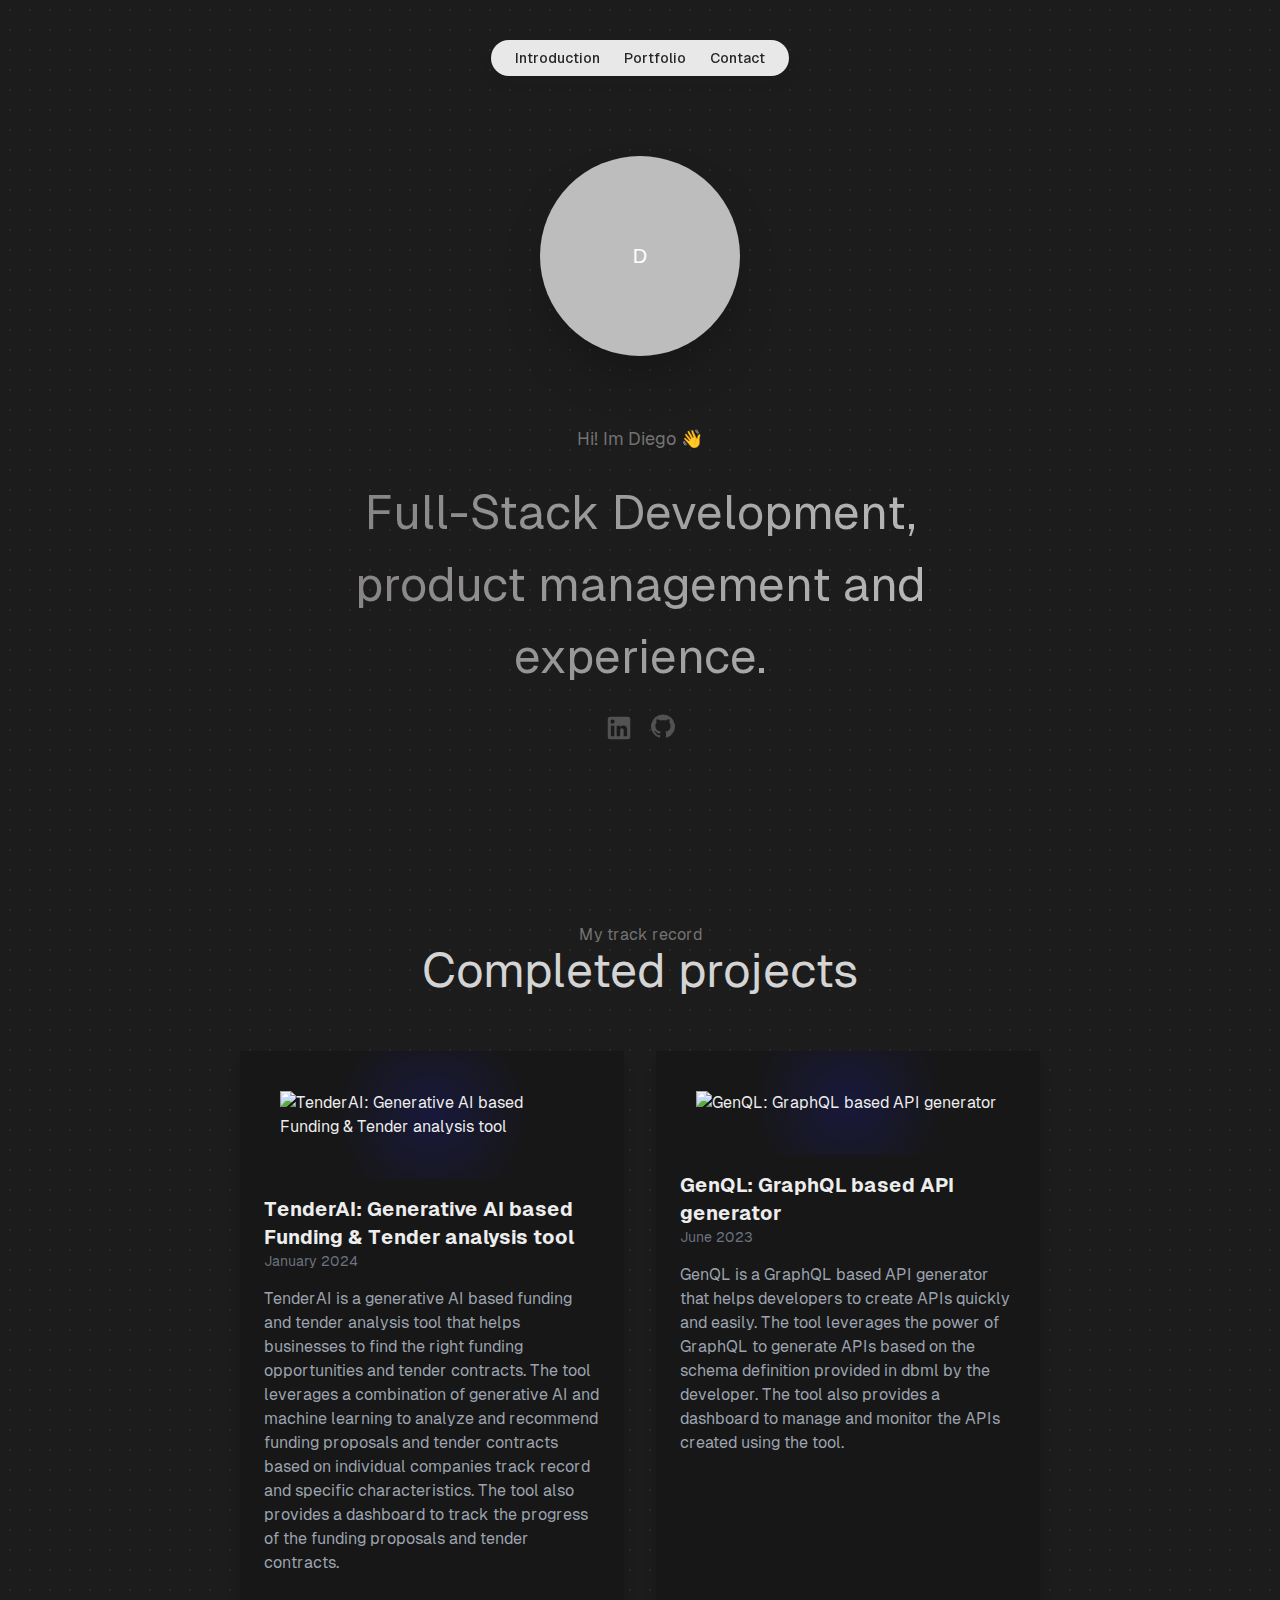
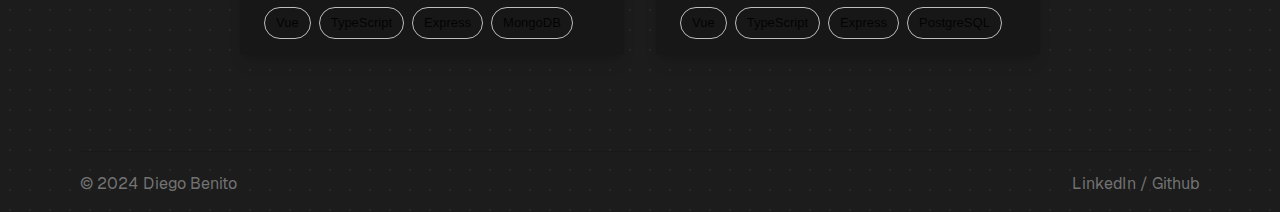
==== index.html @ 3f5ebc76 "Website" ====
<!DOCTYPE html><html lang="en"><head><meta charSet="utf-8"/><meta name="viewport" content="width=device-width, initial-scale=1"/><link rel="preload" as="image" href="https://i.imgur.com/czkihZK.png"/><link rel="preload" as="image" href="https://i.imgur.com/9JoxXZg.png"/><link rel="preload" as="image" href="https://i.imgur.com/4Eh70NQ.png"/><link rel="stylesheet" href="/_next/static/css/27b4d6b789fddb24.css" data-precedence="next"/><link rel="stylesheet" href="/_next/static/css/0d9b1a09e9e127c3.css" data-precedence="next"/><link rel="stylesheet" href="/_next/static/css/2aa6158341585c54.css" data-precedence="next"/><link rel="preload" as="script" fetchPriority="low" href="/_next/static/chunks/webpack-0a9d4eef76d05fe1.js"/><script src="/_next/static/chunks/fd9d1056-7fbf5fc2b4cd2d64.js" async=""></script><script src="/_next/static/chunks/117-fc9425dbb6e12b2c.js" async=""></script><script src="/_next/static/chunks/main-app-7dd2f1f308ddb795.js" async=""></script><script src="/_next/static/chunks/694-41e9dd533850a70a.js" async=""></script><script src="/_next/static/chunks/app/page-ea9e98094f05bdff.js" async=""></script><title>Diego Benito - Full-Stack Developer</title><meta name="description" content="Diego Benito&#x27;s portfolio"/><link rel="icon" href="/favicon.ico" type="image/x-icon" sizes="16x16"/><script src="/_next/static/chunks/polyfills-42372ed130431b0a.js" noModule=""></script></head><body class="__variable_1e4310 __variable_c3aa02 antialiased"><div class="min-h-screen font-[family-name:var(--font-geist-sans)]"><div class="mx-10 mt-10"><div class="flex justify-center"><nav class="pointer-events-auto md:block"><ul class="flex rounded-full bg-white/90 px-3 text-sm font-medium text-zinc-800 shadow-lg shadow-zinc-800/5 ring-1 ring-zinc-900/5 backdrop-blur dark:bg-zinc-800/90 dark:text-zinc-200 dark:ring-white/10"><li><a class="relative block px-3 py-2 transition hover:text-teal-500 dark:hover:text-teal-400" href="#">Introduction</a></li><li><a class="relative block px-3 py-2 transition hover:text-teal-500 dark:hover:text-teal-400" href="#trackRecord">Portfolio</a></li><li><a class="relative block px-3 py-2 transition hover:text-teal-500 dark:hover:text-teal-400" href="#">Contact</a></li></ul></nav></div></div><div class="flex justify-center mt-20 " style="height:125px"><style data-emotion="css 86vbul">.css-86vbul{position:relative;display:-webkit-box;display:-webkit-flex;display:-ms-flexbox;display:flex;-webkit-align-items:center;-webkit-box-align:center;-ms-flex-align:center;align-items:center;-webkit-box-pack:center;-ms-flex-pack:center;-webkit-justify-content:center;justify-content:center;-webkit-flex-shrink:0;-ms-flex-negative:0;flex-shrink:0;width:40px;height:40px;font-family:"Roboto","Helvetica","Arial",sans-serif;font-size:1.25rem;line-height:1;border-radius:50%;overflow:hidden;-webkit-user-select:none;-moz-user-select:none;-ms-user-select:none;user-select:none;width:200px;height:200px;}</style><div class="MuiAvatar-root MuiAvatar-circular shadow-2xl css-86vbul"><style data-emotion="css 45do71">.css-45do71{width:100%;height:100%;text-align:center;object-fit:cover;color:transparent;text-indent:10000px;}</style><img alt="Diego Benito" src="https://i.imgur.com/czkihZK.png" class="MuiAvatar-img css-45do71"/></div></div><div class="flex justify-center mt-36 text-lg"><p class="text-neutral-500">Hi! Im Diego 👋</p></div><div><p class="shiny-text mt-6">Full-Stack Development,<br/>product management and<br/>experience.</p></div><div class="flex justify-center text-neutral-600 mt-5 duration-300"><a href="https://www.linkedin.com/in/diego-b-m/" target="_blank"><style data-emotion="css 2g5xa9">.css-2g5xa9{-webkit-user-select:none;-moz-user-select:none;-ms-user-select:none;user-select:none;width:1em;height:1em;display:inline-block;-webkit-flex-shrink:0;-ms-flex-negative:0;flex-shrink:0;-webkit-transition:fill 200ms cubic-bezier(0.4, 0, 0.2, 1) 0ms;transition:fill 200ms cubic-bezier(0.4, 0, 0.2, 1) 0ms;fill:currentColor;font-size:1.5rem;font-size:30px;}</style><svg class="MuiSvgIcon-root MuiSvgIcon-fontSizeMedium mr-4 hover:text-neutral-400 transition duration-300 css-2g5xa9" focusable="false" aria-hidden="true" viewBox="0 0 24 24" data-testid="LinkedInIcon"><path d="M19 3a2 2 0 0 1 2 2v14a2 2 0 0 1-2 2H5a2 2 0 0 1-2-2V5a2 2 0 0 1 2-2h14m-.5 15.5v-5.3a3.26 3.26 0 0 0-3.26-3.26c-.85 0-1.84.52-2.32 1.3v-1.11h-2.79v8.37h2.79v-4.93c0-.77.62-1.4 1.39-1.4a1.4 1.4 0 0 1 1.4 1.4v4.93h2.79M6.88 8.56a1.68 1.68 0 0 0 1.68-1.68c0-.93-.75-1.69-1.68-1.69a1.69 1.69 0 0 0-1.69 1.69c0 .93.76 1.68 1.69 1.68m1.39 9.94v-8.37H5.5v8.37h2.77z"></path></svg></a><a href="https://github.com/dbenito2000" target="_blank"><style data-emotion="css w1uon3">.css-w1uon3{-webkit-user-select:none;-moz-user-select:none;-ms-user-select:none;user-select:none;width:1em;height:1em;display:inline-block;-webkit-flex-shrink:0;-ms-flex-negative:0;flex-shrink:0;-webkit-transition:fill 200ms cubic-bezier(0.4, 0, 0.2, 1) 0ms;transition:fill 200ms cubic-bezier(0.4, 0, 0.2, 1) 0ms;fill:currentColor;font-size:1.5rem;font-size:26px;}</style><svg class="MuiSvgIcon-root MuiSvgIcon-fontSizeMedium hover:text-neutral-400 transition duration-300 css-w1uon3" focusable="false" aria-hidden="true" viewBox="0 0 24 24" data-testid="GitHubIcon"><path d="M12 1.27a11 11 0 00-3.48 21.46c.55.09.73-.28.73-.55v-1.84c-3.03.64-3.67-1.46-3.67-1.46-.55-1.29-1.28-1.65-1.28-1.65-.92-.65.1-.65.1-.65 1.1 0 1.73 1.1 1.73 1.1.92 1.65 2.57 1.2 3.21.92a2 2 0 01.64-1.47c-2.47-.27-5.04-1.19-5.04-5.5 0-1.1.46-2.1 1.2-2.84a3.76 3.76 0 010-2.93s.91-.28 3.11 1.1c1.8-.49 3.7-.49 5.5 0 2.1-1.38 3.02-1.1 3.02-1.1a3.76 3.76 0 010 2.93c.83.74 1.2 1.74 1.2 2.94 0 4.21-2.57 5.13-5.04 5.4.45.37.82.92.82 2.02v3.03c0 .27.1.64.73.55A11 11 0 0012 1.27"></path></svg></a></div><p class="flex justify-center text-neutral-500 mt-40 pt-5" id="trackRecord">My track record</p><div class="flex justify-center text-neutral-300 sm:text-5xl text-3xl">Completed projects</div><div class="flex flex-wrap justify-center mt-10 mb-20 clickable"><div class="max-w-sm rounded overflow-hidden shadow-lg m-4 bg-neutral-900 flex flex-col justify-between"><img class="w-full px-10 py-10 purple-bg" src="https://i.imgur.com/9JoxXZg.png" alt="TenderAI: Generative AI based Funding &amp; Tender analysis tool"/><div class="px-6 py-4 flex-grow"><div class="font-bold text-xl">TenderAI: Generative AI based Funding &amp; Tender analysis tool</div><p class="text-gray-500 text-sm mb-4">January 2024</p><p class="text-gray-400 text-base">TenderAI is a generative AI based funding and tender analysis tool that helps businesses to find the right funding opportunities and tender contracts. The tool leverages a combination of generative AI and machine learning to analyze and recommend funding proposals and tender contracts based on individual companies track record and specific characteristics. The tool also provides a dashboard to track the progress of the funding proposals and tender contracts.</p></div><div class="px-6 pt-4 pb-2"><style data-emotion="css wsge5k">.css-wsge5k{max-width:100%;font-family:"Roboto","Helvetica","Arial",sans-serif;font-size:0.8125rem;display:-webkit-inline-box;display:-webkit-inline-flex;display:-ms-inline-flexbox;display:inline-flex;-webkit-align-items:center;-webkit-box-align:center;-ms-flex-align:center;align-items:center;-webkit-box-pack:center;-ms-flex-pack:center;-webkit-justify-content:center;justify-content:center;height:32px;color:rgba(0, 0, 0, 0.87);background-color:rgba(0, 0, 0, 0.08);border-radius:16px;white-space:nowrap;-webkit-transition:background-color 300ms cubic-bezier(0.4, 0, 0.2, 1) 0ms,box-shadow 300ms cubic-bezier(0.4, 0, 0.2, 1) 0ms;transition:background-color 300ms cubic-bezier(0.4, 0, 0.2, 1) 0ms,box-shadow 300ms cubic-bezier(0.4, 0, 0.2, 1) 0ms;cursor:unset;outline:0;-webkit-text-decoration:none;text-decoration:none;border:0;padding:0;vertical-align:middle;box-sizing:border-box;background-color:transparent;border:1px solid #bdbdbd;}.css-wsge5k.Mui-disabled{opacity:0.38;pointer-events:none;}.css-wsge5k .MuiChip-avatar{margin-left:5px;margin-right:-6px;width:24px;height:24px;color:#616161;font-size:0.75rem;}.css-wsge5k .MuiChip-avatarColorPrimary{color:#fff;background-color:#1565c0;}.css-wsge5k .MuiChip-avatarColorSecondary{color:#fff;background-color:#7b1fa2;}.css-wsge5k .MuiChip-avatarSmall{margin-left:4px;margin-right:-4px;width:18px;height:18px;font-size:0.625rem;}.css-wsge5k .MuiChip-icon{margin-left:5px;margin-right:-6px;}.css-wsge5k .MuiChip-deleteIcon{-webkit-tap-highlight-color:transparent;color:rgba(0, 0, 0, 0.26);font-size:22px;cursor:pointer;margin:0 5px 0 -6px;}.css-wsge5k .MuiChip-deleteIcon:hover{color:rgba(0, 0, 0, 0.4);}.css-wsge5k .MuiChip-icon{color:#616161;}.css-wsge5k.MuiChip-clickable:hover{background-color:rgba(0, 0, 0, 0.04);}.css-wsge5k.Mui-focusVisible{background-color:rgba(0, 0, 0, 0.12);}.css-wsge5k .MuiChip-avatar{margin-left:4px;}.css-wsge5k .MuiChip-avatarSmall{margin-left:2px;}.css-wsge5k .MuiChip-icon{margin-left:4px;}.css-wsge5k .MuiChip-iconSmall{margin-left:2px;}.css-wsge5k .MuiChip-deleteIcon{margin-right:5px;}.css-wsge5k .MuiChip-deleteIconSmall{margin-right:3px;}</style><div class="MuiChip-root MuiChip-outlined MuiChip-sizeMedium MuiChip-colorDefault MuiChip-outlinedDefault text-neutral-300 mr-2 mb-2 css-wsge5k"><style data-emotion="css qbwvub">.css-qbwvub{overflow:hidden;text-overflow:ellipsis;padding-left:12px;padding-right:12px;white-space:nowrap;padding-left:11px;padding-right:11px;}</style><span class="MuiChip-label MuiChip-labelMedium css-qbwvub">Vue</span></div><style data-emotion="css wsge5k">.css-wsge5k{max-width:100%;font-family:"Roboto","Helvetica","Arial",sans-serif;font-size:0.8125rem;display:-webkit-inline-box;display:-webkit-inline-flex;display:-ms-inline-flexbox;display:inline-flex;-webkit-align-items:center;-webkit-box-align:center;-ms-flex-align:center;align-items:center;-webkit-box-pack:center;-ms-flex-pack:center;-webkit-justify-content:center;justify-content:center;height:32px;color:rgba(0, 0, 0, 0.87);background-color:rgba(0, 0, 0, 0.08);border-radius:16px;white-space:nowrap;-webkit-transition:background-color 300ms cubic-bezier(0.4, 0, 0.2, 1) 0ms,box-shadow 300ms cubic-bezier(0.4, 0, 0.2, 1) 0ms;transition:background-color 300ms cubic-bezier(0.4, 0, 0.2, 1) 0ms,box-shadow 300ms cubic-bezier(0.4, 0, 0.2, 1) 0ms;cursor:unset;outline:0;-webkit-text-decoration:none;text-decoration:none;border:0;padding:0;vertical-align:middle;box-sizing:border-box;background-color:transparent;border:1px solid #bdbdbd;}.css-wsge5k.Mui-disabled{opacity:0.38;pointer-events:none;}.css-wsge5k .MuiChip-avatar{margin-left:5px;margin-right:-6px;width:24px;height:24px;color:#616161;font-size:0.75rem;}.css-wsge5k .MuiChip-avatarColorPrimary{color:#fff;background-color:#1565c0;}.css-wsge5k .MuiChip-avatarColorSecondary{color:#fff;background-color:#7b1fa2;}.css-wsge5k .MuiChip-avatarSmall{margin-left:4px;margin-right:-4px;width:18px;height:18px;font-size:0.625rem;}.css-wsge5k .MuiChip-icon{margin-left:5px;margin-right:-6px;}.css-wsge5k .MuiChip-deleteIcon{-webkit-tap-highlight-color:transparent;color:rgba(0, 0, 0, 0.26);font-size:22px;cursor:pointer;margin:0 5px 0 -6px;}.css-wsge5k .MuiChip-deleteIcon:hover{color:rgba(0, 0, 0, 0.4);}.css-wsge5k .MuiChip-icon{color:#616161;}.css-wsge5k.MuiChip-clickable:hover{background-color:rgba(0, 0, 0, 0.04);}.css-wsge5k.Mui-focusVisible{background-color:rgba(0, 0, 0, 0.12);}.css-wsge5k .MuiChip-avatar{margin-left:4px;}.css-wsge5k .MuiChip-avatarSmall{margin-left:2px;}.css-wsge5k .MuiChip-icon{margin-left:4px;}.css-wsge5k .MuiChip-iconSmall{margin-left:2px;}.css-wsge5k .MuiChip-deleteIcon{margin-right:5px;}.css-wsge5k .MuiChip-deleteIconSmall{margin-right:3px;}</style><div class="MuiChip-root MuiChip-outlined MuiChip-sizeMedium MuiChip-colorDefault MuiChip-outlinedDefault text-neutral-300 mr-2 mb-2 css-wsge5k"><style data-emotion="css qbwvub">.css-qbwvub{overflow:hidden;text-overflow:ellipsis;padding-left:12px;padding-right:12px;white-space:nowrap;padding-left:11px;padding-right:11px;}</style><span class="MuiChip-label MuiChip-labelMedium css-qbwvub">TypeScript</span></div><style data-emotion="css wsge5k">.css-wsge5k{max-width:100%;font-family:"Roboto","Helvetica","Arial",sans-serif;font-size:0.8125rem;display:-webkit-inline-box;display:-webkit-inline-flex;display:-ms-inline-flexbox;display:inline-flex;-webkit-align-items:center;-webkit-box-align:center;-ms-flex-align:center;align-items:center;-webkit-box-pack:center;-ms-flex-pack:center;-webkit-justify-content:center;justify-content:center;height:32px;color:rgba(0, 0, 0, 0.87);background-color:rgba(0, 0, 0, 0.08);border-radius:16px;white-space:nowrap;-webkit-transition:background-color 300ms cubic-bezier(0.4, 0, 0.2, 1) 0ms,box-shadow 300ms cubic-bezier(0.4, 0, 0.2, 1) 0ms;transition:background-color 300ms cubic-bezier(0.4, 0, 0.2, 1) 0ms,box-shadow 300ms cubic-bezier(0.4, 0, 0.2, 1) 0ms;cursor:unset;outline:0;-webkit-text-decoration:none;text-decoration:none;border:0;padding:0;vertical-align:middle;box-sizing:border-box;background-color:transparent;border:1px solid #bdbdbd;}.css-wsge5k.Mui-disabled{opacity:0.38;pointer-events:none;}.css-wsge5k .MuiChip-avatar{margin-left:5px;margin-right:-6px;width:24px;height:24px;color:#616161;font-size:0.75rem;}.css-wsge5k .MuiChip-avatarColorPrimary{color:#fff;background-color:#1565c0;}.css-wsge5k .MuiChip-avatarColorSecondary{color:#fff;background-color:#7b1fa2;}.css-wsge5k .MuiChip-avatarSmall{margin-left:4px;margin-right:-4px;width:18px;height:18px;font-size:0.625rem;}.css-wsge5k .MuiChip-icon{margin-left:5px;margin-right:-6px;}.css-wsge5k .MuiChip-deleteIcon{-webkit-tap-highlight-color:transparent;color:rgba(0, 0, 0, 0.26);font-size:22px;cursor:pointer;margin:0 5px 0 -6px;}.css-wsge5k .MuiChip-deleteIcon:hover{color:rgba(0, 0, 0, 0.4);}.css-wsge5k .MuiChip-icon{color:#616161;}.css-wsge5k.MuiChip-clickable:hover{background-color:rgba(0, 0, 0, 0.04);}.css-wsge5k.Mui-focusVisible{background-color:rgba(0, 0, 0, 0.12);}.css-wsge5k .MuiChip-avatar{margin-left:4px;}.css-wsge5k .MuiChip-avatarSmall{margin-left:2px;}.css-wsge5k .MuiChip-icon{margin-left:4px;}.css-wsge5k .MuiChip-iconSmall{margin-left:2px;}.css-wsge5k .MuiChip-deleteIcon{margin-right:5px;}.css-wsge5k .MuiChip-deleteIconSmall{margin-right:3px;}</style><div class="MuiChip-root MuiChip-outlined MuiChip-sizeMedium MuiChip-colorDefault MuiChip-outlinedDefault text-neutral-300 mr-2 mb-2 css-wsge5k"><style data-emotion="css qbwvub">.css-qbwvub{overflow:hidden;text-overflow:ellipsis;padding-left:12px;padding-right:12px;white-space:nowrap;padding-left:11px;padding-right:11px;}</style><span class="MuiChip-label MuiChip-labelMedium css-qbwvub">Express</span></div><style data-emotion="css wsge5k">.css-wsge5k{max-width:100%;font-family:"Roboto","Helvetica","Arial",sans-serif;font-size:0.8125rem;display:-webkit-inline-box;display:-webkit-inline-flex;display:-ms-inline-flexbox;display:inline-flex;-webkit-align-items:center;-webkit-box-align:center;-ms-flex-align:center;align-items:center;-webkit-box-pack:center;-ms-flex-pack:center;-webkit-justify-content:center;justify-content:center;height:32px;color:rgba(0, 0, 0, 0.87);background-color:rgba(0, 0, 0, 0.08);border-radius:16px;white-space:nowrap;-webkit-transition:background-color 300ms cubic-bezier(0.4, 0, 0.2, 1) 0ms,box-shadow 300ms cubic-bezier(0.4, 0, 0.2, 1) 0ms;transition:background-color 300ms cubic-bezier(0.4, 0, 0.2, 1) 0ms,box-shadow 300ms cubic-bezier(0.4, 0, 0.2, 1) 0ms;cursor:unset;outline:0;-webkit-text-decoration:none;text-decoration:none;border:0;padding:0;vertical-align:middle;box-sizing:border-box;background-color:transparent;border:1px solid #bdbdbd;}.css-wsge5k.Mui-disabled{opacity:0.38;pointer-events:none;}.css-wsge5k .MuiChip-avatar{margin-left:5px;margin-right:-6px;width:24px;height:24px;color:#616161;font-size:0.75rem;}.css-wsge5k .MuiChip-avatarColorPrimary{color:#fff;background-color:#1565c0;}.css-wsge5k .MuiChip-avatarColorSecondary{color:#fff;background-color:#7b1fa2;}.css-wsge5k .MuiChip-avatarSmall{margin-left:4px;margin-right:-4px;width:18px;height:18px;font-size:0.625rem;}.css-wsge5k .MuiChip-icon{margin-left:5px;margin-right:-6px;}.css-wsge5k .MuiChip-deleteIcon{-webkit-tap-highlight-color:transparent;color:rgba(0, 0, 0, 0.26);font-size:22px;cursor:pointer;margin:0 5px 0 -6px;}.css-wsge5k .MuiChip-deleteIcon:hover{color:rgba(0, 0, 0, 0.4);}.css-wsge5k .MuiChip-icon{color:#616161;}.css-wsge5k.MuiChip-clickable:hover{background-color:rgba(0, 0, 0, 0.04);}.css-wsge5k.Mui-focusVisible{background-color:rgba(0, 0, 0, 0.12);}.css-wsge5k .MuiChip-avatar{margin-left:4px;}.css-wsge5k .MuiChip-avatarSmall{margin-left:2px;}.css-wsge5k .MuiChip-icon{margin-left:4px;}.css-wsge5k .MuiChip-iconSmall{margin-left:2px;}.css-wsge5k .MuiChip-deleteIcon{margin-right:5px;}.css-wsge5k .MuiChip-deleteIconSmall{margin-right:3px;}</style><div class="MuiChip-root MuiChip-outlined MuiChip-sizeMedium MuiChip-colorDefault MuiChip-outlinedDefault text-neutral-300 mr-2 mb-2 css-wsge5k"><style data-emotion="css qbwvub">.css-qbwvub{overflow:hidden;text-overflow:ellipsis;padding-left:12px;padding-right:12px;white-space:nowrap;padding-left:11px;padding-right:11px;}</style><span class="MuiChip-label MuiChip-labelMedium css-qbwvub">MongoDB</span></div></div></div><div class="max-w-sm rounded overflow-hidden shadow-lg m-4 bg-neutral-900 flex flex-col justify-between"><img class="w-full px-10 py-10 purple-bg" src="https://i.imgur.com/4Eh70NQ.png" alt="GenQL: GraphQL based API generator"/><div class="px-6 py-4 flex-grow"><div class="font-bold text-xl">GenQL: GraphQL based API generator</div><p class="text-gray-500 text-sm mb-4">June 2023</p><p class="text-gray-400 text-base">GenQL is a GraphQL based API generator that helps developers to create APIs quickly and easily. The tool leverages the power of GraphQL to generate APIs based on the schema definition provided in dbml by the developer. The tool also provides a dashboard to manage and monitor the APIs created using the tool.</p></div><div class="px-6 pt-4 pb-2"><style data-emotion="css wsge5k">.css-wsge5k{max-width:100%;font-family:"Roboto","Helvetica","Arial",sans-serif;font-size:0.8125rem;display:-webkit-inline-box;display:-webkit-inline-flex;display:-ms-inline-flexbox;display:inline-flex;-webkit-align-items:center;-webkit-box-align:center;-ms-flex-align:center;align-items:center;-webkit-box-pack:center;-ms-flex-pack:center;-webkit-justify-content:center;justify-content:center;height:32px;color:rgba(0, 0, 0, 0.87);background-color:rgba(0, 0, 0, 0.08);border-radius:16px;white-space:nowrap;-webkit-transition:background-color 300ms cubic-bezier(0.4, 0, 0.2, 1) 0ms,box-shadow 300ms cubic-bezier(0.4, 0, 0.2, 1) 0ms;transition:background-color 300ms cubic-bezier(0.4, 0, 0.2, 1) 0ms,box-shadow 300ms cubic-bezier(0.4, 0, 0.2, 1) 0ms;cursor:unset;outline:0;-webkit-text-decoration:none;text-decoration:none;border:0;padding:0;vertical-align:middle;box-sizing:border-box;background-color:transparent;border:1px solid #bdbdbd;}.css-wsge5k.Mui-disabled{opacity:0.38;pointer-events:none;}.css-wsge5k .MuiChip-avatar{margin-left:5px;margin-right:-6px;width:24px;height:24px;color:#616161;font-size:0.75rem;}.css-wsge5k .MuiChip-avatarColorPrimary{color:#fff;background-color:#1565c0;}.css-wsge5k .MuiChip-avatarColorSecondary{color:#fff;background-color:#7b1fa2;}.css-wsge5k .MuiChip-avatarSmall{margin-left:4px;margin-right:-4px;width:18px;height:18px;font-size:0.625rem;}.css-wsge5k .MuiChip-icon{margin-left:5px;margin-right:-6px;}.css-wsge5k .MuiChip-deleteIcon{-webkit-tap-highlight-color:transparent;color:rgba(0, 0, 0, 0.26);font-size:22px;cursor:pointer;margin:0 5px 0 -6px;}.css-wsge5k .MuiChip-deleteIcon:hover{color:rgba(0, 0, 0, 0.4);}.css-wsge5k .MuiChip-icon{color:#616161;}.css-wsge5k.MuiChip-clickable:hover{background-color:rgba(0, 0, 0, 0.04);}.css-wsge5k.Mui-focusVisible{background-color:rgba(0, 0, 0, 0.12);}.css-wsge5k .MuiChip-avatar{margin-left:4px;}.css-wsge5k .MuiChip-avatarSmall{margin-left:2px;}.css-wsge5k .MuiChip-icon{margin-left:4px;}.css-wsge5k .MuiChip-iconSmall{margin-left:2px;}.css-wsge5k .MuiChip-deleteIcon{margin-right:5px;}.css-wsge5k .MuiChip-deleteIconSmall{margin-right:3px;}</style><div class="MuiChip-root MuiChip-outlined MuiChip-sizeMedium MuiChip-colorDefault MuiChip-outlinedDefault text-neutral-300 mr-2 mb-2 css-wsge5k"><style data-emotion="css qbwvub">.css-qbwvub{overflow:hidden;text-overflow:ellipsis;padding-left:12px;padding-right:12px;white-space:nowrap;padding-left:11px;padding-right:11px;}</style><span class="MuiChip-label MuiChip-labelMedium css-qbwvub">Vue</span></div><style data-emotion="css wsge5k">.css-wsge5k{max-width:100%;font-family:"Roboto","Helvetica","Arial",sans-serif;font-size:0.8125rem;display:-webkit-inline-box;display:-webkit-inline-flex;display:-ms-inline-flexbox;display:inline-flex;-webkit-align-items:center;-webkit-box-align:center;-ms-flex-align:center;align-items:center;-webkit-box-pack:center;-ms-flex-pack:center;-webkit-justify-content:center;justify-content:center;height:32px;color:rgba(0, 0, 0, 0.87);background-color:rgba(0, 0, 0, 0.08);border-radius:16px;white-space:nowrap;-webkit-transition:background-color 300ms cubic-bezier(0.4, 0, 0.2, 1) 0ms,box-shadow 300ms cubic-bezier(0.4, 0, 0.2, 1) 0ms;transition:background-color 300ms cubic-bezier(0.4, 0, 0.2, 1) 0ms,box-shadow 300ms cubic-bezier(0.4, 0, 0.2, 1) 0ms;cursor:unset;outline:0;-webkit-text-decoration:none;text-decoration:none;border:0;padding:0;vertical-align:middle;box-sizing:border-box;background-color:transparent;border:1px solid #bdbdbd;}.css-wsge5k.Mui-disabled{opacity:0.38;pointer-events:none;}.css-wsge5k .MuiChip-avatar{margin-left:5px;margin-right:-6px;width:24px;height:24px;color:#616161;font-size:0.75rem;}.css-wsge5k .MuiChip-avatarColorPrimary{color:#fff;background-color:#1565c0;}.css-wsge5k .MuiChip-avatarColorSecondary{color:#fff;background-color:#7b1fa2;}.css-wsge5k .MuiChip-avatarSmall{margin-left:4px;margin-right:-4px;width:18px;height:18px;font-size:0.625rem;}.css-wsge5k .MuiChip-icon{margin-left:5px;margin-right:-6px;}.css-wsge5k .MuiChip-deleteIcon{-webkit-tap-highlight-color:transparent;color:rgba(0, 0, 0, 0.26);font-size:22px;cursor:pointer;margin:0 5px 0 -6px;}.css-wsge5k .MuiChip-deleteIcon:hover{color:rgba(0, 0, 0, 0.4);}.css-wsge5k .MuiChip-icon{color:#616161;}.css-wsge5k.MuiChip-clickable:hover{background-color:rgba(0, 0, 0, 0.04);}.css-wsge5k.Mui-focusVisible{background-color:rgba(0, 0, 0, 0.12);}.css-wsge5k .MuiChip-avatar{margin-left:4px;}.css-wsge5k .MuiChip-avatarSmall{margin-left:2px;}.css-wsge5k .MuiChip-icon{margin-left:4px;}.css-wsge5k .MuiChip-iconSmall{margin-left:2px;}.css-wsge5k .MuiChip-deleteIcon{margin-right:5px;}.css-wsge5k .MuiChip-deleteIconSmall{margin-right:3px;}</style><div class="MuiChip-root MuiChip-outlined MuiChip-sizeMedium MuiChip-colorDefault MuiChip-outlinedDefault text-neutral-300 mr-2 mb-2 css-wsge5k"><style data-emotion="css qbwvub">.css-qbwvub{overflow:hidden;text-overflow:ellipsis;padding-left:12px;padding-right:12px;white-space:nowrap;padding-left:11px;padding-right:11px;}</style><span class="MuiChip-label MuiChip-labelMedium css-qbwvub">TypeScript</span></div><style data-emotion="css wsge5k">.css-wsge5k{max-width:100%;font-family:"Roboto","Helvetica","Arial",sans-serif;font-size:0.8125rem;display:-webkit-inline-box;display:-webkit-inline-flex;display:-ms-inline-flexbox;display:inline-flex;-webkit-align-items:center;-webkit-box-align:center;-ms-flex-align:center;align-items:center;-webkit-box-pack:center;-ms-flex-pack:center;-webkit-justify-content:center;justify-content:center;height:32px;color:rgba(0, 0, 0, 0.87);background-color:rgba(0, 0, 0, 0.08);border-radius:16px;white-space:nowrap;-webkit-transition:background-color 300ms cubic-bezier(0.4, 0, 0.2, 1) 0ms,box-shadow 300ms cubic-bezier(0.4, 0, 0.2, 1) 0ms;transition:background-color 300ms cubic-bezier(0.4, 0, 0.2, 1) 0ms,box-shadow 300ms cubic-bezier(0.4, 0, 0.2, 1) 0ms;cursor:unset;outline:0;-webkit-text-decoration:none;text-decoration:none;border:0;padding:0;vertical-align:middle;box-sizing:border-box;background-color:transparent;border:1px solid #bdbdbd;}.css-wsge5k.Mui-disabled{opacity:0.38;pointer-events:none;}.css-wsge5k .MuiChip-avatar{margin-left:5px;margin-right:-6px;width:24px;height:24px;color:#616161;font-size:0.75rem;}.css-wsge5k .MuiChip-avatarColorPrimary{color:#fff;background-color:#1565c0;}.css-wsge5k .MuiChip-avatarColorSecondary{color:#fff;background-color:#7b1fa2;}.css-wsge5k .MuiChip-avatarSmall{margin-left:4px;margin-right:-4px;width:18px;height:18px;font-size:0.625rem;}.css-wsge5k .MuiChip-icon{margin-left:5px;margin-right:-6px;}.css-wsge5k .MuiChip-deleteIcon{-webkit-tap-highlight-color:transparent;color:rgba(0, 0, 0, 0.26);font-size:22px;cursor:pointer;margin:0 5px 0 -6px;}.css-wsge5k .MuiChip-deleteIcon:hover{color:rgba(0, 0, 0, 0.4);}.css-wsge5k .MuiChip-icon{color:#616161;}.css-wsge5k.MuiChip-clickable:hover{background-color:rgba(0, 0, 0, 0.04);}.css-wsge5k.Mui-focusVisible{background-color:rgba(0, 0, 0, 0.12);}.css-wsge5k .MuiChip-avatar{margin-left:4px;}.css-wsge5k .MuiChip-avatarSmall{margin-left:2px;}.css-wsge5k .MuiChip-icon{margin-left:4px;}.css-wsge5k .MuiChip-iconSmall{margin-left:2px;}.css-wsge5k .MuiChip-deleteIcon{margin-right:5px;}.css-wsge5k .MuiChip-deleteIconSmall{margin-right:3px;}</style><div class="MuiChip-root MuiChip-outlined MuiChip-sizeMedium MuiChip-colorDefault MuiChip-outlinedDefault text-neutral-300 mr-2 mb-2 css-wsge5k"><style data-emotion="css qbwvub">.css-qbwvub{overflow:hidden;text-overflow:ellipsis;padding-left:12px;padding-right:12px;white-space:nowrap;padding-left:11px;padding-right:11px;}</style><span class="MuiChip-label MuiChip-labelMedium css-qbwvub">Express</span></div><style data-emotion="css wsge5k">.css-wsge5k{max-width:100%;font-family:"Roboto","Helvetica","Arial",sans-serif;font-size:0.8125rem;display:-webkit-inline-box;display:-webkit-inline-flex;display:-ms-inline-flexbox;display:inline-flex;-webkit-align-items:center;-webkit-box-align:center;-ms-flex-align:center;align-items:center;-webkit-box-pack:center;-ms-flex-pack:center;-webkit-justify-content:center;justify-content:center;height:32px;color:rgba(0, 0, 0, 0.87);background-color:rgba(0, 0, 0, 0.08);border-radius:16px;white-space:nowrap;-webkit-transition:background-color 300ms cubic-bezier(0.4, 0, 0.2, 1) 0ms,box-shadow 300ms cubic-bezier(0.4, 0, 0.2, 1) 0ms;transition:background-color 300ms cubic-bezier(0.4, 0, 0.2, 1) 0ms,box-shadow 300ms cubic-bezier(0.4, 0, 0.2, 1) 0ms;cursor:unset;outline:0;-webkit-text-decoration:none;text-decoration:none;border:0;padding:0;vertical-align:middle;box-sizing:border-box;background-color:transparent;border:1px solid #bdbdbd;}.css-wsge5k.Mui-disabled{opacity:0.38;pointer-events:none;}.css-wsge5k .MuiChip-avatar{margin-left:5px;margin-right:-6px;width:24px;height:24px;color:#616161;font-size:0.75rem;}.css-wsge5k .MuiChip-avatarColorPrimary{color:#fff;background-color:#1565c0;}.css-wsge5k .MuiChip-avatarColorSecondary{color:#fff;background-color:#7b1fa2;}.css-wsge5k .MuiChip-avatarSmall{margin-left:4px;margin-right:-4px;width:18px;height:18px;font-size:0.625rem;}.css-wsge5k .MuiChip-icon{margin-left:5px;margin-right:-6px;}.css-wsge5k .MuiChip-deleteIcon{-webkit-tap-highlight-color:transparent;color:rgba(0, 0, 0, 0.26);font-size:22px;cursor:pointer;margin:0 5px 0 -6px;}.css-wsge5k .MuiChip-deleteIcon:hover{color:rgba(0, 0, 0, 0.4);}.css-wsge5k .MuiChip-icon{color:#616161;}.css-wsge5k.MuiChip-clickable:hover{background-color:rgba(0, 0, 0, 0.04);}.css-wsge5k.Mui-focusVisible{background-color:rgba(0, 0, 0, 0.12);}.css-wsge5k .MuiChip-avatar{margin-left:4px;}.css-wsge5k .MuiChip-avatarSmall{margin-left:2px;}.css-wsge5k .MuiChip-icon{margin-left:4px;}.css-wsge5k .MuiChip-iconSmall{margin-left:2px;}.css-wsge5k .MuiChip-deleteIcon{margin-right:5px;}.css-wsge5k .MuiChip-deleteIconSmall{margin-right:3px;}</style><div class="MuiChip-root MuiChip-outlined MuiChip-sizeMedium MuiChip-colorDefault MuiChip-outlinedDefault text-neutral-300 mr-2 mb-2 css-wsge5k"><style data-emotion="css qbwvub">.css-qbwvub{overflow:hidden;text-overflow:ellipsis;padding-left:12px;padding-right:12px;white-space:nowrap;padding-left:11px;padding-right:11px;}</style><span class="MuiChip-label MuiChip-labelMedium css-qbwvub">PostgreSQL</span></div></div></div></div><div style="margin-right:80px;margin-left:80px" class="mb-4"><style data-emotion="css 9k49o2">.css-9k49o2{margin:0;-webkit-flex-shrink:0;-ms-flex-negative:0;flex-shrink:0;border-width:0;border-style:solid;border-color:rgba(0, 0, 0, 0.12);border-bottom-width:thin;}</style><hr class="MuiDivider-root MuiDivider-fullWidth border-neutral-600 css-9k49o2"/><div class="flex justify-between"><p class="text-neutral-500 mt-5">© <!-- -->2024<!-- --> Diego Benito</p><p class="text-neutral-500 mt-5"><a href="https://www.linkedin.com/in/diego-b-m/" target="_blank">LinkedIn</a> / <a href="https://github.com/dbenito2000" target="_blank">Github</a></p></div></div></div><script src="/_next/static/chunks/webpack-0a9d4eef76d05fe1.js" async=""></script><script>(self.__next_f=self.__next_f||[]).push([0]);self.__next_f.push([2,null])</script><script>self.__next_f.push([1,"1:HL[\"/_next/static/css/27b4d6b789fddb24.css\",\"style\"]\n2:HL[\"/_next/static/css/0d9b1a09e9e127c3.css\",\"style\"]\n3:HL[\"/_next/static/css/2aa6158341585c54.css\",\"style\"]\n"])</script><script>self.__next_f.push([1,"4:I[2846,[],\"\"]\n6:I[7116,[\"694\",\"static/chunks/694-41e9dd533850a70a.js\",\"931\",\"static/chunks/app/page-ea9e98094f05bdff.js\"],\"default\"]\n7:I[3706,[\"694\",\"static/chunks/694-41e9dd533850a70a.js\",\"931\",\"static/chunks/app/page-ea9e98094f05bdff.js\"],\"default\"]\n8:I[7601,[\"694\",\"static/chunks/694-41e9dd533850a70a.js\",\"931\",\"static/chunks/app/page-ea9e98094f05bdff.js\"],\"default\"]\n9:I[7146,[\"694\",\"static/chunks/694-41e9dd533850a70a.js\",\"931\",\"static/chunks/app/page-ea9e98094f05bdff.js\"],\"default\"]\na:I[7494,[\"694\",\"static/chunks/694-41e9dd533850a70a.js\",\"931\",\"static/chunks/app/page-ea9e98094f05bdff.js\"],\"default\"]\nb:I[4707,[],\"\"]\nc:I[6423,[],\"\"]\ne:I[1060,[],\"\"]\nf:[]\n"])</script><script>self.__next_f.push([1,"0:[\"$\",\"$L4\",null,{\"buildId\":\"-OOKsgQeNg3NIynFN8jul\",\"assetPrefix\":\"\",\"urlParts\":[\"\",\"\"],\"initialTree\":[\"\",{\"children\":[\"__PAGE__\",{}]},\"$undefined\",\"$undefined\",true],\"initialSeedData\":[\"\",{\"children\":[\"__PAGE__\",{},[[\"$L5\",[\"$\",\"div\",null,{\"className\":\"min-h-screen font-[family-name:var(--font-geist-sans)]\",\"children\":[[\"$\",\"div\",null,{\"className\":\"mx-10 mt-10\",\"children\":[\"$\",\"div\",null,{\"className\":\"flex justify-center\",\"children\":[\"$\",\"nav\",null,{\"className\":\"pointer-events-auto md:block\",\"children\":[\"$\",\"ul\",null,{\"className\":\"flex rounded-full bg-white/90 px-3 text-sm font-medium text-zinc-800 shadow-lg shadow-zinc-800/5 ring-1 ring-zinc-900/5 backdrop-blur dark:bg-zinc-800/90 dark:text-zinc-200 dark:ring-white/10\",\"children\":[[\"$\",\"li\",null,{\"children\":[\"$\",\"a\",null,{\"className\":\"relative block px-3 py-2 transition hover:text-teal-500 dark:hover:text-teal-400\",\"href\":\"#\",\"children\":\"Introduction\"}]}],[\"$\",\"li\",null,{\"children\":[\"$\",\"a\",null,{\"className\":\"relative block px-3 py-2 transition hover:text-teal-500 dark:hover:text-teal-400\",\"href\":\"#trackRecord\",\"children\":\"Portfolio\"}]}],[\"$\",\"li\",null,{\"children\":[\"$\",\"a\",null,{\"className\":\"relative block px-3 py-2 transition hover:text-teal-500 dark:hover:text-teal-400\",\"href\":\"#\",\"children\":\"Contact\"}]}]]}]}]}]}],[[\"$\",\"div\",null,{\"className\":\"flex justify-center mt-20 \",\"style\":{\"height\":125},\"children\":[\"$\",\"$L6\",null,{\"alt\":\"Diego Benito\",\"src\":\"https://i.imgur.com/czkihZK.png\",\"sx\":{\"width\":200,\"height\":200},\"className\":\"shadow-2xl\"}]}],[\"$\",\"div\",null,{\"className\":\"flex justify-center mt-36 text-lg\",\"children\":[\"$\",\"p\",null,{\"className\":\"text-neutral-500\",\"children\":\"Hi! Im Diego 👋\"}]}],[\"$\",\"div\",null,{\"children\":[\"$\",\"p\",null,{\"className\":\"shiny-text mt-6\",\"children\":[\"Full-Stack Development,\",[\"$\",\"br\",null,{}],\"product management and\",[\"$\",\"br\",null,{}],\"experience.\"]}]}],[\"$\",\"div\",null,{\"className\":\"flex justify-center text-neutral-600 mt-5 duration-300\",\"children\":[[\"$\",\"a\",null,{\"href\":\"https://www.linkedin.com/in/diego-b-m/\",\"target\":\"_blank\",\"children\":[\"$\",\"$L7\",null,{\"sx\":{\"fontSize\":30},\"className\":\"mr-4 hover:text-neutral-400 transition duration-300\"}]}],[\"$\",\"a\",null,{\"href\":\"https://github.com/dbenito2000\",\"target\":\"_blank\",\"children\":[\"$\",\"$L8\",null,{\"className\":\"hover:text-neutral-400 transition duration-300\",\"sx\":{\"fontSize\":26}}]}]]}]],[\"$\",\"$L9\",null,{}],[\"$\",\"div\",null,{\"style\":{\"marginRight\":\"80px\",\"marginLeft\":\"80px\"},\"className\":\"mb-4\",\"children\":[[\"$\",\"$La\",null,{\"className\":\"border-neutral-600\"}],[\"$\",\"div\",null,{\"className\":\"flex justify-between\",\"children\":[[\"$\",\"p\",null,{\"className\":\"text-neutral-500 mt-5\",\"children\":[\"© \",2024,\" Diego Benito\"]}],[\"$\",\"p\",null,{\"className\":\"text-neutral-500 mt-5\",\"children\":[[\"$\",\"a\",null,{\"href\":\"https://www.linkedin.com/in/diego-b-m/\",\"target\":\"_blank\",\"children\":\"LinkedIn\"}],\" / \",[\"$\",\"a\",null,{\"href\":\"https://github.com/dbenito2000\",\"target\":\"_blank\",\"children\":\"Github\"}]]}]]}]]}]]}],null],null],null]},[[[[\"$\",\"link\",\"0\",{\"rel\":\"stylesheet\",\"href\":\"/_next/static/css/27b4d6b789fddb24.css\",\"precedence\":\"next\",\"crossOrigin\":\"$undefined\"}],[\"$\",\"link\",\"1\",{\"rel\":\"stylesheet\",\"href\":\"/_next/static/css/0d9b1a09e9e127c3.css\",\"precedence\":\"next\",\"crossOrigin\":\"$undefined\"}],[\"$\",\"link\",\"2\",{\"rel\":\"stylesheet\",\"href\":\"/_next/static/css/2aa6158341585c54.css\",\"precedence\":\"next\",\"crossOrigin\":\"$undefined\"}]],[\"$\",\"html\",null,{\"lang\":\"en\",\"children\":[\"$\",\"body\",null,{\"className\":\"__variable_1e4310 __variable_c3aa02 antialiased\",\"children\":[\"$\",\"$Lb\",null,{\"parallelRouterKey\":\"children\",\"segmentPath\":[\"children\"],\"error\":\"$undefined\",\"errorStyles\":\"$undefined\",\"errorScripts\":\"$undefined\",\"template\":[\"$\",\"$Lc\",null,{}],\"templateStyles\":\"$undefined\",\"templateScripts\":\"$undefined\",\"notFound\":[[\"$\",\"title\",null,{\"children\":\"404: This page could not be found.\"}],[\"$\",\"div\",null,{\"style\":{\"fontFamily\":\"system-ui,\\\"Segoe UI\\\",Roboto,Helvetica,Arial,sans-serif,\\\"Apple Color Emoji\\\",\\\"Segoe UI Emoji\\\"\",\"height\":\"100vh\",\"textAlign\":\"center\",\"display\":\"flex\",\"flexDirection\":\"column\",\"alignItems\":\"center\",\"justifyContent\":\"center\"},\"children\":[\"$\",\"div\",null,{\"children\":[[\"$\",\"style\",null,{\"dangerouslySetInnerHTML\":{\"__html\":\"body{color:#000;background:#fff;margin:0}.next-error-h1{border-right:1px solid rgba(0,0,0,.3)}@media (prefers-color-scheme:dark){body{color:#fff;background:#000}.next-error-h1{border-right:1px solid rgba(255,255,255,.3)}}\"}}],[\"$\",\"h1\",null,{\"className\":\"next-error-h1\",\"style\":{\"display\":\"inline-block\",\"margin\":\"0 20px 0 0\",\"padding\":\"0 23px 0 0\",\"fontSize\":24,\"fontWeight\":500,\"verticalAlign\":\"top\",\"lineHeight\":\"49px\"},\"children\":\"404\"}],[\"$\",\"div\",null,{\"style\":{\"display\":\"inline-block\"},\"children\":[\"$\",\"h2\",null,{\"style\":{\"fontSize\":14,\"fontWeight\":400,\"lineHeight\":\"49px\",\"margin\":0},\"children\":\"This page could not be found.\"}]}]]}]}]],\"notFoundStyles\":[]}]}]}]],null],null],\"couldBeIntercepted\":false,\"initialHead\":[null,\"$Ld\"],\"globalErrorComponent\":\"$e\",\"missingSlots\":\"$Wf\"}]\n"])</script><script>self.__next_f.push([1,"d:[[\"$\",\"meta\",\"0\",{\"name\":\"viewport\",\"content\":\"width=device-width, initial-scale=1\"}],[\"$\",\"meta\",\"1\",{\"charSet\":\"utf-8\"}],[\"$\",\"title\",\"2\",{\"children\":\"Diego Benito - Full-Stack Developer\"}],[\"$\",\"meta\",\"3\",{\"name\":\"description\",\"content\":\"Diego Benito's portfolio\"}],[\"$\",\"link\",\"4\",{\"rel\":\"icon\",\"href\":\"/favicon.ico\",\"type\":\"image/x-icon\",\"sizes\":\"16x16\"}]]\n5:null\n"])</script></body></html>
---- _next/static/css/27b4d6b789fddb24.css ----
@font-face{font-family:__geistSans_1e4310;src:url(/_next/static/media/4473ecc91f70f139-s.p.woff) format("woff");font-display:swap;font-weight:100 900}@font-face{font-family:__geistSans_Fallback_1e4310;src:local("Arial");ascent-override:85.83%;descent-override:20.52%;line-gap-override:9.33%;size-adjust:107.19%}.__className_1e4310{font-family:__geistSans_1e4310,__geistSans_Fallback_1e4310}.__variable_1e4310{--font-geist-sans:"__geistSans_1e4310","__geistSans_Fallback_1e4310"}@font-face{font-family:__geistMono_c3aa02;src:url(/_next/static/media/463dafcda517f24f-s.p.woff) format("woff");font-display:swap;font-weight:100 900}@font-face{font-family:__geistMono_Fallback_c3aa02;src:local("Arial");ascent-override:69.97%;descent-override:16.73%;line-gap-override:7.61%;size-adjust:131.49%}.__className_c3aa02{font-family:__geistMono_c3aa02,__geistMono_Fallback_c3aa02}.__variable_c3aa02{--font-geist-mono:"__geistMono_c3aa02","__geistMono_Fallback_c3aa02"}
---- _next/static/css/0d9b1a09e9e127c3.css ----
.image-gallery-icon{color:#fff;transition:all .3s ease-out;appearance:none;background-color:transparent;border:0;cursor:pointer;outline:none;position:absolute;z-index:4;filter:drop-shadow(0 2px 2px #1a1a1a)}@media(hover:hover)and (pointer:fine){.image-gallery-icon:hover{color:#337ab7}.image-gallery-icon:hover .image-gallery-svg{transform:scale(1.1)}}.image-gallery-icon:focus{outline:2px solid #337ab7}.image-gallery-using-mouse .image-gallery-icon:focus{outline:none}.image-gallery-fullscreen-button,.image-gallery-play-button{bottom:0;padding:20px}.image-gallery-fullscreen-button .image-gallery-svg,.image-gallery-play-button .image-gallery-svg{height:28px;width:28px}@media(max-width:768px){.image-gallery-fullscreen-button,.image-gallery-play-button{padding:15px}.image-gallery-fullscreen-button .image-gallery-svg,.image-gallery-play-button .image-gallery-svg{height:24px;width:24px}}@media(max-width:480px){.image-gallery-fullscreen-button,.image-gallery-play-button{padding:10px}.image-gallery-fullscreen-button .image-gallery-svg,.image-gallery-play-button .image-gallery-svg{height:16px;width:16px}}.image-gallery-fullscreen-button{right:0}.image-gallery-play-button{left:0}.image-gallery-left-nav,.image-gallery-right-nav{padding:50px 10px;top:50%;transform:translateY(-50%)}.image-gallery-left-nav .image-gallery-svg,.image-gallery-right-nav .image-gallery-svg{height:120px;width:60px}@media(max-width:768px){.image-gallery-left-nav .image-gallery-svg,.image-gallery-right-nav .image-gallery-svg{height:72px;width:36px}}@media(max-width:480px){.image-gallery-left-nav .image-gallery-svg,.image-gallery-right-nav .image-gallery-svg{height:48px;width:24px}}.image-gallery-left-nav[disabled],.image-gallery-right-nav[disabled]{cursor:disabled;opacity:.6;pointer-events:none}.image-gallery-left-nav{left:0}.image-gallery-right-nav{right:0}.image-gallery{-webkit-user-select:none;-moz-user-select:none;-ms-user-select:none;-o-user-select:none;user-select:none;-webkit-tap-highlight-color:rgba(0,0,0,0);position:relative}.image-gallery.fullscreen-modal{background:#000;bottom:0;height:100%;left:0;position:fixed;right:0;top:0;width:100%;z-index:5}.image-gallery.fullscreen-modal .image-gallery-content{top:50%;transform:translateY(-50%)}.image-gallery-content{position:relative;line-height:0;top:0}.image-gallery-content.fullscreen{background:#000}.image-gallery-content .image-gallery-slide .image-gallery-image{max-height:calc(100vh - 80px)}.image-gallery-content.image-gallery-thumbnails-left .image-gallery-slide .image-gallery-image,.image-gallery-content.image-gallery-thumbnails-right .image-gallery-slide .image-gallery-image{max-height:100vh}.image-gallery-slide-wrapper{position:relative}.image-gallery-slide-wrapper.image-gallery-thumbnails-left,.image-gallery-slide-wrapper.image-gallery-thumbnails-right{display:inline-block;width:calc(100% - 110px)}@media(max-width:768px){.image-gallery-slide-wrapper.image-gallery-thumbnails-left,.image-gallery-slide-wrapper.image-gallery-thumbnails-right{width:calc(100% - 87px)}}.image-gallery-slide-wrapper.image-gallery-rtl{direction:rtl}.image-gallery-slides{line-height:0;overflow:hidden;position:relative;white-space:nowrap;text-align:center}.image-gallery-slide{left:0;position:absolute;top:0;width:100%}.image-gallery-slide.image-gallery-center{position:relative}.image-gallery-slide .image-gallery-image{width:100%;object-fit:contain}.image-gallery-slide .image-gallery-description{background:rgba(0,0,0,.4);bottom:70px;color:#fff;left:0;line-height:1;padding:10px 20px;position:absolute;white-space:normal}@media(max-width:768px){.image-gallery-slide .image-gallery-description{bottom:45px;font-size:.8em;padding:8px 15px}}.image-gallery-bullets{bottom:20px;left:0;margin:0 auto;position:absolute;right:0;width:80%;z-index:4}.image-gallery-bullets .image-gallery-bullets-container{margin:0;padding:0;text-align:center}.image-gallery-bullets .image-gallery-bullet{appearance:none;background-color:transparent;border:1px solid #fff;border-radius:50%;box-shadow:0 2px 2px #1a1a1a;cursor:pointer;display:inline-block;margin:0 5px;outline:none;padding:5px;transition:all .2s ease-out}@media(max-width:768px){.image-gallery-bullets .image-gallery-bullet{margin:0 3px;padding:3px}}@media(max-width:480px){.image-gallery-bullets .image-gallery-bullet{padding:2.7px}}.image-gallery-bullets .image-gallery-bullet:focus{transform:scale(1.2);background:#337ab7;border:1px solid #337ab7}.image-gallery-bullets .image-gallery-bullet.active{transform:scale(1.2);border:1px solid #fff;background:#fff}@media(hover:hover)and (pointer:fine){.image-gallery-bullets .image-gallery-bullet:hover{background:#337ab7;border:1px solid #337ab7}.image-gallery-bullets .image-gallery-bullet.active:hover{background:#337ab7}}.image-gallery-thumbnails-wrapper{position:relative}.image-gallery-thumbnails-wrapper.thumbnails-swipe-horizontal{touch-action:pan-y}.image-gallery-thumbnails-wrapper.thumbnails-swipe-vertical{touch-action:pan-x}.image-gallery-thumbnails-wrapper.thumbnails-wrapper-rtl{direction:rtl}.image-gallery-thumbnails-wrapper.image-gallery-thumbnails-left,.image-gallery-thumbnails-wrapper.image-gallery-thumbnails-right{display:inline-block;vertical-align:top;width:100px}@media(max-width:768px){.image-gallery-thumbnails-wrapper.image-gallery-thumbnails-left,.image-gallery-thumbnails-wrapper.image-gallery-thumbnails-right{width:81px}}.image-gallery-thumbnails-wrapper.image-gallery-thumbnails-left .image-gallery-thumbnails,.image-gallery-thumbnails-wrapper.image-gallery-thumbnails-right .image-gallery-thumbnails{height:100%;width:100%;left:0;padding:0;position:absolute;top:0}.image-gallery-thumbnails-wrapper.image-gallery-thumbnails-left .image-gallery-thumbnails .image-gallery-thumbnail,.image-gallery-thumbnails-wrapper.image-gallery-thumbnails-right .image-gallery-thumbnails .image-gallery-thumbnail{display:block;margin-right:0;padding:0}.image-gallery-thumbnails-wrapper.image-gallery-thumbnails-left .image-gallery-thumbnails .image-gallery-thumbnail+.image-gallery-thumbnail,.image-gallery-thumbnails-wrapper.image-gallery-thumbnails-right .image-gallery-thumbnails .image-gallery-thumbnail+.image-gallery-thumbnail{margin-left:0;margin-top:2px}.image-gallery-thumbnails-wrapper.image-gallery-thumbnails-left,.image-gallery-thumbnails-wrapper.image-gallery-thumbnails-right{margin:0 5px}@media(max-width:768px){.image-gallery-thumbnails-wrapper.image-gallery-thumbnails-left,.image-gallery-thumbnails-wrapper.image-gallery-thumbnails-right{margin:0 3px}}.image-gallery-thumbnails{overflow:hidden;padding:5px 0}@media(max-width:768px){.image-gallery-thumbnails{padding:3px 0}}.image-gallery-thumbnails .image-gallery-thumbnails-container{cursor:pointer;text-align:center;white-space:nowrap}.image-gallery-thumbnail{display:inline-block;border:4px solid transparent;transition:border .3s ease-out;width:100px;background:transparent;padding:0}@media(max-width:768px){.image-gallery-thumbnail{border:3px solid transparent;width:81px}}.image-gallery-thumbnail+.image-gallery-thumbnail{margin-left:2px}.image-gallery-thumbnail .image-gallery-thumbnail-inner{display:block;position:relative}.image-gallery-thumbnail .image-gallery-thumbnail-image{vertical-align:middle;width:100%;line-height:0}.image-gallery-thumbnail.active,.image-gallery-thumbnail:focus{outline:none;border:4px solid #337ab7}@media(max-width:768px){.image-gallery-thumbnail.active,.image-gallery-thumbnail:focus{border:3px solid #337ab7}}@media(hover:hover)and (pointer:fine){.image-gallery-thumbnail:hover{outline:none;border:4px solid #337ab7}}@media(hover:hover)and (pointer:fine)and (max-width:768px){.image-gallery-thumbnail:hover{border:3px solid #337ab7}}.image-gallery-thumbnail-label{box-sizing:border-box;color:#fff;font-size:1em;left:0;line-height:1em;padding:5%;position:absolute;top:50%;text-shadow:0 2px 2px #1a1a1a;transform:translateY(-50%);white-space:normal;width:100%}@media(max-width:768px){.image-gallery-thumbnail-label{font-size:.8em;line-height:.8em}}.image-gallery-index{background:rgba(0,0,0,.4);color:#fff;line-height:1;padding:10px 20px;position:absolute;right:0;top:0;z-index:4}@media(max-width:768px){.image-gallery-index{font-size:.8em;padding:5px 10px}}
---- _next/static/css/2aa6158341585c54.css ----
*,:after,:before{--tw-border-spacing-x:0;--tw-border-spacing-y:0;--tw-translate-x:0;--tw-translate-y:0;--tw-rotate:0;--tw-skew-x:0;--tw-skew-y:0;--tw-scale-x:1;--tw-scale-y:1;--tw-pan-x: ;--tw-pan-y: ;--tw-pinch-zoom: ;--tw-scroll-snap-strictness:proximity;--tw-gradient-from-position: ;--tw-gradient-via-position: ;--tw-gradient-to-position: ;--tw-ordinal: ;--tw-slashed-zero: ;--tw-numeric-figure: ;--tw-numeric-spacing: ;--tw-numeric-fraction: ;--tw-ring-inset: ;--tw-ring-offset-width:0px;--tw-ring-offset-color:#fff;--tw-ring-color:rgba(59,130,246,.5);--tw-ring-offset-shadow:0 0 #0000;--tw-ring-shadow:0 0 #0000;--tw-shadow:0 0 #0000;--tw-shadow-colored:0 0 #0000;--tw-blur: ;--tw-brightness: ;--tw-contrast: ;--tw-grayscale: ;--tw-hue-rotate: ;--tw-invert: ;--tw-saturate: ;--tw-sepia: ;--tw-drop-shadow: ;--tw-backdrop-blur: ;--tw-backdrop-brightness: ;--tw-backdrop-contrast: ;--tw-backdrop-grayscale: ;--tw-backdrop-hue-rotate: ;--tw-backdrop-invert: ;--tw-backdrop-opacity: ;--tw-backdrop-saturate: ;--tw-backdrop-sepia: ;--tw-contain-size: ;--tw-contain-layout: ;--tw-contain-paint: ;--tw-contain-style: }::backdrop{--tw-border-spacing-x:0;--tw-border-spacing-y:0;--tw-translate-x:0;--tw-translate-y:0;--tw-rotate:0;--tw-skew-x:0;--tw-skew-y:0;--tw-scale-x:1;--tw-scale-y:1;--tw-pan-x: ;--tw-pan-y: ;--tw-pinch-zoom: ;--tw-scroll-snap-strictness:proximity;--tw-gradient-from-position: ;--tw-gradient-via-position: ;--tw-gradient-to-position: ;--tw-ordinal: ;--tw-slashed-zero: ;--tw-numeric-figure: ;--tw-numeric-spacing: ;--tw-numeric-fraction: ;--tw-ring-inset: ;--tw-ring-offset-width:0px;--tw-ring-offset-color:#fff;--tw-ring-color:rgba(59,130,246,.5);--tw-ring-offset-shadow:0 0 #0000;--tw-ring-shadow:0 0 #0000;--tw-shadow:0 0 #0000;--tw-shadow-colored:0 0 #0000;--tw-blur: ;--tw-brightness: ;--tw-contrast: ;--tw-grayscale: ;--tw-hue-rotate: ;--tw-invert: ;--tw-saturate: ;--tw-sepia: ;--tw-drop-shadow: ;--tw-backdrop-blur: ;--tw-backdrop-brightness: ;--tw-backdrop-contrast: ;--tw-backdrop-grayscale: ;--tw-backdrop-hue-rotate: ;--tw-backdrop-invert: ;--tw-backdrop-opacity: ;--tw-backdrop-saturate: ;--tw-backdrop-sepia: ;--tw-contain-size: ;--tw-contain-layout: ;--tw-contain-paint: ;--tw-contain-style: }/*
! tailwindcss v3.4.14 | MIT License | https://tailwindcss.com
*/*,:after,:before{box-sizing:border-box;border:0 solid #e5e7eb}:after,:before{--tw-content:""}:host,html{line-height:1.5;-webkit-text-size-adjust:100%;-moz-tab-size:4;tab-size:4;font-family:ui-sans-serif,system-ui,sans-serif,Apple Color Emoji,Segoe UI Emoji,Segoe UI Symbol,Noto Color Emoji;font-feature-settings:normal;font-variation-settings:normal;-webkit-tap-highlight-color:transparent}body{margin:0;line-height:inherit}hr{height:0;color:inherit;border-top-width:1px}abbr:where([title]){text-decoration:underline dotted}h1,h2,h3,h4,h5,h6{font-size:inherit;font-weight:inherit}a{color:inherit;text-decoration:inherit}b,strong{font-weight:bolder}code,kbd,pre,samp{font-family:ui-monospace,SFMono-Regular,Menlo,Monaco,Consolas,Liberation Mono,Courier New,monospace;font-feature-settings:normal;font-variation-settings:normal;font-size:1em}small{font-size:80%}sub,sup{font-size:75%;line-height:0;position:relative;vertical-align:baseline}sub{bottom:-.25em}sup{top:-.5em}table{text-indent:0;border-color:inherit;border-collapse:collapse}button,input,optgroup,select,textarea{font-family:inherit;font-feature-settings:inherit;font-variation-settings:inherit;font-size:100%;font-weight:inherit;line-height:inherit;letter-spacing:inherit;color:inherit;margin:0;padding:0}button,select{text-transform:none}button,input:where([type=button]),input:where([type=reset]),input:where([type=submit]){-webkit-appearance:button;background-color:transparent;background-image:none}:-moz-focusring{outline:auto}:-moz-ui-invalid{box-shadow:none}progress{vertical-align:baseline}::-webkit-inner-spin-button,::-webkit-outer-spin-button{height:auto}[type=search]{-webkit-appearance:textfield;outline-offset:-2px}::-webkit-search-decoration{-webkit-appearance:none}::-webkit-file-upload-button{-webkit-appearance:button;font:inherit}summary{display:list-item}blockquote,dd,dl,figure,h1,h2,h3,h4,h5,h6,hr,p,pre{margin:0}fieldset{margin:0}fieldset,legend{padding:0}menu,ol,ul{list-style:none;margin:0;padding:0}dialog{padding:0}textarea{resize:vertical}input::placeholder,textarea::placeholder{opacity:1;color:#9ca3af}[role=button],button{cursor:pointer}:disabled{cursor:default}audio,canvas,embed,iframe,img,object,svg,video{display:block;vertical-align:middle}img,video{max-width:100%;height:auto}[hidden]:where(:not([hidden=until-found])){display:none}.pointer-events-auto{pointer-events:auto}.relative{position:relative}.m-4{margin:1rem}.mx-10{margin-left:2.5rem;margin-right:2.5rem}.mx-40{margin-left:10rem;margin-right:10rem}.mb-2{margin-bottom:.5rem}.mb-20{margin-bottom:5rem}.mb-4{margin-bottom:1rem}.ml-4{margin-left:1rem}.mr-2{margin-right:.5rem}.mr-4{margin-right:1rem}.mt-10{margin-top:2.5rem}.mt-20{margin-top:5rem}.mt-36{margin-top:9rem}.mt-40{margin-top:10rem}.mt-5{margin-top:1.25rem}.mt-6{margin-top:1.5rem}.block{display:block}.flex{display:flex}.min-h-screen{min-height:100vh}.w-full{width:100%}.max-w-sm{max-width:24rem}.flex-grow{flex-grow:1}.flex-col{flex-direction:column}.flex-wrap{flex-wrap:wrap}.justify-center{justify-content:center}.justify-between{justify-content:space-between}.overflow-hidden{overflow:hidden}.rounded{border-radius:.25rem}.rounded-full{border-radius:9999px}.border-2{border-width:2px}.border-b-2{border-bottom-width:2px}.border-solid{border-style:solid}.border-neutral-600{--tw-border-opacity:1;border-color:rgb(82 82 82/var(--tw-border-opacity))}.bg-neutral-900{--tw-bg-opacity:1;background-color:rgb(23 23 23/var(--tw-bg-opacity))}.bg-white\/90{background-color:hsla(0,0%,100%,.9)}.p-5{padding:1.25rem}.px-10{padding-left:2.5rem;padding-right:2.5rem}.px-3{padding-left:.75rem;padding-right:.75rem}.px-6{padding-left:1.5rem;padding-right:1.5rem}.py-10{padding-top:2.5rem;padding-bottom:2.5rem}.py-2{padding-top:.5rem;padding-bottom:.5rem}.py-4{padding-top:1rem;padding-bottom:1rem}.pb-10{padding-bottom:2.5rem}.pb-2{padding-bottom:.5rem}.pt-4{padding-top:1rem}.pt-5{padding-top:1.25rem}.font-\[family-name\:var\(--font-geist-sans\)\]{font-family:var(--font-geist-sans)}.text-3xl{font-size:1.875rem;line-height:2.25rem}.text-base{font-size:1rem;line-height:1.5rem}.text-lg{font-size:1.125rem;line-height:1.75rem}.text-sm{font-size:.875rem;line-height:1.25rem}.text-xl{font-size:1.25rem;line-height:1.75rem}.font-bold{font-weight:700}.font-medium{font-weight:500}.text-gray-400{--tw-text-opacity:1;color:rgb(156 163 175/var(--tw-text-opacity))}.text-gray-500{--tw-text-opacity:1;color:rgb(107 114 128/var(--tw-text-opacity))}.text-neutral-300{--tw-text-opacity:1;color:rgb(212 212 212/var(--tw-text-opacity))}.text-neutral-500{--tw-text-opacity:1;color:rgb(115 115 115/var(--tw-text-opacity))}.text-neutral-600{--tw-text-opacity:1;color:rgb(82 82 82/var(--tw-text-opacity))}.text-zinc-800{--tw-text-opacity:1;color:rgb(39 39 42/var(--tw-text-opacity))}.antialiased{-webkit-font-smoothing:antialiased;-moz-osx-font-smoothing:grayscale}.shadow-2xl{--tw-shadow:0 25px 50px -12px rgba(0,0,0,.25);--tw-shadow-colored:0 25px 50px -12px var(--tw-shadow-color)}.shadow-2xl,.shadow-lg{box-shadow:var(--tw-ring-offset-shadow,0 0 #0000),var(--tw-ring-shadow,0 0 #0000),var(--tw-shadow)}.shadow-lg{--tw-shadow:0 10px 15px -3px rgba(0,0,0,.1),0 4px 6px -4px rgba(0,0,0,.1);--tw-shadow-colored:0 10px 15px -3px var(--tw-shadow-color),0 4px 6px -4px var(--tw-shadow-color)}.shadow-zinc-800\/5{--tw-shadow-color:rgba(39,39,42,.05);--tw-shadow:var(--tw-shadow-colored)}.ring-1{--tw-ring-offset-shadow:var(--tw-ring-inset) 0 0 0 var(--tw-ring-offset-width) var(--tw-ring-offset-color);--tw-ring-shadow:var(--tw-ring-inset) 0 0 0 calc(1px + var(--tw-ring-offset-width)) var(--tw-ring-color);box-shadow:var(--tw-ring-offset-shadow),var(--tw-ring-shadow),var(--tw-shadow,0 0 #0000)}.ring-zinc-900\/5{--tw-ring-color:rgba(24,24,27,.05)}.backdrop-blur{--tw-backdrop-blur:blur(8px);-webkit-backdrop-filter:var(--tw-backdrop-blur) var(--tw-backdrop-brightness) var(--tw-backdrop-contrast) var(--tw-backdrop-grayscale) var(--tw-backdrop-hue-rotate) var(--tw-backdrop-invert) var(--tw-backdrop-opacity) var(--tw-backdrop-saturate) var(--tw-backdrop-sepia);backdrop-filter:var(--tw-backdrop-blur) var(--tw-backdrop-brightness) var(--tw-backdrop-contrast) var(--tw-backdrop-grayscale) var(--tw-backdrop-hue-rotate) var(--tw-backdrop-invert) var(--tw-backdrop-opacity) var(--tw-backdrop-saturate) var(--tw-backdrop-sepia)}.transition{transition-property:color,background-color,border-color,text-decoration-color,fill,stroke,opacity,box-shadow,transform,filter,backdrop-filter;transition-timing-function:cubic-bezier(.4,0,.2,1);transition-duration:.15s}.duration-300{transition-duration:.3s}:root{--background:#1c1c1c;--foreground:#ededed}html{scroll-behavior:smooth}body{color:var(--foreground);background:var(--background);font-family:Arial,Helvetica,sans-serif;background-image:radial-gradient(circle,#292929 1px,transparent 0);background-size:20px 20px}.shiny-text{font-size:3em;font-weight:400;text-align:center;background:linear-gradient(90deg,#666363 0,#d8d8d8 50%,#666363);background-size:200% 100%;background-clip:text;-webkit-background-clip:text;-webkit-text-fill-color:transparent;color:transparent;animation:shine 3s linear infinite}@keyframes shine{0%{background-position:0 0}to{background-position:200% 0}}.purple-bg{background:#18183b;background:radial-gradient(circle,#18183b 0,#171717 50%,#171717 100%)}.MuiPaper-root{background-color:#242424;max-width:60%}.clickable{cursor:pointer}.hover\:text-neutral-400:hover{--tw-text-opacity:1;color:rgb(163 163 163/var(--tw-text-opacity))}.hover\:text-teal-500:hover{--tw-text-opacity:1;color:rgb(20 184 166/var(--tw-text-opacity))}@media (min-width:640px){.sm\:text-5xl{font-size:3rem;line-height:1}}@media (min-width:768px){.md\:block{display:block}}@media (prefers-color-scheme:dark){.dark\:bg-zinc-800\/90{background-color:rgba(39,39,42,.9)}.dark\:text-zinc-200{--tw-text-opacity:1;color:rgb(228 228 231/var(--tw-text-opacity))}.dark\:ring-white\/10{--tw-ring-color:hsla(0,0%,100%,.1)}.dark\:hover\:text-teal-400:hover{--tw-text-opacity:1;color:rgb(45 212 191/var(--tw-text-opacity))}}
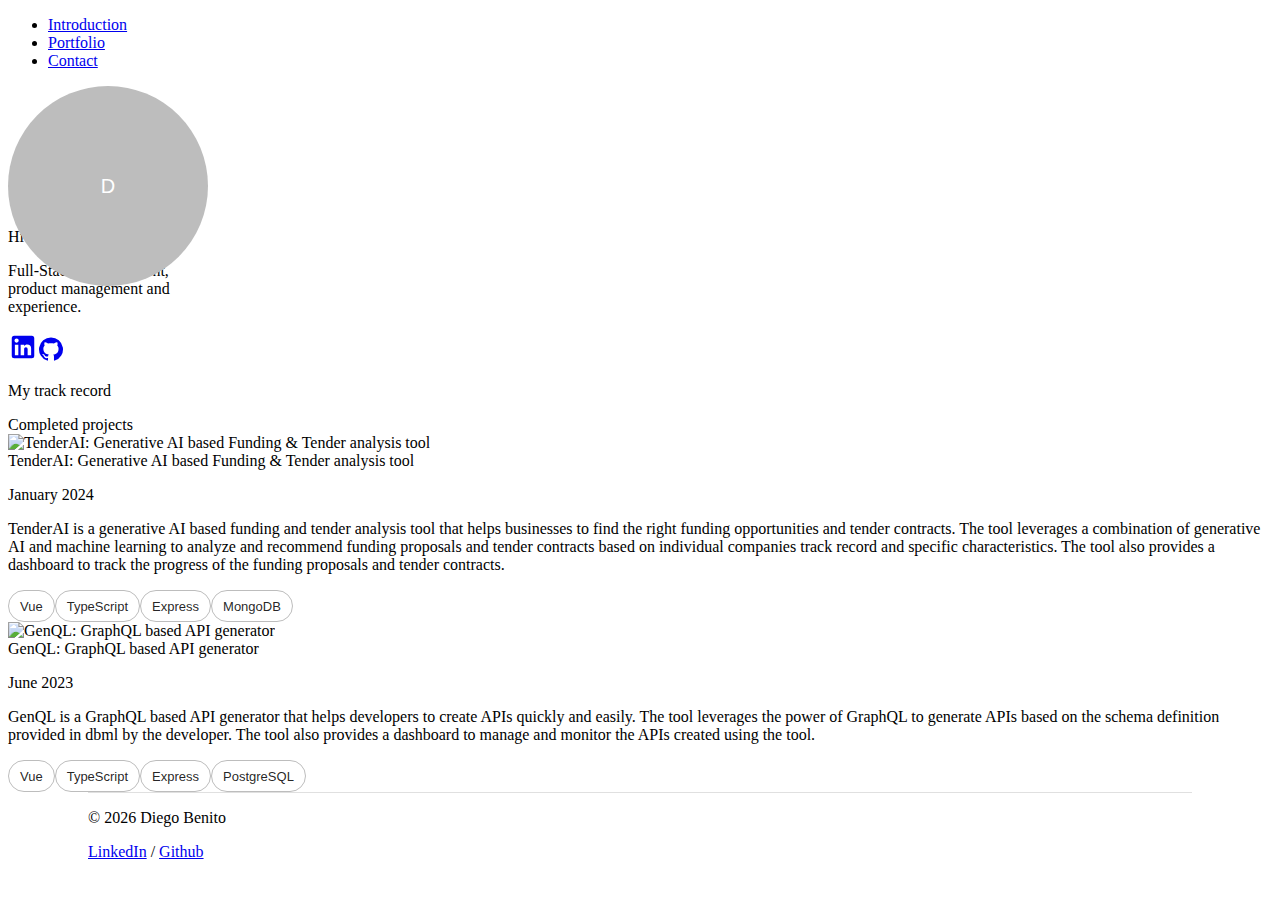
==== commit ede779ce: "a" ====
--- a/index.html
+++ b/index.html
@@ -1 +1 @@
-<!DOCTYPE html><html lang="en"><head><meta charSet="utf-8"/><meta name="viewport" content="width=device-width, initial-scale=1"/><link rel="preload" as="image" href="https://i.imgur.com/czkihZK.png"/><link rel="preload" as="image" href="https://i.imgur.com/9JoxXZg.png"/><link rel="preload" as="image" href="https://i.imgur.com/4Eh70NQ.png"/><link rel="stylesheet" href="/_next/static/css/27b4d6b789fddb24.css" data-precedence="next"/><link rel="stylesheet" href="/_next/static/css/0d9b1a09e9e127c3.css" data-precedence="next"/><link rel="stylesheet" href="/_next/static/css/2aa6158341585c54.css" data-precedence="next"/><link rel="preload" as="script" fetchPriority="low" href="/_next/static/chunks/webpack-0a9d4eef76d05fe1.js"/><script src="/_next/static/chunks/fd9d1056-7fbf5fc2b4cd2d64.js" async=""></script><script src="/_next/static/chunks/117-fc9425dbb6e12b2c.js" async=""></script><script src="/_next/static/chunks/main-app-7dd2f1f308ddb795.js" async=""></script><script src="/_next/static/chunks/694-41e9dd533850a70a.js" async=""></script><script src="/_next/static/chunks/app/page-ea9e98094f05bdff.js" async=""></script><title>Diego Benito - Full-Stack Developer</title><meta name="description" content="Diego Benito&#x27;s portfolio"/><link rel="icon" href="/favicon.ico" type="image/x-icon" sizes="16x16"/><script src="/_next/static/chunks/polyfills-42372ed130431b0a.js" noModule=""></script></head><body class="__variable_1e4310 __variable_c3aa02 antialiased"><div class="min-h-screen font-[family-name:var(--font-geist-sans)]"><div class="mx-10 mt-10"><div class="flex justify-center"><nav class="pointer-events-auto md:block"><ul class="flex rounded-full bg-white/90 px-3 text-sm font-medium text-zinc-800 shadow-lg shadow-zinc-800/5 ring-1 ring-zinc-900/5 backdrop-blur dark:bg-zinc-800/90 dark:text-zinc-200 dark:ring-white/10"><li><a class="relative block px-3 py-2 transition hover:text-teal-500 dark:hover:text-teal-400" href="#">Introduction</a></li><li><a class="relative block px-3 py-2 transition hover:text-teal-500 dark:hover:text-teal-400" href="#trackRecord">Portfolio</a></li><li><a class="relative block px-3 py-2 transition hover:text-teal-500 dark:hover:text-teal-400" href="#">Contact</a></li></ul></nav></div></div><div class="flex justify-center mt-20 " style="height:125px"><style data-emotion="css 86vbul">.css-86vbul{position:relative;display:-webkit-box;display:-webkit-flex;display:-ms-flexbox;display:flex;-webkit-align-items:center;-webkit-box-align:center;-ms-flex-align:center;align-items:center;-webkit-box-pack:center;-ms-flex-pack:center;-webkit-justify-content:center;justify-content:center;-webkit-flex-shrink:0;-ms-flex-negative:0;flex-shrink:0;width:40px;height:40px;font-family:"Roboto","Helvetica","Arial",sans-serif;font-size:1.25rem;line-height:1;border-radius:50%;overflow:hidden;-webkit-user-select:none;-moz-user-select:none;-ms-user-select:none;user-select:none;width:200px;height:200px;}</style><div class="MuiAvatar-root MuiAvatar-circular shadow-2xl css-86vbul"><style data-emotion="css 45do71">.css-45do71{width:100%;height:100%;text-align:center;object-fit:cover;color:transparent;text-indent:10000px;}</style><img alt="Diego Benito" src="https://i.imgur.com/czkihZK.png" class="MuiAvatar-img css-45do71"/></div></div><div class="flex justify-center mt-36 text-lg"><p class="text-neutral-500">Hi! Im Diego 👋</p></div><div><p class="shiny-text mt-6">Full-Stack Development,<br/>product management and<br/>experience.</p></div><div class="flex justify-center text-neutral-600 mt-5 duration-300"><a href="https://www.linkedin.com/in/diego-b-m/" target="_blank"><style data-emotion="css 2g5xa9">.css-2g5xa9{-webkit-user-select:none;-moz-user-select:none;-ms-user-select:none;user-select:none;width:1em;height:1em;display:inline-block;-webkit-flex-shrink:0;-ms-flex-negative:0;flex-shrink:0;-webkit-transition:fill 200ms cubic-bezier(0.4, 0, 0.2, 1) 0ms;transition:fill 200ms cubic-bezier(0.4, 0, 0.2, 1) 0ms;fill:currentColor;font-size:1.5rem;font-size:30px;}</style><svg class="MuiSvgIcon-root MuiSvgIcon-fontSizeMedium mr-4 hover:text-neutral-400 transition duration-300 css-2g5xa9" focusable="false" aria-hidden="true" viewBox="0 0 24 24" data-testid="LinkedInIcon"><path d="M19 3a2 2 0 0 1 2 2v14a2 2 0 0 1-2 2H5a2 2 0 0 1-2-2V5a2 2 0 0 1 2-2h14m-.5 15.5v-5.3a3.26 3.26 0 0 0-3.26-3.26c-.85 0-1.84.52-2.32 1.3v-1.11h-2.79v8.37h2.79v-4.93c0-.77.62-1.4 1.39-1.4a1.4 1.4 0 0 1 1.4 1.4v4.93h2.79M6.88 8.56a1.68 1.68 0 0 0 1.68-1.68c0-.93-.75-1.69-1.68-1.69a1.69 1.69 0 0 0-1.69 1.69c0 .93.76 1.68 1.69 1.68m1.39 9.94v-8.37H5.5v8.37h2.77z"></path></svg></a><a href="https://github.com/dbenito2000" target="_blank"><style data-emotion="css w1uon3">.css-w1uon3{-webkit-user-select:none;-moz-user-select:none;-ms-user-select:none;user-select:none;width:1em;height:1em;display:inline-block;-webkit-flex-shrink:0;-ms-flex-negative:0;flex-shrink:0;-webkit-transition:fill 200ms cubic-bezier(0.4, 0, 0.2, 1) 0ms;transition:fill 200ms cubic-bezier(0.4, 0, 0.2, 1) 0ms;fill:currentColor;font-size:1.5rem;font-size:26px;}</style><svg class="MuiSvgIcon-root MuiSvgIcon-fontSizeMedium hover:text-neutral-400 transition duration-300 css-w1uon3" focusable="false" aria-hidden="true" viewBox="0 0 24 24" data-testid="GitHubIcon"><path d="M12 1.27a11 11 0 00-3.48 21.46c.55.09.73-.28.73-.55v-1.84c-3.03.64-3.67-1.46-3.67-1.46-.55-1.29-1.28-1.65-1.28-1.65-.92-.65.1-.65.1-.65 1.1 0 1.73 1.1 1.73 1.1.92 1.65 2.57 1.2 3.21.92a2 2 0 01.64-1.47c-2.47-.27-5.04-1.19-5.04-5.5 0-1.1.46-2.1 1.2-2.84a3.76 3.76 0 010-2.93s.91-.28 3.11 1.1c1.8-.49 3.7-.49 5.5 0 2.1-1.38 3.02-1.1 3.02-1.1a3.76 3.76 0 010 2.93c.83.74 1.2 1.74 1.2 2.94 0 4.21-2.57 5.13-5.04 5.4.45.37.82.92.82 2.02v3.03c0 .27.1.64.73.55A11 11 0 0012 1.27"></path></svg></a></div><p class="flex justify-center text-neutral-500 mt-40 pt-5" id="trackRecord">My track record</p><div class="flex justify-center text-neutral-300 sm:text-5xl text-3xl">Completed projects</div><div class="flex flex-wrap justify-center mt-10 mb-20 clickable"><div class="max-w-sm rounded overflow-hidden shadow-lg m-4 bg-neutral-900 flex flex-col justify-between"><img class="w-full px-10 py-10 purple-bg" src="https://i.imgur.com/9JoxXZg.png" alt="TenderAI: Generative AI based Funding &amp; Tender analysis tool"/><div class="px-6 py-4 flex-grow"><div class="font-bold text-xl">TenderAI: Generative AI based Funding &amp; Tender analysis tool</div><p class="text-gray-500 text-sm mb-4">January 2024</p><p class="text-gray-400 text-base">TenderAI is a generative AI based funding and tender analysis tool that helps businesses to find the right funding opportunities and tender contracts. The tool leverages a combination of generative AI and machine learning to analyze and recommend funding proposals and tender contracts based on individual companies track record and specific characteristics. The tool also provides a dashboard to track the progress of the funding proposals and tender contracts.</p></div><div class="px-6 pt-4 pb-2"><style data-emotion="css wsge5k">.css-wsge5k{max-width:100%;font-family:"Roboto","Helvetica","Arial",sans-serif;font-size:0.8125rem;display:-webkit-inline-box;display:-webkit-inline-flex;display:-ms-inline-flexbox;display:inline-flex;-webkit-align-items:center;-webkit-box-align:center;-ms-flex-align:center;align-items:center;-webkit-box-pack:center;-ms-flex-pack:center;-webkit-justify-content:center;justify-content:center;height:32px;color:rgba(0, 0, 0, 0.87);background-color:rgba(0, 0, 0, 0.08);border-radius:16px;white-space:nowrap;-webkit-transition:background-color 300ms cubic-bezier(0.4, 0, 0.2, 1) 0ms,box-shadow 300ms cubic-bezier(0.4, 0, 0.2, 1) 0ms;transition:background-color 300ms cubic-bezier(0.4, 0, 0.2, 1) 0ms,box-shadow 300ms cubic-bezier(0.4, 0, 0.2, 1) 0ms;cursor:unset;outline:0;-webkit-text-decoration:none;text-decoration:none;border:0;padding:0;vertical-align:middle;box-sizing:border-box;background-color:transparent;border:1px solid #bdbdbd;}.css-wsge5k.Mui-disabled{opacity:0.38;pointer-events:none;}.css-wsge5k .MuiChip-avatar{margin-left:5px;margin-right:-6px;width:24px;height:24px;color:#616161;font-size:0.75rem;}.css-wsge5k .MuiChip-avatarColorPrimary{color:#fff;background-color:#1565c0;}.css-wsge5k .MuiChip-avatarColorSecondary{color:#fff;background-color:#7b1fa2;}.css-wsge5k .MuiChip-avatarSmall{margin-left:4px;margin-right:-4px;width:18px;height:18px;font-size:0.625rem;}.css-wsge5k .MuiChip-icon{margin-left:5px;margin-right:-6px;}.css-wsge5k .MuiChip-deleteIcon{-webkit-tap-highlight-color:transparent;color:rgba(0, 0, 0, 0.26);font-size:22px;cursor:pointer;margin:0 5px 0 -6px;}.css-wsge5k .MuiChip-deleteIcon:hover{color:rgba(0, 0, 0, 0.4);}.css-wsge5k .MuiChip-icon{color:#616161;}.css-wsge5k.MuiChip-clickable:hover{background-color:rgba(0, 0, 0, 0.04);}.css-wsge5k.Mui-focusVisible{background-color:rgba(0, 0, 0, 0.12);}.css-wsge5k .MuiChip-avatar{margin-left:4px;}.css-wsge5k .MuiChip-avatarSmall{margin-left:2px;}.css-wsge5k .MuiChip-icon{margin-left:4px;}.css-wsge5k .MuiChip-iconSmall{margin-left:2px;}.css-wsge5k .MuiChip-deleteIcon{margin-right:5px;}.css-wsge5k .MuiChip-deleteIconSmall{margin-right:3px;}</style><div class="MuiChip-root MuiChip-outlined MuiChip-sizeMedium MuiChip-colorDefault MuiChip-outlinedDefault text-neutral-300 mr-2 mb-2 css-wsge5k"><style data-emotion="css qbwvub">.css-qbwvub{overflow:hidden;text-overflow:ellipsis;padding-left:12px;padding-right:12px;white-space:nowrap;padding-left:11px;padding-right:11px;}</style><span class="MuiChip-label MuiChip-labelMedium css-qbwvub">Vue</span></div><style data-emotion="css wsge5k">.css-wsge5k{max-width:100%;font-family:"Roboto","Helvetica","Arial",sans-serif;font-size:0.8125rem;display:-webkit-inline-box;display:-webkit-inline-flex;display:-ms-inline-flexbox;display:inline-flex;-webkit-align-items:center;-webkit-box-align:center;-ms-flex-align:center;align-items:center;-webkit-box-pack:center;-ms-flex-pack:center;-webkit-justify-content:center;justify-content:center;height:32px;color:rgba(0, 0, 0, 0.87);background-color:rgba(0, 0, 0, 0.08);border-radius:16px;white-space:nowrap;-webkit-transition:background-color 300ms cubic-bezier(0.4, 0, 0.2, 1) 0ms,box-shadow 300ms cubic-bezier(0.4, 0, 0.2, 1) 0ms;transition:background-color 300ms cubic-bezier(0.4, 0, 0.2, 1) 0ms,box-shadow 300ms cubic-bezier(0.4, 0, 0.2, 1) 0ms;cursor:unset;outline:0;-webkit-text-decoration:none;text-decoration:none;border:0;padding:0;vertical-align:middle;box-sizing:border-box;background-color:transparent;border:1px solid #bdbdbd;}.css-wsge5k.Mui-disabled{opacity:0.38;pointer-events:none;}.css-wsge5k .MuiChip-avatar{margin-left:5px;margin-right:-6px;width:24px;height:24px;color:#616161;font-size:0.75rem;}.css-wsge5k .MuiChip-avatarColorPrimary{color:#fff;background-color:#1565c0;}.css-wsge5k .MuiChip-avatarColorSecondary{color:#fff;background-color:#7b1fa2;}.css-wsge5k .MuiChip-avatarSmall{margin-left:4px;margin-right:-4px;width:18px;height:18px;font-size:0.625rem;}.css-wsge5k .MuiChip-icon{margin-left:5px;margin-right:-6px;}.css-wsge5k .MuiChip-deleteIcon{-webkit-tap-highlight-color:transparent;color:rgba(0, 0, 0, 0.26);font-size:22px;cursor:pointer;margin:0 5px 0 -6px;}.css-wsge5k .MuiChip-deleteIcon:hover{color:rgba(0, 0, 0, 0.4);}.css-wsge5k .MuiChip-icon{color:#616161;}.css-wsge5k.MuiChip-clickable:hover{background-color:rgba(0, 0, 0, 0.04);}.css-wsge5k.Mui-focusVisible{background-color:rgba(0, 0, 0, 0.12);}.css-wsge5k .MuiChip-avatar{margin-left:4px;}.css-wsge5k .MuiChip-avatarSmall{margin-left:2px;}.css-wsge5k .MuiChip-icon{margin-left:4px;}.css-wsge5k .MuiChip-iconSmall{margin-left:2px;}.css-wsge5k .MuiChip-deleteIcon{margin-right:5px;}.css-wsge5k .MuiChip-deleteIconSmall{margin-right:3px;}</style><div class="MuiChip-root MuiChip-outlined MuiChip-sizeMedium MuiChip-colorDefault MuiChip-outlinedDefault text-neutral-300 mr-2 mb-2 css-wsge5k"><style data-emotion="css qbwvub">.css-qbwvub{overflow:hidden;text-overflow:ellipsis;padding-left:12px;padding-right:12px;white-space:nowrap;padding-left:11px;padding-right:11px;}</style><span class="MuiChip-label MuiChip-labelMedium css-qbwvub">TypeScript</span></div><style data-emotion="css wsge5k">.css-wsge5k{max-width:100%;font-family:"Roboto","Helvetica","Arial",sans-serif;font-size:0.8125rem;display:-webkit-inline-box;display:-webkit-inline-flex;display:-ms-inline-flexbox;display:inline-flex;-webkit-align-items:center;-webkit-box-align:center;-ms-flex-align:center;align-items:center;-webkit-box-pack:center;-ms-flex-pack:center;-webkit-justify-content:center;justify-content:center;height:32px;color:rgba(0, 0, 0, 0.87);background-color:rgba(0, 0, 0, 0.08);border-radius:16px;white-space:nowrap;-webkit-transition:background-color 300ms cubic-bezier(0.4, 0, 0.2, 1) 0ms,box-shadow 300ms cubic-bezier(0.4, 0, 0.2, 1) 0ms;transition:background-color 300ms cubic-bezier(0.4, 0, 0.2, 1) 0ms,box-shadow 300ms cubic-bezier(0.4, 0, 0.2, 1) 0ms;cursor:unset;outline:0;-webkit-text-decoration:none;text-decoration:none;border:0;padding:0;vertical-align:middle;box-sizing:border-box;background-color:transparent;border:1px solid #bdbdbd;}.css-wsge5k.Mui-disabled{opacity:0.38;pointer-events:none;}.css-wsge5k .MuiChip-avatar{margin-left:5px;margin-right:-6px;width:24px;height:24px;color:#616161;font-size:0.75rem;}.css-wsge5k .MuiChip-avatarColorPrimary{color:#fff;background-color:#1565c0;}.css-wsge5k .MuiChip-avatarColorSecondary{color:#fff;background-color:#7b1fa2;}.css-wsge5k .MuiChip-avatarSmall{margin-left:4px;margin-right:-4px;width:18px;height:18px;font-size:0.625rem;}.css-wsge5k .MuiChip-icon{margin-left:5px;margin-right:-6px;}.css-wsge5k .MuiChip-deleteIcon{-webkit-tap-highlight-color:transparent;color:rgba(0, 0, 0, 0.26);font-size:22px;cursor:pointer;margin:0 5px 0 -6px;}.css-wsge5k .MuiChip-deleteIcon:hover{color:rgba(0, 0, 0, 0.4);}.css-wsge5k .MuiChip-icon{color:#616161;}.css-wsge5k.MuiChip-clickable:hover{background-color:rgba(0, 0, 0, 0.04);}.css-wsge5k.Mui-focusVisible{background-color:rgba(0, 0, 0, 0.12);}.css-wsge5k .MuiChip-avatar{margin-left:4px;}.css-wsge5k .MuiChip-avatarSmall{margin-left:2px;}.css-wsge5k .MuiChip-icon{margin-left:4px;}.css-wsge5k .MuiChip-iconSmall{margin-left:2px;}.css-wsge5k .MuiChip-deleteIcon{margin-right:5px;}.css-wsge5k .MuiChip-deleteIconSmall{margin-right:3px;}</style><div class="MuiChip-root MuiChip-outlined MuiChip-sizeMedium MuiChip-colorDefault MuiChip-outlinedDefault text-neutral-300 mr-2 mb-2 css-wsge5k"><style data-emotion="css qbwvub">.css-qbwvub{overflow:hidden;text-overflow:ellipsis;padding-left:12px;padding-right:12px;white-space:nowrap;padding-left:11px;padding-right:11px;}</style><span class="MuiChip-label MuiChip-labelMedium css-qbwvub">Express</span></div><style data-emotion="css wsge5k">.css-wsge5k{max-width:100%;font-family:"Roboto","Helvetica","Arial",sans-serif;font-size:0.8125rem;display:-webkit-inline-box;display:-webkit-inline-flex;display:-ms-inline-flexbox;display:inline-flex;-webkit-align-items:center;-webkit-box-align:center;-ms-flex-align:center;align-items:center;-webkit-box-pack:center;-ms-flex-pack:center;-webkit-justify-content:center;justify-content:center;height:32px;color:rgba(0, 0, 0, 0.87);background-color:rgba(0, 0, 0, 0.08);border-radius:16px;white-space:nowrap;-webkit-transition:background-color 300ms cubic-bezier(0.4, 0, 0.2, 1) 0ms,box-shadow 300ms cubic-bezier(0.4, 0, 0.2, 1) 0ms;transition:background-color 300ms cubic-bezier(0.4, 0, 0.2, 1) 0ms,box-shadow 300ms cubic-bezier(0.4, 0, 0.2, 1) 0ms;cursor:unset;outline:0;-webkit-text-decoration:none;text-decoration:none;border:0;padding:0;vertical-align:middle;box-sizing:border-box;background-color:transparent;border:1px solid #bdbdbd;}.css-wsge5k.Mui-disabled{opacity:0.38;pointer-events:none;}.css-wsge5k .MuiChip-avatar{margin-left:5px;margin-right:-6px;width:24px;height:24px;color:#616161;font-size:0.75rem;}.css-wsge5k .MuiChip-avatarColorPrimary{color:#fff;background-color:#1565c0;}.css-wsge5k .MuiChip-avatarColorSecondary{color:#fff;background-color:#7b1fa2;}.css-wsge5k .MuiChip-avatarSmall{margin-left:4px;margin-right:-4px;width:18px;height:18px;font-size:0.625rem;}.css-wsge5k .MuiChip-icon{margin-left:5px;margin-right:-6px;}.css-wsge5k .MuiChip-deleteIcon{-webkit-tap-highlight-color:transparent;color:rgba(0, 0, 0, 0.26);font-size:22px;cursor:pointer;margin:0 5px 0 -6px;}.css-wsge5k .MuiChip-deleteIcon:hover{color:rgba(0, 0, 0, 0.4);}.css-wsge5k .MuiChip-icon{color:#616161;}.css-wsge5k.MuiChip-clickable:hover{background-color:rgba(0, 0, 0, 0.04);}.css-wsge5k.Mui-focusVisible{background-color:rgba(0, 0, 0, 0.12);}.css-wsge5k .MuiChip-avatar{margin-left:4px;}.css-wsge5k .MuiChip-avatarSmall{margin-left:2px;}.css-wsge5k .MuiChip-icon{margin-left:4px;}.css-wsge5k .MuiChip-iconSmall{margin-left:2px;}.css-wsge5k .MuiChip-deleteIcon{margin-right:5px;}.css-wsge5k .MuiChip-deleteIconSmall{margin-right:3px;}</style><div class="MuiChip-root MuiChip-outlined MuiChip-sizeMedium MuiChip-colorDefault MuiChip-outlinedDefault text-neutral-300 mr-2 mb-2 css-wsge5k"><style data-emotion="css qbwvub">.css-qbwvub{overflow:hidden;text-overflow:ellipsis;padding-left:12px;padding-right:12px;white-space:nowrap;padding-left:11px;padding-right:11px;}</style><span class="MuiChip-label MuiChip-labelMedium css-qbwvub">MongoDB</span></div></div></div><div class="max-w-sm rounded overflow-hidden shadow-lg m-4 bg-neutral-900 flex flex-col justify-between"><img class="w-full px-10 py-10 purple-bg" src="https://i.imgur.com/4Eh70NQ.png" alt="GenQL: GraphQL based API generator"/><div class="px-6 py-4 flex-grow"><div class="font-bold text-xl">GenQL: GraphQL based API generator</div><p class="text-gray-500 text-sm mb-4">June 2023</p><p class="text-gray-400 text-base">GenQL is a GraphQL based API generator that helps developers to create APIs quickly and easily. The tool leverages the power of GraphQL to generate APIs based on the schema definition provided in dbml by the developer. The tool also provides a dashboard to manage and monitor the APIs created using the tool.</p></div><div class="px-6 pt-4 pb-2"><style data-emotion="css wsge5k">.css-wsge5k{max-width:100%;font-family:"Roboto","Helvetica","Arial",sans-serif;font-size:0.8125rem;display:-webkit-inline-box;display:-webkit-inline-flex;display:-ms-inline-flexbox;display:inline-flex;-webkit-align-items:center;-webkit-box-align:center;-ms-flex-align:center;align-items:center;-webkit-box-pack:center;-ms-flex-pack:center;-webkit-justify-content:center;justify-content:center;height:32px;color:rgba(0, 0, 0, 0.87);background-color:rgba(0, 0, 0, 0.08);border-radius:16px;white-space:nowrap;-webkit-transition:background-color 300ms cubic-bezier(0.4, 0, 0.2, 1) 0ms,box-shadow 300ms cubic-bezier(0.4, 0, 0.2, 1) 0ms;transition:background-color 300ms cubic-bezier(0.4, 0, 0.2, 1) 0ms,box-shadow 300ms cubic-bezier(0.4, 0, 0.2, 1) 0ms;cursor:unset;outline:0;-webkit-text-decoration:none;text-decoration:none;border:0;padding:0;vertical-align:middle;box-sizing:border-box;background-color:transparent;border:1px solid #bdbdbd;}.css-wsge5k.Mui-disabled{opacity:0.38;pointer-events:none;}.css-wsge5k .MuiChip-avatar{margin-left:5px;margin-right:-6px;width:24px;height:24px;color:#616161;font-size:0.75rem;}.css-wsge5k .MuiChip-avatarColorPrimary{color:#fff;background-color:#1565c0;}.css-wsge5k .MuiChip-avatarColorSecondary{color:#fff;background-color:#7b1fa2;}.css-wsge5k .MuiChip-avatarSmall{margin-left:4px;margin-right:-4px;width:18px;height:18px;font-size:0.625rem;}.css-wsge5k .MuiChip-icon{margin-left:5px;margin-right:-6px;}.css-wsge5k .MuiChip-deleteIcon{-webkit-tap-highlight-color:transparent;color:rgba(0, 0, 0, 0.26);font-size:22px;cursor:pointer;margin:0 5px 0 -6px;}.css-wsge5k .MuiChip-deleteIcon:hover{color:rgba(0, 0, 0, 0.4);}.css-wsge5k .MuiChip-icon{color:#616161;}.css-wsge5k.MuiChip-clickable:hover{background-color:rgba(0, 0, 0, 0.04);}.css-wsge5k.Mui-focusVisible{background-color:rgba(0, 0, 0, 0.12);}.css-wsge5k .MuiChip-avatar{margin-left:4px;}.css-wsge5k .MuiChip-avatarSmall{margin-left:2px;}.css-wsge5k .MuiChip-icon{margin-left:4px;}.css-wsge5k .MuiChip-iconSmall{margin-left:2px;}.css-wsge5k .MuiChip-deleteIcon{margin-right:5px;}.css-wsge5k .MuiChip-deleteIconSmall{margin-right:3px;}</style><div class="MuiChip-root MuiChip-outlined MuiChip-sizeMedium MuiChip-colorDefault MuiChip-outlinedDefault text-neutral-300 mr-2 mb-2 css-wsge5k"><style data-emotion="css qbwvub">.css-qbwvub{overflow:hidden;text-overflow:ellipsis;padding-left:12px;padding-right:12px;white-space:nowrap;padding-left:11px;padding-right:11px;}</style><span class="MuiChip-label MuiChip-labelMedium css-qbwvub">Vue</span></div><style data-emotion="css wsge5k">.css-wsge5k{max-width:100%;font-family:"Roboto","Helvetica","Arial",sans-serif;font-size:0.8125rem;display:-webkit-inline-box;display:-webkit-inline-flex;display:-ms-inline-flexbox;display:inline-flex;-webkit-align-items:center;-webkit-box-align:center;-ms-flex-align:center;align-items:center;-webkit-box-pack:center;-ms-flex-pack:center;-webkit-justify-content:center;justify-content:center;height:32px;color:rgba(0, 0, 0, 0.87);background-color:rgba(0, 0, 0, 0.08);border-radius:16px;white-space:nowrap;-webkit-transition:background-color 300ms cubic-bezier(0.4, 0, 0.2, 1) 0ms,box-shadow 300ms cubic-bezier(0.4, 0, 0.2, 1) 0ms;transition:background-color 300ms cubic-bezier(0.4, 0, 0.2, 1) 0ms,box-shadow 300ms cubic-bezier(0.4, 0, 0.2, 1) 0ms;cursor:unset;outline:0;-webkit-text-decoration:none;text-decoration:none;border:0;padding:0;vertical-align:middle;box-sizing:border-box;background-color:transparent;border:1px solid #bdbdbd;}.css-wsge5k.Mui-disabled{opacity:0.38;pointer-events:none;}.css-wsge5k .MuiChip-avatar{margin-left:5px;margin-right:-6px;width:24px;height:24px;color:#616161;font-size:0.75rem;}.css-wsge5k .MuiChip-avatarColorPrimary{color:#fff;background-color:#1565c0;}.css-wsge5k .MuiChip-avatarColorSecondary{color:#fff;background-color:#7b1fa2;}.css-wsge5k .MuiChip-avatarSmall{margin-left:4px;margin-right:-4px;width:18px;height:18px;font-size:0.625rem;}.css-wsge5k .MuiChip-icon{margin-left:5px;margin-right:-6px;}.css-wsge5k .MuiChip-deleteIcon{-webkit-tap-highlight-color:transparent;color:rgba(0, 0, 0, 0.26);font-size:22px;cursor:pointer;margin:0 5px 0 -6px;}.css-wsge5k .MuiChip-deleteIcon:hover{color:rgba(0, 0, 0, 0.4);}.css-wsge5k .MuiChip-icon{color:#616161;}.css-wsge5k.MuiChip-clickable:hover{background-color:rgba(0, 0, 0, 0.04);}.css-wsge5k.Mui-focusVisible{background-color:rgba(0, 0, 0, 0.12);}.css-wsge5k .MuiChip-avatar{margin-left:4px;}.css-wsge5k .MuiChip-avatarSmall{margin-left:2px;}.css-wsge5k .MuiChip-icon{margin-left:4px;}.css-wsge5k .MuiChip-iconSmall{margin-left:2px;}.css-wsge5k .MuiChip-deleteIcon{margin-right:5px;}.css-wsge5k .MuiChip-deleteIconSmall{margin-right:3px;}</style><div class="MuiChip-root MuiChip-outlined MuiChip-sizeMedium MuiChip-colorDefault MuiChip-outlinedDefault text-neutral-300 mr-2 mb-2 css-wsge5k"><style data-emotion="css qbwvub">.css-qbwvub{overflow:hidden;text-overflow:ellipsis;padding-left:12px;padding-right:12px;white-space:nowrap;padding-left:11px;padding-right:11px;}</style><span class="MuiChip-label MuiChip-labelMedium css-qbwvub">TypeScript</span></div><style data-emotion="css wsge5k">.css-wsge5k{max-width:100%;font-family:"Roboto","Helvetica","Arial",sans-serif;font-size:0.8125rem;display:-webkit-inline-box;display:-webkit-inline-flex;display:-ms-inline-flexbox;display:inline-flex;-webkit-align-items:center;-webkit-box-align:center;-ms-flex-align:center;align-items:center;-webkit-box-pack:center;-ms-flex-pack:center;-webkit-justify-content:center;justify-content:center;height:32px;color:rgba(0, 0, 0, 0.87);background-color:rgba(0, 0, 0, 0.08);border-radius:16px;white-space:nowrap;-webkit-transition:background-color 300ms cubic-bezier(0.4, 0, 0.2, 1) 0ms,box-shadow 300ms cubic-bezier(0.4, 0, 0.2, 1) 0ms;transition:background-color 300ms cubic-bezier(0.4, 0, 0.2, 1) 0ms,box-shadow 300ms cubic-bezier(0.4, 0, 0.2, 1) 0ms;cursor:unset;outline:0;-webkit-text-decoration:none;text-decoration:none;border:0;padding:0;vertical-align:middle;box-sizing:border-box;background-color:transparent;border:1px solid #bdbdbd;}.css-wsge5k.Mui-disabled{opacity:0.38;pointer-events:none;}.css-wsge5k .MuiChip-avatar{margin-left:5px;margin-right:-6px;width:24px;height:24px;color:#616161;font-size:0.75rem;}.css-wsge5k .MuiChip-avatarColorPrimary{color:#fff;background-color:#1565c0;}.css-wsge5k .MuiChip-avatarColorSecondary{color:#fff;background-color:#7b1fa2;}.css-wsge5k .MuiChip-avatarSmall{margin-left:4px;margin-right:-4px;width:18px;height:18px;font-size:0.625rem;}.css-wsge5k .MuiChip-icon{margin-left:5px;margin-right:-6px;}.css-wsge5k .MuiChip-deleteIcon{-webkit-tap-highlight-color:transparent;color:rgba(0, 0, 0, 0.26);font-size:22px;cursor:pointer;margin:0 5px 0 -6px;}.css-wsge5k .MuiChip-deleteIcon:hover{color:rgba(0, 0, 0, 0.4);}.css-wsge5k .MuiChip-icon{color:#616161;}.css-wsge5k.MuiChip-clickable:hover{background-color:rgba(0, 0, 0, 0.04);}.css-wsge5k.Mui-focusVisible{background-color:rgba(0, 0, 0, 0.12);}.css-wsge5k .MuiChip-avatar{margin-left:4px;}.css-wsge5k .MuiChip-avatarSmall{margin-left:2px;}.css-wsge5k .MuiChip-icon{margin-left:4px;}.css-wsge5k .MuiChip-iconSmall{margin-left:2px;}.css-wsge5k .MuiChip-deleteIcon{margin-right:5px;}.css-wsge5k .MuiChip-deleteIconSmall{margin-right:3px;}</style><div class="MuiChip-root MuiChip-outlined MuiChip-sizeMedium MuiChip-colorDefault MuiChip-outlinedDefault text-neutral-300 mr-2 mb-2 css-wsge5k"><style data-emotion="css qbwvub">.css-qbwvub{overflow:hidden;text-overflow:ellipsis;padding-left:12px;padding-right:12px;white-space:nowrap;padding-left:11px;padding-right:11px;}</style><span class="MuiChip-label MuiChip-labelMedium css-qbwvub">Express</span></div><style data-emotion="css wsge5k">.css-wsge5k{max-width:100%;font-family:"Roboto","Helvetica","Arial",sans-serif;font-size:0.8125rem;display:-webkit-inline-box;display:-webkit-inline-flex;display:-ms-inline-flexbox;display:inline-flex;-webkit-align-items:center;-webkit-box-align:center;-ms-flex-align:center;align-items:center;-webkit-box-pack:center;-ms-flex-pack:center;-webkit-justify-content:center;justify-content:center;height:32px;color:rgba(0, 0, 0, 0.87);background-color:rgba(0, 0, 0, 0.08);border-radius:16px;white-space:nowrap;-webkit-transition:background-color 300ms cubic-bezier(0.4, 0, 0.2, 1) 0ms,box-shadow 300ms cubic-bezier(0.4, 0, 0.2, 1) 0ms;transition:background-color 300ms cubic-bezier(0.4, 0, 0.2, 1) 0ms,box-shadow 300ms cubic-bezier(0.4, 0, 0.2, 1) 0ms;cursor:unset;outline:0;-webkit-text-decoration:none;text-decoration:none;border:0;padding:0;vertical-align:middle;box-sizing:border-box;background-color:transparent;border:1px solid #bdbdbd;}.css-wsge5k.Mui-disabled{opacity:0.38;pointer-events:none;}.css-wsge5k .MuiChip-avatar{margin-left:5px;margin-right:-6px;width:24px;height:24px;color:#616161;font-size:0.75rem;}.css-wsge5k .MuiChip-avatarColorPrimary{color:#fff;background-color:#1565c0;}.css-wsge5k .MuiChip-avatarColorSecondary{color:#fff;background-color:#7b1fa2;}.css-wsge5k .MuiChip-avatarSmall{margin-left:4px;margin-right:-4px;width:18px;height:18px;font-size:0.625rem;}.css-wsge5k .MuiChip-icon{margin-left:5px;margin-right:-6px;}.css-wsge5k .MuiChip-deleteIcon{-webkit-tap-highlight-color:transparent;color:rgba(0, 0, 0, 0.26);font-size:22px;cursor:pointer;margin:0 5px 0 -6px;}.css-wsge5k .MuiChip-deleteIcon:hover{color:rgba(0, 0, 0, 0.4);}.css-wsge5k .MuiChip-icon{color:#616161;}.css-wsge5k.MuiChip-clickable:hover{background-color:rgba(0, 0, 0, 0.04);}.css-wsge5k.Mui-focusVisible{background-color:rgba(0, 0, 0, 0.12);}.css-wsge5k .MuiChip-avatar{margin-left:4px;}.css-wsge5k .MuiChip-avatarSmall{margin-left:2px;}.css-wsge5k .MuiChip-icon{margin-left:4px;}.css-wsge5k .MuiChip-iconSmall{margin-left:2px;}.css-wsge5k .MuiChip-deleteIcon{margin-right:5px;}.css-wsge5k .MuiChip-deleteIconSmall{margin-right:3px;}</style><div class="MuiChip-root MuiChip-outlined MuiChip-sizeMedium MuiChip-colorDefault MuiChip-outlinedDefault text-neutral-300 mr-2 mb-2 css-wsge5k"><style data-emotion="css qbwvub">.css-qbwvub{overflow:hidden;text-overflow:ellipsis;padding-left:12px;padding-right:12px;white-space:nowrap;padding-left:11px;padding-right:11px;}</style><span class="MuiChip-label MuiChip-labelMedium css-qbwvub">PostgreSQL</span></div></div></div></div><div style="margin-right:80px;margin-left:80px" class="mb-4"><style data-emotion="css 9k49o2">.css-9k49o2{margin:0;-webkit-flex-shrink:0;-ms-flex-negative:0;flex-shrink:0;border-width:0;border-style:solid;border-color:rgba(0, 0, 0, 0.12);border-bottom-width:thin;}</style><hr class="MuiDivider-root MuiDivider-fullWidth border-neutral-600 css-9k49o2"/><div class="flex justify-between"><p class="text-neutral-500 mt-5">© <!-- -->2024<!-- --> Diego Benito</p><p class="text-neutral-500 mt-5"><a href="https://www.linkedin.com/in/diego-b-m/" target="_blank">LinkedIn</a> / <a href="https://github.com/dbenito2000" target="_blank">Github</a></p></div></div></div><script src="/_next/static/chunks/webpack-0a9d4eef76d05fe1.js" async=""></script><script>(self.__next_f=self.__next_f||[]).push([0]);self.__next_f.push([2,null])</script><script>self.__next_f.push([1,"1:HL[\"/_next/static/css/27b4d6b789fddb24.css\",\"style\"]\n2:HL[\"/_next/static/css/0d9b1a09e9e127c3.css\",\"style\"]\n3:HL[\"/_next/static/css/2aa6158341585c54.css\",\"style\"]\n"])</script><script>self.__next_f.push([1,"4:I[2846,[],\"\"]\n6:I[7116,[\"694\",\"static/chunks/694-41e9dd533850a70a.js\",\"931\",\"static/chunks/app/page-ea9e98094f05bdff.js\"],\"default\"]\n7:I[3706,[\"694\",\"static/chunks/694-41e9dd533850a70a.js\",\"931\",\"static/chunks/app/page-ea9e98094f05bdff.js\"],\"default\"]\n8:I[7601,[\"694\",\"static/chunks/694-41e9dd533850a70a.js\",\"931\",\"static/chunks/app/page-ea9e98094f05bdff.js\"],\"default\"]\n9:I[7146,[\"694\",\"static/chunks/694-41e9dd533850a70a.js\",\"931\",\"static/chunks/app/page-ea9e98094f05bdff.js\"],\"default\"]\na:I[7494,[\"694\",\"static/chunks/694-41e9dd533850a70a.js\",\"931\",\"static/chunks/app/page-ea9e98094f05bdff.js\"],\"default\"]\nb:I[4707,[],\"\"]\nc:I[6423,[],\"\"]\ne:I[1060,[],\"\"]\nf:[]\n"])</script><script>self.__next_f.push([1,"0:[\"$\",\"$L4\",null,{\"buildId\":\"-OOKsgQeNg3NIynFN8jul\",\"assetPrefix\":\"\",\"urlParts\":[\"\",\"\"],\"initialTree\":[\"\",{\"children\":[\"__PAGE__\",{}]},\"$undefined\",\"$undefined\",true],\"initialSeedData\":[\"\",{\"children\":[\"__PAGE__\",{},[[\"$L5\",[\"$\",\"div\",null,{\"className\":\"min-h-screen font-[family-name:var(--font-geist-sans)]\",\"children\":[[\"$\",\"div\",null,{\"className\":\"mx-10 mt-10\",\"children\":[\"$\",\"div\",null,{\"className\":\"flex justify-center\",\"children\":[\"$\",\"nav\",null,{\"className\":\"pointer-events-auto md:block\",\"children\":[\"$\",\"ul\",null,{\"className\":\"flex rounded-full bg-white/90 px-3 text-sm font-medium text-zinc-800 shadow-lg shadow-zinc-800/5 ring-1 ring-zinc-900/5 backdrop-blur dark:bg-zinc-800/90 dark:text-zinc-200 dark:ring-white/10\",\"children\":[[\"$\",\"li\",null,{\"children\":[\"$\",\"a\",null,{\"className\":\"relative block px-3 py-2 transition hover:text-teal-500 dark:hover:text-teal-400\",\"href\":\"#\",\"children\":\"Introduction\"}]}],[\"$\",\"li\",null,{\"children\":[\"$\",\"a\",null,{\"className\":\"relative block px-3 py-2 transition hover:text-teal-500 dark:hover:text-teal-400\",\"href\":\"#trackRecord\",\"children\":\"Portfolio\"}]}],[\"$\",\"li\",null,{\"children\":[\"$\",\"a\",null,{\"className\":\"relative block px-3 py-2 transition hover:text-teal-500 dark:hover:text-teal-400\",\"href\":\"#\",\"children\":\"Contact\"}]}]]}]}]}]}],[[\"$\",\"div\",null,{\"className\":\"flex justify-center mt-20 \",\"style\":{\"height\":125},\"children\":[\"$\",\"$L6\",null,{\"alt\":\"Diego Benito\",\"src\":\"https://i.imgur.com/czkihZK.png\",\"sx\":{\"width\":200,\"height\":200},\"className\":\"shadow-2xl\"}]}],[\"$\",\"div\",null,{\"className\":\"flex justify-center mt-36 text-lg\",\"children\":[\"$\",\"p\",null,{\"className\":\"text-neutral-500\",\"children\":\"Hi! Im Diego 👋\"}]}],[\"$\",\"div\",null,{\"children\":[\"$\",\"p\",null,{\"className\":\"shiny-text mt-6\",\"children\":[\"Full-Stack Development,\",[\"$\",\"br\",null,{}],\"product management and\",[\"$\",\"br\",null,{}],\"experience.\"]}]}],[\"$\",\"div\",null,{\"className\":\"flex justify-center text-neutral-600 mt-5 duration-300\",\"children\":[[\"$\",\"a\",null,{\"href\":\"https://www.linkedin.com/in/diego-b-m/\",\"target\":\"_blank\",\"children\":[\"$\",\"$L7\",null,{\"sx\":{\"fontSize\":30},\"className\":\"mr-4 hover:text-neutral-400 transition duration-300\"}]}],[\"$\",\"a\",null,{\"href\":\"https://github.com/dbenito2000\",\"target\":\"_blank\",\"children\":[\"$\",\"$L8\",null,{\"className\":\"hover:text-neutral-400 transition duration-300\",\"sx\":{\"fontSize\":26}}]}]]}]],[\"$\",\"$L9\",null,{}],[\"$\",\"div\",null,{\"style\":{\"marginRight\":\"80px\",\"marginLeft\":\"80px\"},\"className\":\"mb-4\",\"children\":[[\"$\",\"$La\",null,{\"className\":\"border-neutral-600\"}],[\"$\",\"div\",null,{\"className\":\"flex justify-between\",\"children\":[[\"$\",\"p\",null,{\"className\":\"text-neutral-500 mt-5\",\"children\":[\"© \",2024,\" Diego Benito\"]}],[\"$\",\"p\",null,{\"className\":\"text-neutral-500 mt-5\",\"children\":[[\"$\",\"a\",null,{\"href\":\"https://www.linkedin.com/in/diego-b-m/\",\"target\":\"_blank\",\"children\":\"LinkedIn\"}],\" / \",[\"$\",\"a\",null,{\"href\":\"https://github.com/dbenito2000\",\"target\":\"_blank\",\"children\":\"Github\"}]]}]]}]]}]]}],null],null],null]},[[[[\"$\",\"link\",\"0\",{\"rel\":\"stylesheet\",\"href\":\"/_next/static/css/27b4d6b789fddb24.css\",\"precedence\":\"next\",\"crossOrigin\":\"$undefined\"}],[\"$\",\"link\",\"1\",{\"rel\":\"stylesheet\",\"href\":\"/_next/static/css/0d9b1a09e9e127c3.css\",\"precedence\":\"next\",\"crossOrigin\":\"$undefined\"}],[\"$\",\"link\",\"2\",{\"rel\":\"stylesheet\",\"href\":\"/_next/static/css/2aa6158341585c54.css\",\"precedence\":\"next\",\"crossOrigin\":\"$undefined\"}]],[\"$\",\"html\",null,{\"lang\":\"en\",\"children\":[\"$\",\"body\",null,{\"className\":\"__variable_1e4310 __variable_c3aa02 antialiased\",\"children\":[\"$\",\"$Lb\",null,{\"parallelRouterKey\":\"children\",\"segmentPath\":[\"children\"],\"error\":\"$undefined\",\"errorStyles\":\"$undefined\",\"errorScripts\":\"$undefined\",\"template\":[\"$\",\"$Lc\",null,{}],\"templateStyles\":\"$undefined\",\"templateScripts\":\"$undefined\",\"notFound\":[[\"$\",\"title\",null,{\"children\":\"404: This page could not be found.\"}],[\"$\",\"div\",null,{\"style\":{\"fontFamily\":\"system-ui,\\\"Segoe UI\\\",Roboto,Helvetica,Arial,sans-serif,\\\"Apple Color Emoji\\\",\\\"Segoe UI Emoji\\\"\",\"height\":\"100vh\",\"textAlign\":\"center\",\"display\":\"flex\",\"flexDirection\":\"column\",\"alignItems\":\"center\",\"justifyContent\":\"center\"},\"children\":[\"$\",\"div\",null,{\"children\":[[\"$\",\"style\",null,{\"dangerouslySetInnerHTML\":{\"__html\":\"body{color:#000;background:#fff;margin:0}.next-error-h1{border-right:1px solid rgba(0,0,0,.3)}@media (prefers-color-scheme:dark){body{color:#fff;background:#000}.next-error-h1{border-right:1px solid rgba(255,255,255,.3)}}\"}}],[\"$\",\"h1\",null,{\"className\":\"next-error-h1\",\"style\":{\"display\":\"inline-block\",\"margin\":\"0 20px 0 0\",\"padding\":\"0 23px 0 0\",\"fontSize\":24,\"fontWeight\":500,\"verticalAlign\":\"top\",\"lineHeight\":\"49px\"},\"children\":\"404\"}],[\"$\",\"div\",null,{\"style\":{\"display\":\"inline-block\"},\"children\":[\"$\",\"h2\",null,{\"style\":{\"fontSize\":14,\"fontWeight\":400,\"lineHeight\":\"49px\",\"margin\":0},\"children\":\"This page could not be found.\"}]}]]}]}]],\"notFoundStyles\":[]}]}]}]],null],null],\"couldBeIntercepted\":false,\"initialHead\":[null,\"$Ld\"],\"globalErrorComponent\":\"$e\",\"missingSlots\":\"$Wf\"}]\n"])</script><script>self.__next_f.push([1,"d:[[\"$\",\"meta\",\"0\",{\"name\":\"viewport\",\"content\":\"width=device-width, initial-scale=1\"}],[\"$\",\"meta\",\"1\",{\"charSet\":\"utf-8\"}],[\"$\",\"title\",\"2\",{\"children\":\"Diego Benito - Full-Stack Developer\"}],[\"$\",\"meta\",\"3\",{\"name\":\"description\",\"content\":\"Diego Benito's portfolio\"}],[\"$\",\"link\",\"4\",{\"rel\":\"icon\",\"href\":\"/favicon.ico\",\"type\":\"image/x-icon\",\"sizes\":\"16x16\"}]]\n5:null\n"])</script></body></html>+<!DOCTYPE html><html lang="en"><head><meta charSet="utf-8"/><meta name="viewport" content="width=device-width, initial-scale=1"/><link rel="preload" as="image" href="https://i.imgur.com/czkihZK.png"/><link rel="preload" as="image" href="https://i.imgur.com/9JoxXZg.png"/><link rel="preload" as="image" href="https://i.imgur.com/4Eh70NQ.png"/><link rel="stylesheet" href="/_next/static/css/27b4d6b789fddb24.css" data-precedence="next"/><link rel="stylesheet" href="/_next/static/css/0d9b1a09e9e127c3.css" data-precedence="next"/><link rel="stylesheet" href="/_next/static/css/a9b65e1a703d790d.css" data-precedence="next"/><link rel="preload" as="script" fetchPriority="low" href="/_next/static/chunks/webpack-0a9d4eef76d05fe1.js"/><script src="/_next/static/chunks/fd9d1056-7fbf5fc2b4cd2d64.js" async=""></script><script src="/_next/static/chunks/117-fc9425dbb6e12b2c.js" async=""></script><script src="/_next/static/chunks/main-app-7dd2f1f308ddb795.js" async=""></script><script src="/_next/static/chunks/694-2f188c974ec3434d.js" async=""></script><script src="/_next/static/chunks/app/page-52142c7c9209670c.js" async=""></script><title>Diego Benito - Full-Stack Developer</title><meta name="description" content="Diego Benito&#x27;s portfolio"/><link rel="icon" href="/favicon.ico" type="image/x-icon" sizes="16x16"/><script src="/_next/static/chunks/polyfills-42372ed130431b0a.js" noModule=""></script></head><body class="__variable_1e4310 __variable_c3aa02 antialiased"><div class="min-h-screen font-[family-name:var(--font-geist-sans)]"><div class="mx-10 mt-10"><div class="flex justify-center"><nav class="pointer-events-auto md:block"><ul class="flex rounded-full bg-white/90 px-3 text-sm font-medium text-zinc-800 shadow-lg shadow-zinc-800/5 ring-1 ring-zinc-900/5 backdrop-blur dark:bg-zinc-800/90 dark:text-zinc-200 dark:ring-white/10"><li><a class="relative block px-3 py-2 transition hover:text-teal-500 dark:hover:text-teal-400" href="#">Introduction</a></li><li><a class="relative block px-3 py-2 transition hover:text-teal-500 dark:hover:text-teal-400" href="#trackRecord">Portfolio</a></li><li><a class="relative block px-3 py-2 transition hover:text-teal-500 dark:hover:text-teal-400" href="#">Contact</a></li></ul></nav></div></div><div class="flex justify-center mt-20 " style="height:125px"><style data-emotion="css 86vbul">.css-86vbul{position:relative;display:-webkit-box;display:-webkit-flex;display:-ms-flexbox;display:flex;-webkit-align-items:center;-webkit-box-align:center;-ms-flex-align:center;align-items:center;-webkit-box-pack:center;-ms-flex-pack:center;-webkit-justify-content:center;justify-content:center;-webkit-flex-shrink:0;-ms-flex-negative:0;flex-shrink:0;width:40px;height:40px;font-family:"Roboto","Helvetica","Arial",sans-serif;font-size:1.25rem;line-height:1;border-radius:50%;overflow:hidden;-webkit-user-select:none;-moz-user-select:none;-ms-user-select:none;user-select:none;width:200px;height:200px;}</style><div class="MuiAvatar-root MuiAvatar-circular shadow-2xl css-86vbul"><style data-emotion="css 45do71">.css-45do71{width:100%;height:100%;text-align:center;object-fit:cover;color:transparent;text-indent:10000px;}</style><img alt="Diego Benito" src="https://i.imgur.com/czkihZK.png" class="MuiAvatar-img css-45do71"/></div></div><div class="flex justify-center mt-36 text-lg"><p class="text-neutral-500">Hi! Im Diego 👋</p></div><div><p class="shiny-text mt-6">Full-Stack Development,<br/>product management and<br/>experience.</p></div><div class="flex justify-center text-neutral-600 mt-5 duration-300"><a href="https://www.linkedin.com/in/diego-b-m/" target="_blank"><style data-emotion="css 2g5xa9">.css-2g5xa9{-webkit-user-select:none;-moz-user-select:none;-ms-user-select:none;user-select:none;width:1em;height:1em;display:inline-block;-webkit-flex-shrink:0;-ms-flex-negative:0;flex-shrink:0;-webkit-transition:fill 200ms cubic-bezier(0.4, 0, 0.2, 1) 0ms;transition:fill 200ms cubic-bezier(0.4, 0, 0.2, 1) 0ms;fill:currentColor;font-size:1.5rem;font-size:30px;}</style><svg class="MuiSvgIcon-root MuiSvgIcon-fontSizeMedium mr-4 hover:text-neutral-400 transition duration-300 css-2g5xa9" focusable="false" aria-hidden="true" viewBox="0 0 24 24" data-testid="LinkedInIcon"><path d="M19 3a2 2 0 0 1 2 2v14a2 2 0 0 1-2 2H5a2 2 0 0 1-2-2V5a2 2 0 0 1 2-2h14m-.5 15.5v-5.3a3.26 3.26 0 0 0-3.26-3.26c-.85 0-1.84.52-2.32 1.3v-1.11h-2.79v8.37h2.79v-4.93c0-.77.62-1.4 1.39-1.4a1.4 1.4 0 0 1 1.4 1.4v4.93h2.79M6.88 8.56a1.68 1.68 0 0 0 1.68-1.68c0-.93-.75-1.69-1.68-1.69a1.69 1.69 0 0 0-1.69 1.69c0 .93.76 1.68 1.69 1.68m1.39 9.94v-8.37H5.5v8.37h2.77z"></path></svg></a><a href="https://github.com/dbenito2000" target="_blank"><style data-emotion="css w1uon3">.css-w1uon3{-webkit-user-select:none;-moz-user-select:none;-ms-user-select:none;user-select:none;width:1em;height:1em;display:inline-block;-webkit-flex-shrink:0;-ms-flex-negative:0;flex-shrink:0;-webkit-transition:fill 200ms cubic-bezier(0.4, 0, 0.2, 1) 0ms;transition:fill 200ms cubic-bezier(0.4, 0, 0.2, 1) 0ms;fill:currentColor;font-size:1.5rem;font-size:26px;}</style><svg class="MuiSvgIcon-root MuiSvgIcon-fontSizeMedium hover:text-neutral-400 transition duration-300 css-w1uon3" focusable="false" aria-hidden="true" viewBox="0 0 24 24" data-testid="GitHubIcon"><path d="M12 1.27a11 11 0 00-3.48 21.46c.55.09.73-.28.73-.55v-1.84c-3.03.64-3.67-1.46-3.67-1.46-.55-1.29-1.28-1.65-1.28-1.65-.92-.65.1-.65.1-.65 1.1 0 1.73 1.1 1.73 1.1.92 1.65 2.57 1.2 3.21.92a2 2 0 01.64-1.47c-2.47-.27-5.04-1.19-5.04-5.5 0-1.1.46-2.1 1.2-2.84a3.76 3.76 0 010-2.93s.91-.28 3.11 1.1c1.8-.49 3.7-.49 5.5 0 2.1-1.38 3.02-1.1 3.02-1.1a3.76 3.76 0 010 2.93c.83.74 1.2 1.74 1.2 2.94 0 4.21-2.57 5.13-5.04 5.4.45.37.82.92.82 2.02v3.03c0 .27.1.64.73.55A11 11 0 0012 1.27"></path></svg></a></div><p class="flex justify-center text-neutral-500 mt-40 pt-5" id="trackRecord">My track record</p><div class="flex justify-center text-neutral-300 sm:text-5xl text-3xl">Completed projects</div><div class="flex flex-wrap justify-center mt-10 mb-20 clickable"><div class="max-w-sm rounded overflow-hidden shadow-lg m-4 bg-neutral-900 flex flex-col justify-between"><img class="w-full px-10 py-10 purple-bg" src="https://i.imgur.com/9JoxXZg.png" alt="TenderAI: Generative AI based Funding &amp; Tender analysis tool"/><div class="px-6 py-4 flex-grow"><div class="font-bold text-xl">TenderAI: Generative AI based Funding &amp; Tender analysis tool</div><p class="text-gray-500 text-sm mb-4">January 2024</p><p class="text-gray-400 text-base">TenderAI is a generative AI based funding and tender analysis tool that helps businesses to find the right funding opportunities and tender contracts. The tool leverages a combination of generative AI and machine learning to analyze and recommend funding proposals and tender contracts based on individual companies track record and specific characteristics. The tool also provides a dashboard to track the progress of the funding proposals and tender contracts.</p></div><div class="px-6 pt-4 pb-2"><style data-emotion="css wsge5k">.css-wsge5k{max-width:100%;font-family:"Roboto","Helvetica","Arial",sans-serif;font-size:0.8125rem;display:-webkit-inline-box;display:-webkit-inline-flex;display:-ms-inline-flexbox;display:inline-flex;-webkit-align-items:center;-webkit-box-align:center;-ms-flex-align:center;align-items:center;-webkit-box-pack:center;-ms-flex-pack:center;-webkit-justify-content:center;justify-content:center;height:32px;color:rgba(0, 0, 0, 0.87);background-color:rgba(0, 0, 0, 0.08);border-radius:16px;white-space:nowrap;-webkit-transition:background-color 300ms cubic-bezier(0.4, 0, 0.2, 1) 0ms,box-shadow 300ms cubic-bezier(0.4, 0, 0.2, 1) 0ms;transition:background-color 300ms cubic-bezier(0.4, 0, 0.2, 1) 0ms,box-shadow 300ms cubic-bezier(0.4, 0, 0.2, 1) 0ms;cursor:unset;outline:0;-webkit-text-decoration:none;text-decoration:none;border:0;padding:0;vertical-align:middle;box-sizing:border-box;background-color:transparent;border:1px solid #bdbdbd;}.css-wsge5k.Mui-disabled{opacity:0.38;pointer-events:none;}.css-wsge5k .MuiChip-avatar{margin-left:5px;margin-right:-6px;width:24px;height:24px;color:#616161;font-size:0.75rem;}.css-wsge5k .MuiChip-avatarColorPrimary{color:#fff;background-color:#1565c0;}.css-wsge5k .MuiChip-avatarColorSecondary{color:#fff;background-color:#7b1fa2;}.css-wsge5k .MuiChip-avatarSmall{margin-left:4px;margin-right:-4px;width:18px;height:18px;font-size:0.625rem;}.css-wsge5k .MuiChip-icon{margin-left:5px;margin-right:-6px;}.css-wsge5k .MuiChip-deleteIcon{-webkit-tap-highlight-color:transparent;color:rgba(0, 0, 0, 0.26);font-size:22px;cursor:pointer;margin:0 5px 0 -6px;}.css-wsge5k .MuiChip-deleteIcon:hover{color:rgba(0, 0, 0, 0.4);}.css-wsge5k .MuiChip-icon{color:#616161;}.css-wsge5k.MuiChip-clickable:hover{background-color:rgba(0, 0, 0, 0.04);}.css-wsge5k.Mui-focusVisible{background-color:rgba(0, 0, 0, 0.12);}.css-wsge5k .MuiChip-avatar{margin-left:4px;}.css-wsge5k .MuiChip-avatarSmall{margin-left:2px;}.css-wsge5k .MuiChip-icon{margin-left:4px;}.css-wsge5k .MuiChip-iconSmall{margin-left:2px;}.css-wsge5k .MuiChip-deleteIcon{margin-right:5px;}.css-wsge5k .MuiChip-deleteIconSmall{margin-right:3px;}</style><div class="MuiChip-root MuiChip-outlined MuiChip-sizeMedium MuiChip-colorDefault MuiChip-outlinedDefault !text-neutral-300 mr-2 mb-2 css-wsge5k"><style data-emotion="css qbwvub">.css-qbwvub{overflow:hidden;text-overflow:ellipsis;padding-left:12px;padding-right:12px;white-space:nowrap;padding-left:11px;padding-right:11px;}</style><span class="MuiChip-label MuiChip-labelMedium css-qbwvub">Vue</span></div><style data-emotion="css wsge5k">.css-wsge5k{max-width:100%;font-family:"Roboto","Helvetica","Arial",sans-serif;font-size:0.8125rem;display:-webkit-inline-box;display:-webkit-inline-flex;display:-ms-inline-flexbox;display:inline-flex;-webkit-align-items:center;-webkit-box-align:center;-ms-flex-align:center;align-items:center;-webkit-box-pack:center;-ms-flex-pack:center;-webkit-justify-content:center;justify-content:center;height:32px;color:rgba(0, 0, 0, 0.87);background-color:rgba(0, 0, 0, 0.08);border-radius:16px;white-space:nowrap;-webkit-transition:background-color 300ms cubic-bezier(0.4, 0, 0.2, 1) 0ms,box-shadow 300ms cubic-bezier(0.4, 0, 0.2, 1) 0ms;transition:background-color 300ms cubic-bezier(0.4, 0, 0.2, 1) 0ms,box-shadow 300ms cubic-bezier(0.4, 0, 0.2, 1) 0ms;cursor:unset;outline:0;-webkit-text-decoration:none;text-decoration:none;border:0;padding:0;vertical-align:middle;box-sizing:border-box;background-color:transparent;border:1px solid #bdbdbd;}.css-wsge5k.Mui-disabled{opacity:0.38;pointer-events:none;}.css-wsge5k .MuiChip-avatar{margin-left:5px;margin-right:-6px;width:24px;height:24px;color:#616161;font-size:0.75rem;}.css-wsge5k .MuiChip-avatarColorPrimary{color:#fff;background-color:#1565c0;}.css-wsge5k .MuiChip-avatarColorSecondary{color:#fff;background-color:#7b1fa2;}.css-wsge5k .MuiChip-avatarSmall{margin-left:4px;margin-right:-4px;width:18px;height:18px;font-size:0.625rem;}.css-wsge5k .MuiChip-icon{margin-left:5px;margin-right:-6px;}.css-wsge5k .MuiChip-deleteIcon{-webkit-tap-highlight-color:transparent;color:rgba(0, 0, 0, 0.26);font-size:22px;cursor:pointer;margin:0 5px 0 -6px;}.css-wsge5k .MuiChip-deleteIcon:hover{color:rgba(0, 0, 0, 0.4);}.css-wsge5k .MuiChip-icon{color:#616161;}.css-wsge5k.MuiChip-clickable:hover{background-color:rgba(0, 0, 0, 0.04);}.css-wsge5k.Mui-focusVisible{background-color:rgba(0, 0, 0, 0.12);}.css-wsge5k .MuiChip-avatar{margin-left:4px;}.css-wsge5k .MuiChip-avatarSmall{margin-left:2px;}.css-wsge5k .MuiChip-icon{margin-left:4px;}.css-wsge5k .MuiChip-iconSmall{margin-left:2px;}.css-wsge5k .MuiChip-deleteIcon{margin-right:5px;}.css-wsge5k .MuiChip-deleteIconSmall{margin-right:3px;}</style><div class="MuiChip-root MuiChip-outlined MuiChip-sizeMedium MuiChip-colorDefault MuiChip-outlinedDefault !text-neutral-300 mr-2 mb-2 css-wsge5k"><style data-emotion="css qbwvub">.css-qbwvub{overflow:hidden;text-overflow:ellipsis;padding-left:12px;padding-right:12px;white-space:nowrap;padding-left:11px;padding-right:11px;}</style><span class="MuiChip-label MuiChip-labelMedium css-qbwvub">TypeScript</span></div><style data-emotion="css wsge5k">.css-wsge5k{max-width:100%;font-family:"Roboto","Helvetica","Arial",sans-serif;font-size:0.8125rem;display:-webkit-inline-box;display:-webkit-inline-flex;display:-ms-inline-flexbox;display:inline-flex;-webkit-align-items:center;-webkit-box-align:center;-ms-flex-align:center;align-items:center;-webkit-box-pack:center;-ms-flex-pack:center;-webkit-justify-content:center;justify-content:center;height:32px;color:rgba(0, 0, 0, 0.87);background-color:rgba(0, 0, 0, 0.08);border-radius:16px;white-space:nowrap;-webkit-transition:background-color 300ms cubic-bezier(0.4, 0, 0.2, 1) 0ms,box-shadow 300ms cubic-bezier(0.4, 0, 0.2, 1) 0ms;transition:background-color 300ms cubic-bezier(0.4, 0, 0.2, 1) 0ms,box-shadow 300ms cubic-bezier(0.4, 0, 0.2, 1) 0ms;cursor:unset;outline:0;-webkit-text-decoration:none;text-decoration:none;border:0;padding:0;vertical-align:middle;box-sizing:border-box;background-color:transparent;border:1px solid #bdbdbd;}.css-wsge5k.Mui-disabled{opacity:0.38;pointer-events:none;}.css-wsge5k .MuiChip-avatar{margin-left:5px;margin-right:-6px;width:24px;height:24px;color:#616161;font-size:0.75rem;}.css-wsge5k .MuiChip-avatarColorPrimary{color:#fff;background-color:#1565c0;}.css-wsge5k .MuiChip-avatarColorSecondary{color:#fff;background-color:#7b1fa2;}.css-wsge5k .MuiChip-avatarSmall{margin-left:4px;margin-right:-4px;width:18px;height:18px;font-size:0.625rem;}.css-wsge5k .MuiChip-icon{margin-left:5px;margin-right:-6px;}.css-wsge5k .MuiChip-deleteIcon{-webkit-tap-highlight-color:transparent;color:rgba(0, 0, 0, 0.26);font-size:22px;cursor:pointer;margin:0 5px 0 -6px;}.css-wsge5k .MuiChip-deleteIcon:hover{color:rgba(0, 0, 0, 0.4);}.css-wsge5k .MuiChip-icon{color:#616161;}.css-wsge5k.MuiChip-clickable:hover{background-color:rgba(0, 0, 0, 0.04);}.css-wsge5k.Mui-focusVisible{background-color:rgba(0, 0, 0, 0.12);}.css-wsge5k .MuiChip-avatar{margin-left:4px;}.css-wsge5k .MuiChip-avatarSmall{margin-left:2px;}.css-wsge5k .MuiChip-icon{margin-left:4px;}.css-wsge5k .MuiChip-iconSmall{margin-left:2px;}.css-wsge5k .MuiChip-deleteIcon{margin-right:5px;}.css-wsge5k .MuiChip-deleteIconSmall{margin-right:3px;}</style><div class="MuiChip-root MuiChip-outlined MuiChip-sizeMedium MuiChip-colorDefault MuiChip-outlinedDefault !text-neutral-300 mr-2 mb-2 css-wsge5k"><style data-emotion="css qbwvub">.css-qbwvub{overflow:hidden;text-overflow:ellipsis;padding-left:12px;padding-right:12px;white-space:nowrap;padding-left:11px;padding-right:11px;}</style><span class="MuiChip-label MuiChip-labelMedium css-qbwvub">Express</span></div><style data-emotion="css wsge5k">.css-wsge5k{max-width:100%;font-family:"Roboto","Helvetica","Arial",sans-serif;font-size:0.8125rem;display:-webkit-inline-box;display:-webkit-inline-flex;display:-ms-inline-flexbox;display:inline-flex;-webkit-align-items:center;-webkit-box-align:center;-ms-flex-align:center;align-items:center;-webkit-box-pack:center;-ms-flex-pack:center;-webkit-justify-content:center;justify-content:center;height:32px;color:rgba(0, 0, 0, 0.87);background-color:rgba(0, 0, 0, 0.08);border-radius:16px;white-space:nowrap;-webkit-transition:background-color 300ms cubic-bezier(0.4, 0, 0.2, 1) 0ms,box-shadow 300ms cubic-bezier(0.4, 0, 0.2, 1) 0ms;transition:background-color 300ms cubic-bezier(0.4, 0, 0.2, 1) 0ms,box-shadow 300ms cubic-bezier(0.4, 0, 0.2, 1) 0ms;cursor:unset;outline:0;-webkit-text-decoration:none;text-decoration:none;border:0;padding:0;vertical-align:middle;box-sizing:border-box;background-color:transparent;border:1px solid #bdbdbd;}.css-wsge5k.Mui-disabled{opacity:0.38;pointer-events:none;}.css-wsge5k .MuiChip-avatar{margin-left:5px;margin-right:-6px;width:24px;height:24px;color:#616161;font-size:0.75rem;}.css-wsge5k .MuiChip-avatarColorPrimary{color:#fff;background-color:#1565c0;}.css-wsge5k .MuiChip-avatarColorSecondary{color:#fff;background-color:#7b1fa2;}.css-wsge5k .MuiChip-avatarSmall{margin-left:4px;margin-right:-4px;width:18px;height:18px;font-size:0.625rem;}.css-wsge5k .MuiChip-icon{margin-left:5px;margin-right:-6px;}.css-wsge5k .MuiChip-deleteIcon{-webkit-tap-highlight-color:transparent;color:rgba(0, 0, 0, 0.26);font-size:22px;cursor:pointer;margin:0 5px 0 -6px;}.css-wsge5k .MuiChip-deleteIcon:hover{color:rgba(0, 0, 0, 0.4);}.css-wsge5k .MuiChip-icon{color:#616161;}.css-wsge5k.MuiChip-clickable:hover{background-color:rgba(0, 0, 0, 0.04);}.css-wsge5k.Mui-focusVisible{background-color:rgba(0, 0, 0, 0.12);}.css-wsge5k .MuiChip-avatar{margin-left:4px;}.css-wsge5k .MuiChip-avatarSmall{margin-left:2px;}.css-wsge5k .MuiChip-icon{margin-left:4px;}.css-wsge5k .MuiChip-iconSmall{margin-left:2px;}.css-wsge5k .MuiChip-deleteIcon{margin-right:5px;}.css-wsge5k .MuiChip-deleteIconSmall{margin-right:3px;}</style><div class="MuiChip-root MuiChip-outlined MuiChip-sizeMedium MuiChip-colorDefault MuiChip-outlinedDefault !text-neutral-300 mr-2 mb-2 css-wsge5k"><style data-emotion="css qbwvub">.css-qbwvub{overflow:hidden;text-overflow:ellipsis;padding-left:12px;padding-right:12px;white-space:nowrap;padding-left:11px;padding-right:11px;}</style><span class="MuiChip-label MuiChip-labelMedium css-qbwvub">MongoDB</span></div></div></div><div class="max-w-sm rounded overflow-hidden shadow-lg m-4 bg-neutral-900 flex flex-col justify-between"><img class="w-full px-10 py-10 purple-bg" src="https://i.imgur.com/4Eh70NQ.png" alt="GenQL: GraphQL based API generator"/><div class="px-6 py-4 flex-grow"><div class="font-bold text-xl">GenQL: GraphQL based API generator</div><p class="text-gray-500 text-sm mb-4">June 2023</p><p class="text-gray-400 text-base">GenQL is a GraphQL based API generator that helps developers to create APIs quickly and easily. The tool leverages the power of GraphQL to generate APIs based on the schema definition provided in dbml by the developer. The tool also provides a dashboard to manage and monitor the APIs created using the tool.</p></div><div class="px-6 pt-4 pb-2"><style data-emotion="css wsge5k">.css-wsge5k{max-width:100%;font-family:"Roboto","Helvetica","Arial",sans-serif;font-size:0.8125rem;display:-webkit-inline-box;display:-webkit-inline-flex;display:-ms-inline-flexbox;display:inline-flex;-webkit-align-items:center;-webkit-box-align:center;-ms-flex-align:center;align-items:center;-webkit-box-pack:center;-ms-flex-pack:center;-webkit-justify-content:center;justify-content:center;height:32px;color:rgba(0, 0, 0, 0.87);background-color:rgba(0, 0, 0, 0.08);border-radius:16px;white-space:nowrap;-webkit-transition:background-color 300ms cubic-bezier(0.4, 0, 0.2, 1) 0ms,box-shadow 300ms cubic-bezier(0.4, 0, 0.2, 1) 0ms;transition:background-color 300ms cubic-bezier(0.4, 0, 0.2, 1) 0ms,box-shadow 300ms cubic-bezier(0.4, 0, 0.2, 1) 0ms;cursor:unset;outline:0;-webkit-text-decoration:none;text-decoration:none;border:0;padding:0;vertical-align:middle;box-sizing:border-box;background-color:transparent;border:1px solid #bdbdbd;}.css-wsge5k.Mui-disabled{opacity:0.38;pointer-events:none;}.css-wsge5k .MuiChip-avatar{margin-left:5px;margin-right:-6px;width:24px;height:24px;color:#616161;font-size:0.75rem;}.css-wsge5k .MuiChip-avatarColorPrimary{color:#fff;background-color:#1565c0;}.css-wsge5k .MuiChip-avatarColorSecondary{color:#fff;background-color:#7b1fa2;}.css-wsge5k .MuiChip-avatarSmall{margin-left:4px;margin-right:-4px;width:18px;height:18px;font-size:0.625rem;}.css-wsge5k .MuiChip-icon{margin-left:5px;margin-right:-6px;}.css-wsge5k .MuiChip-deleteIcon{-webkit-tap-highlight-color:transparent;color:rgba(0, 0, 0, 0.26);font-size:22px;cursor:pointer;margin:0 5px 0 -6px;}.css-wsge5k .MuiChip-deleteIcon:hover{color:rgba(0, 0, 0, 0.4);}.css-wsge5k .MuiChip-icon{color:#616161;}.css-wsge5k.MuiChip-clickable:hover{background-color:rgba(0, 0, 0, 0.04);}.css-wsge5k.Mui-focusVisible{background-color:rgba(0, 0, 0, 0.12);}.css-wsge5k .MuiChip-avatar{margin-left:4px;}.css-wsge5k .MuiChip-avatarSmall{margin-left:2px;}.css-wsge5k .MuiChip-icon{margin-left:4px;}.css-wsge5k .MuiChip-iconSmall{margin-left:2px;}.css-wsge5k .MuiChip-deleteIcon{margin-right:5px;}.css-wsge5k .MuiChip-deleteIconSmall{margin-right:3px;}</style><div class="MuiChip-root MuiChip-outlined MuiChip-sizeMedium MuiChip-colorDefault MuiChip-outlinedDefault !text-neutral-300 mr-2 mb-2 css-wsge5k"><style data-emotion="css qbwvub">.css-qbwvub{overflow:hidden;text-overflow:ellipsis;padding-left:12px;padding-right:12px;white-space:nowrap;padding-left:11px;padding-right:11px;}</style><span class="MuiChip-label MuiChip-labelMedium css-qbwvub">Vue</span></div><style data-emotion="css wsge5k">.css-wsge5k{max-width:100%;font-family:"Roboto","Helvetica","Arial",sans-serif;font-size:0.8125rem;display:-webkit-inline-box;display:-webkit-inline-flex;display:-ms-inline-flexbox;display:inline-flex;-webkit-align-items:center;-webkit-box-align:center;-ms-flex-align:center;align-items:center;-webkit-box-pack:center;-ms-flex-pack:center;-webkit-justify-content:center;justify-content:center;height:32px;color:rgba(0, 0, 0, 0.87);background-color:rgba(0, 0, 0, 0.08);border-radius:16px;white-space:nowrap;-webkit-transition:background-color 300ms cubic-bezier(0.4, 0, 0.2, 1) 0ms,box-shadow 300ms cubic-bezier(0.4, 0, 0.2, 1) 0ms;transition:background-color 300ms cubic-bezier(0.4, 0, 0.2, 1) 0ms,box-shadow 300ms cubic-bezier(0.4, 0, 0.2, 1) 0ms;cursor:unset;outline:0;-webkit-text-decoration:none;text-decoration:none;border:0;padding:0;vertical-align:middle;box-sizing:border-box;background-color:transparent;border:1px solid #bdbdbd;}.css-wsge5k.Mui-disabled{opacity:0.38;pointer-events:none;}.css-wsge5k .MuiChip-avatar{margin-left:5px;margin-right:-6px;width:24px;height:24px;color:#616161;font-size:0.75rem;}.css-wsge5k .MuiChip-avatarColorPrimary{color:#fff;background-color:#1565c0;}.css-wsge5k .MuiChip-avatarColorSecondary{color:#fff;background-color:#7b1fa2;}.css-wsge5k .MuiChip-avatarSmall{margin-left:4px;margin-right:-4px;width:18px;height:18px;font-size:0.625rem;}.css-wsge5k .MuiChip-icon{margin-left:5px;margin-right:-6px;}.css-wsge5k .MuiChip-deleteIcon{-webkit-tap-highlight-color:transparent;color:rgba(0, 0, 0, 0.26);font-size:22px;cursor:pointer;margin:0 5px 0 -6px;}.css-wsge5k .MuiChip-deleteIcon:hover{color:rgba(0, 0, 0, 0.4);}.css-wsge5k .MuiChip-icon{color:#616161;}.css-wsge5k.MuiChip-clickable:hover{background-color:rgba(0, 0, 0, 0.04);}.css-wsge5k.Mui-focusVisible{background-color:rgba(0, 0, 0, 0.12);}.css-wsge5k .MuiChip-avatar{margin-left:4px;}.css-wsge5k .MuiChip-avatarSmall{margin-left:2px;}.css-wsge5k .MuiChip-icon{margin-left:4px;}.css-wsge5k .MuiChip-iconSmall{margin-left:2px;}.css-wsge5k .MuiChip-deleteIcon{margin-right:5px;}.css-wsge5k .MuiChip-deleteIconSmall{margin-right:3px;}</style><div class="MuiChip-root MuiChip-outlined MuiChip-sizeMedium MuiChip-colorDefault MuiChip-outlinedDefault !text-neutral-300 mr-2 mb-2 css-wsge5k"><style data-emotion="css qbwvub">.css-qbwvub{overflow:hidden;text-overflow:ellipsis;padding-left:12px;padding-right:12px;white-space:nowrap;padding-left:11px;padding-right:11px;}</style><span class="MuiChip-label MuiChip-labelMedium css-qbwvub">TypeScript</span></div><style data-emotion="css wsge5k">.css-wsge5k{max-width:100%;font-family:"Roboto","Helvetica","Arial",sans-serif;font-size:0.8125rem;display:-webkit-inline-box;display:-webkit-inline-flex;display:-ms-inline-flexbox;display:inline-flex;-webkit-align-items:center;-webkit-box-align:center;-ms-flex-align:center;align-items:center;-webkit-box-pack:center;-ms-flex-pack:center;-webkit-justify-content:center;justify-content:center;height:32px;color:rgba(0, 0, 0, 0.87);background-color:rgba(0, 0, 0, 0.08);border-radius:16px;white-space:nowrap;-webkit-transition:background-color 300ms cubic-bezier(0.4, 0, 0.2, 1) 0ms,box-shadow 300ms cubic-bezier(0.4, 0, 0.2, 1) 0ms;transition:background-color 300ms cubic-bezier(0.4, 0, 0.2, 1) 0ms,box-shadow 300ms cubic-bezier(0.4, 0, 0.2, 1) 0ms;cursor:unset;outline:0;-webkit-text-decoration:none;text-decoration:none;border:0;padding:0;vertical-align:middle;box-sizing:border-box;background-color:transparent;border:1px solid #bdbdbd;}.css-wsge5k.Mui-disabled{opacity:0.38;pointer-events:none;}.css-wsge5k .MuiChip-avatar{margin-left:5px;margin-right:-6px;width:24px;height:24px;color:#616161;font-size:0.75rem;}.css-wsge5k .MuiChip-avatarColorPrimary{color:#fff;background-color:#1565c0;}.css-wsge5k .MuiChip-avatarColorSecondary{color:#fff;background-color:#7b1fa2;}.css-wsge5k .MuiChip-avatarSmall{margin-left:4px;margin-right:-4px;width:18px;height:18px;font-size:0.625rem;}.css-wsge5k .MuiChip-icon{margin-left:5px;margin-right:-6px;}.css-wsge5k .MuiChip-deleteIcon{-webkit-tap-highlight-color:transparent;color:rgba(0, 0, 0, 0.26);font-size:22px;cursor:pointer;margin:0 5px 0 -6px;}.css-wsge5k .MuiChip-deleteIcon:hover{color:rgba(0, 0, 0, 0.4);}.css-wsge5k .MuiChip-icon{color:#616161;}.css-wsge5k.MuiChip-clickable:hover{background-color:rgba(0, 0, 0, 0.04);}.css-wsge5k.Mui-focusVisible{background-color:rgba(0, 0, 0, 0.12);}.css-wsge5k .MuiChip-avatar{margin-left:4px;}.css-wsge5k .MuiChip-avatarSmall{margin-left:2px;}.css-wsge5k .MuiChip-icon{margin-left:4px;}.css-wsge5k .MuiChip-iconSmall{margin-left:2px;}.css-wsge5k .MuiChip-deleteIcon{margin-right:5px;}.css-wsge5k .MuiChip-deleteIconSmall{margin-right:3px;}</style><div class="MuiChip-root MuiChip-outlined MuiChip-sizeMedium MuiChip-colorDefault MuiChip-outlinedDefault !text-neutral-300 mr-2 mb-2 css-wsge5k"><style data-emotion="css qbwvub">.css-qbwvub{overflow:hidden;text-overflow:ellipsis;padding-left:12px;padding-right:12px;white-space:nowrap;padding-left:11px;padding-right:11px;}</style><span class="MuiChip-label MuiChip-labelMedium css-qbwvub">Express</span></div><style data-emotion="css wsge5k">.css-wsge5k{max-width:100%;font-family:"Roboto","Helvetica","Arial",sans-serif;font-size:0.8125rem;display:-webkit-inline-box;display:-webkit-inline-flex;display:-ms-inline-flexbox;display:inline-flex;-webkit-align-items:center;-webkit-box-align:center;-ms-flex-align:center;align-items:center;-webkit-box-pack:center;-ms-flex-pack:center;-webkit-justify-content:center;justify-content:center;height:32px;color:rgba(0, 0, 0, 0.87);background-color:rgba(0, 0, 0, 0.08);border-radius:16px;white-space:nowrap;-webkit-transition:background-color 300ms cubic-bezier(0.4, 0, 0.2, 1) 0ms,box-shadow 300ms cubic-bezier(0.4, 0, 0.2, 1) 0ms;transition:background-color 300ms cubic-bezier(0.4, 0, 0.2, 1) 0ms,box-shadow 300ms cubic-bezier(0.4, 0, 0.2, 1) 0ms;cursor:unset;outline:0;-webkit-text-decoration:none;text-decoration:none;border:0;padding:0;vertical-align:middle;box-sizing:border-box;background-color:transparent;border:1px solid #bdbdbd;}.css-wsge5k.Mui-disabled{opacity:0.38;pointer-events:none;}.css-wsge5k .MuiChip-avatar{margin-left:5px;margin-right:-6px;width:24px;height:24px;color:#616161;font-size:0.75rem;}.css-wsge5k .MuiChip-avatarColorPrimary{color:#fff;background-color:#1565c0;}.css-wsge5k .MuiChip-avatarColorSecondary{color:#fff;background-color:#7b1fa2;}.css-wsge5k .MuiChip-avatarSmall{margin-left:4px;margin-right:-4px;width:18px;height:18px;font-size:0.625rem;}.css-wsge5k .MuiChip-icon{margin-left:5px;margin-right:-6px;}.css-wsge5k .MuiChip-deleteIcon{-webkit-tap-highlight-color:transparent;color:rgba(0, 0, 0, 0.26);font-size:22px;cursor:pointer;margin:0 5px 0 -6px;}.css-wsge5k .MuiChip-deleteIcon:hover{color:rgba(0, 0, 0, 0.4);}.css-wsge5k .MuiChip-icon{color:#616161;}.css-wsge5k.MuiChip-clickable:hover{background-color:rgba(0, 0, 0, 0.04);}.css-wsge5k.Mui-focusVisible{background-color:rgba(0, 0, 0, 0.12);}.css-wsge5k .MuiChip-avatar{margin-left:4px;}.css-wsge5k .MuiChip-avatarSmall{margin-left:2px;}.css-wsge5k .MuiChip-icon{margin-left:4px;}.css-wsge5k .MuiChip-iconSmall{margin-left:2px;}.css-wsge5k .MuiChip-deleteIcon{margin-right:5px;}.css-wsge5k .MuiChip-deleteIconSmall{margin-right:3px;}</style><div class="MuiChip-root MuiChip-outlined MuiChip-sizeMedium MuiChip-colorDefault MuiChip-outlinedDefault !text-neutral-300 mr-2 mb-2 css-wsge5k"><style data-emotion="css qbwvub">.css-qbwvub{overflow:hidden;text-overflow:ellipsis;padding-left:12px;padding-right:12px;white-space:nowrap;padding-left:11px;padding-right:11px;}</style><span class="MuiChip-label MuiChip-labelMedium css-qbwvub">PostgreSQL</span></div></div></div></div><div style="margin-right:80px;margin-left:80px" class="mb-4"><style data-emotion="css 9k49o2">.css-9k49o2{margin:0;-webkit-flex-shrink:0;-ms-flex-negative:0;flex-shrink:0;border-width:0;border-style:solid;border-color:rgba(0, 0, 0, 0.12);border-bottom-width:thin;}</style><hr class="MuiDivider-root MuiDivider-fullWidth !border-neutral-600 css-9k49o2"/><div class="flex justify-between"><p class="text-neutral-500 mt-5">© <!-- -->2024<!-- --> Diego Benito</p><p class="text-neutral-500 mt-5"><a href="https://www.linkedin.com/in/diego-b-m/" target="_blank">LinkedIn</a> / <a href="https://github.com/dbenito2000" target="_blank">Github</a></p></div></div></div><script src="/_next/static/chunks/webpack-0a9d4eef76d05fe1.js" async=""></script><script>(self.__next_f=self.__next_f||[]).push([0]);self.__next_f.push([2,null])</script><script>self.__next_f.push([1,"1:HL[\"/_next/static/css/27b4d6b789fddb24.css\",\"style\"]\n2:HL[\"/_next/static/css/0d9b1a09e9e127c3.css\",\"style\"]\n3:HL[\"/_next/static/css/a9b65e1a703d790d.css\",\"style\"]\n"])</script><script>self.__next_f.push([1,"4:I[2846,[],\"\"]\n6:I[9107,[],\"ClientPageRoot\"]\n7:I[8561,[\"694\",\"static/chunks/694-2f188c974ec3434d.js\",\"931\",\"static/chunks/app/page-52142c7c9209670c.js\"],\"default\",1]\n8:I[4707,[],\"\"]\n9:I[6423,[],\"\"]\nb:I[1060,[],\"\"]\nc:[]\n"])</script><script>self.__next_f.push([1,"0:[\"$\",\"$L4\",null,{\"buildId\":\"Lb7YAOL_9NseZPjGTnd4i\",\"assetPrefix\":\"\",\"urlParts\":[\"\",\"\"],\"initialTree\":[\"\",{\"children\":[\"__PAGE__\",{}]},\"$undefined\",\"$undefined\",true],\"initialSeedData\":[\"\",{\"children\":[\"__PAGE__\",{},[[\"$L5\",[\"$\",\"$L6\",null,{\"props\":{\"params\":{},\"searchParams\":{}},\"Component\":\"$7\"}],null],null],null]},[[[[\"$\",\"link\",\"0\",{\"rel\":\"stylesheet\",\"href\":\"/_next/static/css/27b4d6b789fddb24.css\",\"precedence\":\"next\",\"crossOrigin\":\"$undefined\"}],[\"$\",\"link\",\"1\",{\"rel\":\"stylesheet\",\"href\":\"/_next/static/css/0d9b1a09e9e127c3.css\",\"precedence\":\"next\",\"crossOrigin\":\"$undefined\"}],[\"$\",\"link\",\"2\",{\"rel\":\"stylesheet\",\"href\":\"/_next/static/css/a9b65e1a703d790d.css\",\"precedence\":\"next\",\"crossOrigin\":\"$undefined\"}]],[\"$\",\"html\",null,{\"lang\":\"en\",\"children\":[\"$\",\"body\",null,{\"className\":\"__variable_1e4310 __variable_c3aa02 antialiased\",\"children\":[\"$\",\"$L8\",null,{\"parallelRouterKey\":\"children\",\"segmentPath\":[\"children\"],\"error\":\"$undefined\",\"errorStyles\":\"$undefined\",\"errorScripts\":\"$undefined\",\"template\":[\"$\",\"$L9\",null,{}],\"templateStyles\":\"$undefined\",\"templateScripts\":\"$undefined\",\"notFound\":[[\"$\",\"title\",null,{\"children\":\"404: This page could not be found.\"}],[\"$\",\"div\",null,{\"style\":{\"fontFamily\":\"system-ui,\\\"Segoe UI\\\",Roboto,Helvetica,Arial,sans-serif,\\\"Apple Color Emoji\\\",\\\"Segoe UI Emoji\\\"\",\"height\":\"100vh\",\"textAlign\":\"center\",\"display\":\"flex\",\"flexDirection\":\"column\",\"alignItems\":\"center\",\"justifyContent\":\"center\"},\"children\":[\"$\",\"div\",null,{\"children\":[[\"$\",\"style\",null,{\"dangerouslySetInnerHTML\":{\"__html\":\"body{color:#000;background:#fff;margin:0}.next-error-h1{border-right:1px solid rgba(0,0,0,.3)}@media (prefers-color-scheme:dark){body{color:#fff;background:#000}.next-error-h1{border-right:1px solid rgba(255,255,255,.3)}}\"}}],[\"$\",\"h1\",null,{\"className\":\"next-error-h1\",\"style\":{\"display\":\"inline-block\",\"margin\":\"0 20px 0 0\",\"padding\":\"0 23px 0 0\",\"fontSize\":24,\"fontWeight\":500,\"verticalAlign\":\"top\",\"lineHeight\":\"49px\"},\"children\":\"404\"}],[\"$\",\"div\",null,{\"style\":{\"display\":\"inline-block\"},\"children\":[\"$\",\"h2\",null,{\"style\":{\"fontSize\":14,\"fontWeight\":400,\"lineHeight\":\"49px\",\"margin\":0},\"children\":\"This page could not be found.\"}]}]]}]}]],\"notFoundStyles\":[]}]}]}]],null],null],\"couldBeIntercepted\":false,\"initialHead\":[null,\"$La\"],\"globalErrorComponent\":\"$b\",\"missingSlots\":\"$Wc\"}]\n"])</script><script>self.__next_f.push([1,"a:[[\"$\",\"meta\",\"0\",{\"name\":\"viewport\",\"content\":\"width=device-width, initial-scale=1\"}],[\"$\",\"meta\",\"1\",{\"charSet\":\"utf-8\"}],[\"$\",\"title\",\"2\",{\"children\":\"Diego Benito - Full-Stack Developer\"}],[\"$\",\"meta\",\"3\",{\"name\":\"description\",\"content\":\"Diego Benito's portfolio\"}],[\"$\",\"link\",\"4\",{\"rel\":\"icon\",\"href\":\"/favicon.ico\",\"type\":\"image/x-icon\",\"sizes\":\"16x16\"}]]\n5:null\n"])</script></body></html>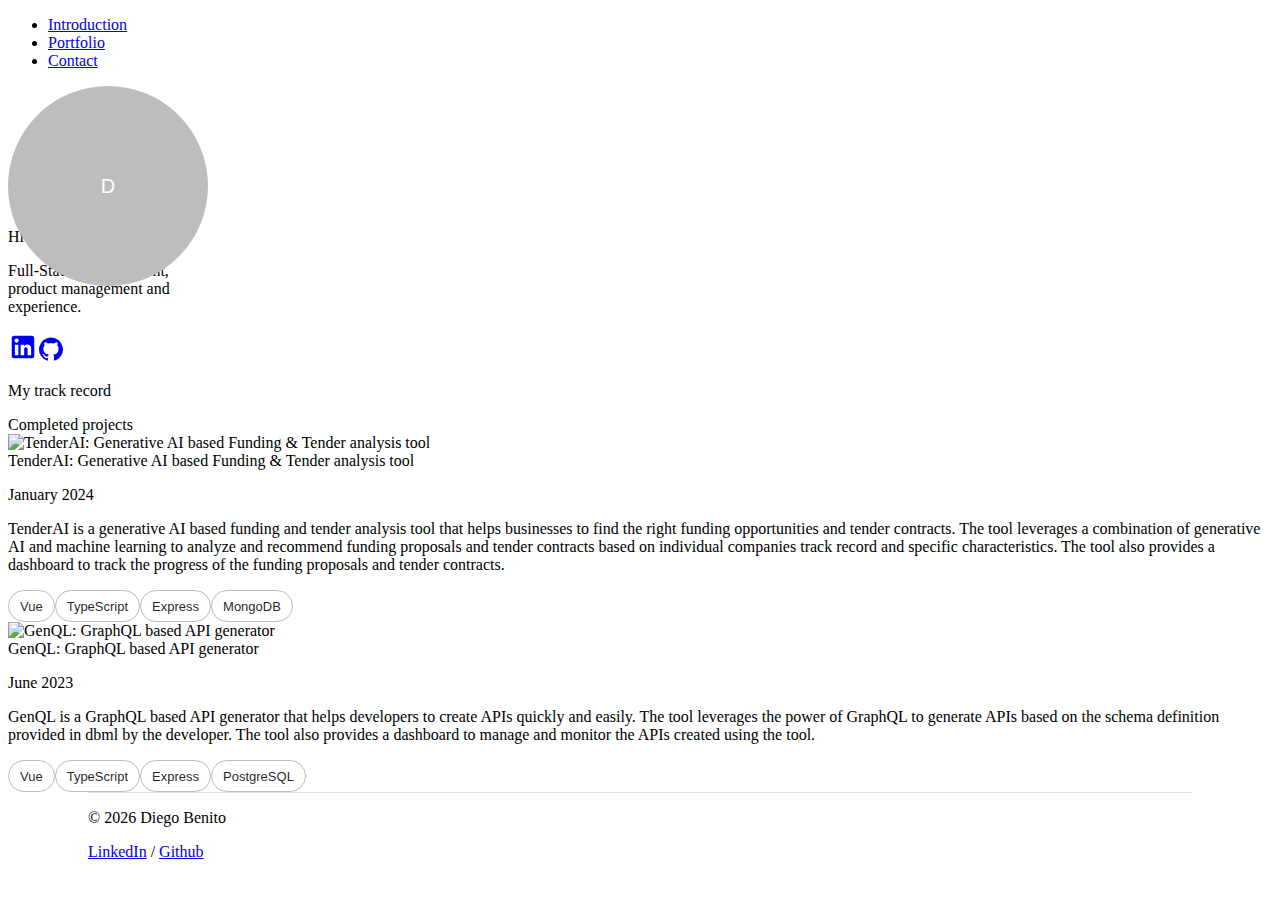
==== commit c5ca46a3: "." ====
--- a/index.html
+++ b/index.html
@@ -1 +1 @@
-<!DOCTYPE html><html lang="en"><head><meta charSet="utf-8"/><meta name="viewport" content="width=device-width, initial-scale=1"/><link rel="preload" as="image" href="https://i.imgur.com/czkihZK.png"/><link rel="preload" as="image" href="https://i.imgur.com/9JoxXZg.png"/><link rel="preload" as="image" href="https://i.imgur.com/4Eh70NQ.png"/><link rel="stylesheet" href="/_next/static/css/27b4d6b789fddb24.css" data-precedence="next"/><link rel="stylesheet" href="/_next/static/css/0d9b1a09e9e127c3.css" data-precedence="next"/><link rel="stylesheet" href="/_next/static/css/a9b65e1a703d790d.css" data-precedence="next"/><link rel="preload" as="script" fetchPriority="low" href="/_next/static/chunks/webpack-0a9d4eef76d05fe1.js"/><script src="/_next/static/chunks/fd9d1056-7fbf5fc2b4cd2d64.js" async=""></script><script src="/_next/static/chunks/117-fc9425dbb6e12b2c.js" async=""></script><script src="/_next/static/chunks/main-app-7dd2f1f308ddb795.js" async=""></script><script src="/_next/static/chunks/694-2f188c974ec3434d.js" async=""></script><script src="/_next/static/chunks/app/page-52142c7c9209670c.js" async=""></script><title>Diego Benito - Full-Stack Developer</title><meta name="description" content="Diego Benito&#x27;s portfolio"/><link rel="icon" href="/favicon.ico" type="image/x-icon" sizes="16x16"/><script src="/_next/static/chunks/polyfills-42372ed130431b0a.js" noModule=""></script></head><body class="__variable_1e4310 __variable_c3aa02 antialiased"><div class="min-h-screen font-[family-name:var(--font-geist-sans)]"><div class="mx-10 mt-10"><div class="flex justify-center"><nav class="pointer-events-auto md:block"><ul class="flex rounded-full bg-white/90 px-3 text-sm font-medium text-zinc-800 shadow-lg shadow-zinc-800/5 ring-1 ring-zinc-900/5 backdrop-blur dark:bg-zinc-800/90 dark:text-zinc-200 dark:ring-white/10"><li><a class="relative block px-3 py-2 transition hover:text-teal-500 dark:hover:text-teal-400" href="#">Introduction</a></li><li><a class="relative block px-3 py-2 transition hover:text-teal-500 dark:hover:text-teal-400" href="#trackRecord">Portfolio</a></li><li><a class="relative block px-3 py-2 transition hover:text-teal-500 dark:hover:text-teal-400" href="#">Contact</a></li></ul></nav></div></div><div class="flex justify-center mt-20 " style="height:125px"><style data-emotion="css 86vbul">.css-86vbul{position:relative;display:-webkit-box;display:-webkit-flex;display:-ms-flexbox;display:flex;-webkit-align-items:center;-webkit-box-align:center;-ms-flex-align:center;align-items:center;-webkit-box-pack:center;-ms-flex-pack:center;-webkit-justify-content:center;justify-content:center;-webkit-flex-shrink:0;-ms-flex-negative:0;flex-shrink:0;width:40px;height:40px;font-family:"Roboto","Helvetica","Arial",sans-serif;font-size:1.25rem;line-height:1;border-radius:50%;overflow:hidden;-webkit-user-select:none;-moz-user-select:none;-ms-user-select:none;user-select:none;width:200px;height:200px;}</style><div class="MuiAvatar-root MuiAvatar-circular shadow-2xl css-86vbul"><style data-emotion="css 45do71">.css-45do71{width:100%;height:100%;text-align:center;object-fit:cover;color:transparent;text-indent:10000px;}</style><img alt="Diego Benito" src="https://i.imgur.com/czkihZK.png" class="MuiAvatar-img css-45do71"/></div></div><div class="flex justify-center mt-36 text-lg"><p class="text-neutral-500">Hi! Im Diego 👋</p></div><div><p class="shiny-text mt-6">Full-Stack Development,<br/>product management and<br/>experience.</p></div><div class="flex justify-center text-neutral-600 mt-5 duration-300"><a href="https://www.linkedin.com/in/diego-b-m/" target="_blank"><style data-emotion="css 2g5xa9">.css-2g5xa9{-webkit-user-select:none;-moz-user-select:none;-ms-user-select:none;user-select:none;width:1em;height:1em;display:inline-block;-webkit-flex-shrink:0;-ms-flex-negative:0;flex-shrink:0;-webkit-transition:fill 200ms cubic-bezier(0.4, 0, 0.2, 1) 0ms;transition:fill 200ms cubic-bezier(0.4, 0, 0.2, 1) 0ms;fill:currentColor;font-size:1.5rem;font-size:30px;}</style><svg class="MuiSvgIcon-root MuiSvgIcon-fontSizeMedium mr-4 hover:text-neutral-400 transition duration-300 css-2g5xa9" focusable="false" aria-hidden="true" viewBox="0 0 24 24" data-testid="LinkedInIcon"><path d="M19 3a2 2 0 0 1 2 2v14a2 2 0 0 1-2 2H5a2 2 0 0 1-2-2V5a2 2 0 0 1 2-2h14m-.5 15.5v-5.3a3.26 3.26 0 0 0-3.26-3.26c-.85 0-1.84.52-2.32 1.3v-1.11h-2.79v8.37h2.79v-4.93c0-.77.62-1.4 1.39-1.4a1.4 1.4 0 0 1 1.4 1.4v4.93h2.79M6.88 8.56a1.68 1.68 0 0 0 1.68-1.68c0-.93-.75-1.69-1.68-1.69a1.69 1.69 0 0 0-1.69 1.69c0 .93.76 1.68 1.69 1.68m1.39 9.94v-8.37H5.5v8.37h2.77z"></path></svg></a><a href="https://github.com/dbenito2000" target="_blank"><style data-emotion="css w1uon3">.css-w1uon3{-webkit-user-select:none;-moz-user-select:none;-ms-user-select:none;user-select:none;width:1em;height:1em;display:inline-block;-webkit-flex-shrink:0;-ms-flex-negative:0;flex-shrink:0;-webkit-transition:fill 200ms cubic-bezier(0.4, 0, 0.2, 1) 0ms;transition:fill 200ms cubic-bezier(0.4, 0, 0.2, 1) 0ms;fill:currentColor;font-size:1.5rem;font-size:26px;}</style><svg class="MuiSvgIcon-root MuiSvgIcon-fontSizeMedium hover:text-neutral-400 transition duration-300 css-w1uon3" focusable="false" aria-hidden="true" viewBox="0 0 24 24" data-testid="GitHubIcon"><path d="M12 1.27a11 11 0 00-3.48 21.46c.55.09.73-.28.73-.55v-1.84c-3.03.64-3.67-1.46-3.67-1.46-.55-1.29-1.28-1.65-1.28-1.65-.92-.65.1-.65.1-.65 1.1 0 1.73 1.1 1.73 1.1.92 1.65 2.57 1.2 3.21.92a2 2 0 01.64-1.47c-2.47-.27-5.04-1.19-5.04-5.5 0-1.1.46-2.1 1.2-2.84a3.76 3.76 0 010-2.93s.91-.28 3.11 1.1c1.8-.49 3.7-.49 5.5 0 2.1-1.38 3.02-1.1 3.02-1.1a3.76 3.76 0 010 2.93c.83.74 1.2 1.74 1.2 2.94 0 4.21-2.57 5.13-5.04 5.4.45.37.82.92.82 2.02v3.03c0 .27.1.64.73.55A11 11 0 0012 1.27"></path></svg></a></div><p class="flex justify-center text-neutral-500 mt-40 pt-5" id="trackRecord">My track record</p><div class="flex justify-center text-neutral-300 sm:text-5xl text-3xl">Completed projects</div><div class="flex flex-wrap justify-center mt-10 mb-20 clickable"><div class="max-w-sm rounded overflow-hidden shadow-lg m-4 bg-neutral-900 flex flex-col justify-between"><img class="w-full px-10 py-10 purple-bg" src="https://i.imgur.com/9JoxXZg.png" alt="TenderAI: Generative AI based Funding &amp; Tender analysis tool"/><div class="px-6 py-4 flex-grow"><div class="font-bold text-xl">TenderAI: Generative AI based Funding &amp; Tender analysis tool</div><p class="text-gray-500 text-sm mb-4">January 2024</p><p class="text-gray-400 text-base">TenderAI is a generative AI based funding and tender analysis tool that helps businesses to find the right funding opportunities and tender contracts. The tool leverages a combination of generative AI and machine learning to analyze and recommend funding proposals and tender contracts based on individual companies track record and specific characteristics. The tool also provides a dashboard to track the progress of the funding proposals and tender contracts.</p></div><div class="px-6 pt-4 pb-2"><style data-emotion="css wsge5k">.css-wsge5k{max-width:100%;font-family:"Roboto","Helvetica","Arial",sans-serif;font-size:0.8125rem;display:-webkit-inline-box;display:-webkit-inline-flex;display:-ms-inline-flexbox;display:inline-flex;-webkit-align-items:center;-webkit-box-align:center;-ms-flex-align:center;align-items:center;-webkit-box-pack:center;-ms-flex-pack:center;-webkit-justify-content:center;justify-content:center;height:32px;color:rgba(0, 0, 0, 0.87);background-color:rgba(0, 0, 0, 0.08);border-radius:16px;white-space:nowrap;-webkit-transition:background-color 300ms cubic-bezier(0.4, 0, 0.2, 1) 0ms,box-shadow 300ms cubic-bezier(0.4, 0, 0.2, 1) 0ms;transition:background-color 300ms cubic-bezier(0.4, 0, 0.2, 1) 0ms,box-shadow 300ms cubic-bezier(0.4, 0, 0.2, 1) 0ms;cursor:unset;outline:0;-webkit-text-decoration:none;text-decoration:none;border:0;padding:0;vertical-align:middle;box-sizing:border-box;background-color:transparent;border:1px solid #bdbdbd;}.css-wsge5k.Mui-disabled{opacity:0.38;pointer-events:none;}.css-wsge5k .MuiChip-avatar{margin-left:5px;margin-right:-6px;width:24px;height:24px;color:#616161;font-size:0.75rem;}.css-wsge5k .MuiChip-avatarColorPrimary{color:#fff;background-color:#1565c0;}.css-wsge5k .MuiChip-avatarColorSecondary{color:#fff;background-color:#7b1fa2;}.css-wsge5k .MuiChip-avatarSmall{margin-left:4px;margin-right:-4px;width:18px;height:18px;font-size:0.625rem;}.css-wsge5k .MuiChip-icon{margin-left:5px;margin-right:-6px;}.css-wsge5k .MuiChip-deleteIcon{-webkit-tap-highlight-color:transparent;color:rgba(0, 0, 0, 0.26);font-size:22px;cursor:pointer;margin:0 5px 0 -6px;}.css-wsge5k .MuiChip-deleteIcon:hover{color:rgba(0, 0, 0, 0.4);}.css-wsge5k .MuiChip-icon{color:#616161;}.css-wsge5k.MuiChip-clickable:hover{background-color:rgba(0, 0, 0, 0.04);}.css-wsge5k.Mui-focusVisible{background-color:rgba(0, 0, 0, 0.12);}.css-wsge5k .MuiChip-avatar{margin-left:4px;}.css-wsge5k .MuiChip-avatarSmall{margin-left:2px;}.css-wsge5k .MuiChip-icon{margin-left:4px;}.css-wsge5k .MuiChip-iconSmall{margin-left:2px;}.css-wsge5k .MuiChip-deleteIcon{margin-right:5px;}.css-wsge5k .MuiChip-deleteIconSmall{margin-right:3px;}</style><div class="MuiChip-root MuiChip-outlined MuiChip-sizeMedium MuiChip-colorDefault MuiChip-outlinedDefault !text-neutral-300 mr-2 mb-2 css-wsge5k"><style data-emotion="css qbwvub">.css-qbwvub{overflow:hidden;text-overflow:ellipsis;padding-left:12px;padding-right:12px;white-space:nowrap;padding-left:11px;padding-right:11px;}</style><span class="MuiChip-label MuiChip-labelMedium css-qbwvub">Vue</span></div><style data-emotion="css wsge5k">.css-wsge5k{max-width:100%;font-family:"Roboto","Helvetica","Arial",sans-serif;font-size:0.8125rem;display:-webkit-inline-box;display:-webkit-inline-flex;display:-ms-inline-flexbox;display:inline-flex;-webkit-align-items:center;-webkit-box-align:center;-ms-flex-align:center;align-items:center;-webkit-box-pack:center;-ms-flex-pack:center;-webkit-justify-content:center;justify-content:center;height:32px;color:rgba(0, 0, 0, 0.87);background-color:rgba(0, 0, 0, 0.08);border-radius:16px;white-space:nowrap;-webkit-transition:background-color 300ms cubic-bezier(0.4, 0, 0.2, 1) 0ms,box-shadow 300ms cubic-bezier(0.4, 0, 0.2, 1) 0ms;transition:background-color 300ms cubic-bezier(0.4, 0, 0.2, 1) 0ms,box-shadow 300ms cubic-bezier(0.4, 0, 0.2, 1) 0ms;cursor:unset;outline:0;-webkit-text-decoration:none;text-decoration:none;border:0;padding:0;vertical-align:middle;box-sizing:border-box;background-color:transparent;border:1px solid #bdbdbd;}.css-wsge5k.Mui-disabled{opacity:0.38;pointer-events:none;}.css-wsge5k .MuiChip-avatar{margin-left:5px;margin-right:-6px;width:24px;height:24px;color:#616161;font-size:0.75rem;}.css-wsge5k .MuiChip-avatarColorPrimary{color:#fff;background-color:#1565c0;}.css-wsge5k .MuiChip-avatarColorSecondary{color:#fff;background-color:#7b1fa2;}.css-wsge5k .MuiChip-avatarSmall{margin-left:4px;margin-right:-4px;width:18px;height:18px;font-size:0.625rem;}.css-wsge5k .MuiChip-icon{margin-left:5px;margin-right:-6px;}.css-wsge5k .MuiChip-deleteIcon{-webkit-tap-highlight-color:transparent;color:rgba(0, 0, 0, 0.26);font-size:22px;cursor:pointer;margin:0 5px 0 -6px;}.css-wsge5k .MuiChip-deleteIcon:hover{color:rgba(0, 0, 0, 0.4);}.css-wsge5k .MuiChip-icon{color:#616161;}.css-wsge5k.MuiChip-clickable:hover{background-color:rgba(0, 0, 0, 0.04);}.css-wsge5k.Mui-focusVisible{background-color:rgba(0, 0, 0, 0.12);}.css-wsge5k .MuiChip-avatar{margin-left:4px;}.css-wsge5k .MuiChip-avatarSmall{margin-left:2px;}.css-wsge5k .MuiChip-icon{margin-left:4px;}.css-wsge5k .MuiChip-iconSmall{margin-left:2px;}.css-wsge5k .MuiChip-deleteIcon{margin-right:5px;}.css-wsge5k .MuiChip-deleteIconSmall{margin-right:3px;}</style><div class="MuiChip-root MuiChip-outlined MuiChip-sizeMedium MuiChip-colorDefault MuiChip-outlinedDefault !text-neutral-300 mr-2 mb-2 css-wsge5k"><style data-emotion="css qbwvub">.css-qbwvub{overflow:hidden;text-overflow:ellipsis;padding-left:12px;padding-right:12px;white-space:nowrap;padding-left:11px;padding-right:11px;}</style><span class="MuiChip-label MuiChip-labelMedium css-qbwvub">TypeScript</span></div><style data-emotion="css wsge5k">.css-wsge5k{max-width:100%;font-family:"Roboto","Helvetica","Arial",sans-serif;font-size:0.8125rem;display:-webkit-inline-box;display:-webkit-inline-flex;display:-ms-inline-flexbox;display:inline-flex;-webkit-align-items:center;-webkit-box-align:center;-ms-flex-align:center;align-items:center;-webkit-box-pack:center;-ms-flex-pack:center;-webkit-justify-content:center;justify-content:center;height:32px;color:rgba(0, 0, 0, 0.87);background-color:rgba(0, 0, 0, 0.08);border-radius:16px;white-space:nowrap;-webkit-transition:background-color 300ms cubic-bezier(0.4, 0, 0.2, 1) 0ms,box-shadow 300ms cubic-bezier(0.4, 0, 0.2, 1) 0ms;transition:background-color 300ms cubic-bezier(0.4, 0, 0.2, 1) 0ms,box-shadow 300ms cubic-bezier(0.4, 0, 0.2, 1) 0ms;cursor:unset;outline:0;-webkit-text-decoration:none;text-decoration:none;border:0;padding:0;vertical-align:middle;box-sizing:border-box;background-color:transparent;border:1px solid #bdbdbd;}.css-wsge5k.Mui-disabled{opacity:0.38;pointer-events:none;}.css-wsge5k .MuiChip-avatar{margin-left:5px;margin-right:-6px;width:24px;height:24px;color:#616161;font-size:0.75rem;}.css-wsge5k .MuiChip-avatarColorPrimary{color:#fff;background-color:#1565c0;}.css-wsge5k .MuiChip-avatarColorSecondary{color:#fff;background-color:#7b1fa2;}.css-wsge5k .MuiChip-avatarSmall{margin-left:4px;margin-right:-4px;width:18px;height:18px;font-size:0.625rem;}.css-wsge5k .MuiChip-icon{margin-left:5px;margin-right:-6px;}.css-wsge5k .MuiChip-deleteIcon{-webkit-tap-highlight-color:transparent;color:rgba(0, 0, 0, 0.26);font-size:22px;cursor:pointer;margin:0 5px 0 -6px;}.css-wsge5k .MuiChip-deleteIcon:hover{color:rgba(0, 0, 0, 0.4);}.css-wsge5k .MuiChip-icon{color:#616161;}.css-wsge5k.MuiChip-clickable:hover{background-color:rgba(0, 0, 0, 0.04);}.css-wsge5k.Mui-focusVisible{background-color:rgba(0, 0, 0, 0.12);}.css-wsge5k .MuiChip-avatar{margin-left:4px;}.css-wsge5k .MuiChip-avatarSmall{margin-left:2px;}.css-wsge5k .MuiChip-icon{margin-left:4px;}.css-wsge5k .MuiChip-iconSmall{margin-left:2px;}.css-wsge5k .MuiChip-deleteIcon{margin-right:5px;}.css-wsge5k .MuiChip-deleteIconSmall{margin-right:3px;}</style><div class="MuiChip-root MuiChip-outlined MuiChip-sizeMedium MuiChip-colorDefault MuiChip-outlinedDefault !text-neutral-300 mr-2 mb-2 css-wsge5k"><style data-emotion="css qbwvub">.css-qbwvub{overflow:hidden;text-overflow:ellipsis;padding-left:12px;padding-right:12px;white-space:nowrap;padding-left:11px;padding-right:11px;}</style><span class="MuiChip-label MuiChip-labelMedium css-qbwvub">Express</span></div><style data-emotion="css wsge5k">.css-wsge5k{max-width:100%;font-family:"Roboto","Helvetica","Arial",sans-serif;font-size:0.8125rem;display:-webkit-inline-box;display:-webkit-inline-flex;display:-ms-inline-flexbox;display:inline-flex;-webkit-align-items:center;-webkit-box-align:center;-ms-flex-align:center;align-items:center;-webkit-box-pack:center;-ms-flex-pack:center;-webkit-justify-content:center;justify-content:center;height:32px;color:rgba(0, 0, 0, 0.87);background-color:rgba(0, 0, 0, 0.08);border-radius:16px;white-space:nowrap;-webkit-transition:background-color 300ms cubic-bezier(0.4, 0, 0.2, 1) 0ms,box-shadow 300ms cubic-bezier(0.4, 0, 0.2, 1) 0ms;transition:background-color 300ms cubic-bezier(0.4, 0, 0.2, 1) 0ms,box-shadow 300ms cubic-bezier(0.4, 0, 0.2, 1) 0ms;cursor:unset;outline:0;-webkit-text-decoration:none;text-decoration:none;border:0;padding:0;vertical-align:middle;box-sizing:border-box;background-color:transparent;border:1px solid #bdbdbd;}.css-wsge5k.Mui-disabled{opacity:0.38;pointer-events:none;}.css-wsge5k .MuiChip-avatar{margin-left:5px;margin-right:-6px;width:24px;height:24px;color:#616161;font-size:0.75rem;}.css-wsge5k .MuiChip-avatarColorPrimary{color:#fff;background-color:#1565c0;}.css-wsge5k .MuiChip-avatarColorSecondary{color:#fff;background-color:#7b1fa2;}.css-wsge5k .MuiChip-avatarSmall{margin-left:4px;margin-right:-4px;width:18px;height:18px;font-size:0.625rem;}.css-wsge5k .MuiChip-icon{margin-left:5px;margin-right:-6px;}.css-wsge5k .MuiChip-deleteIcon{-webkit-tap-highlight-color:transparent;color:rgba(0, 0, 0, 0.26);font-size:22px;cursor:pointer;margin:0 5px 0 -6px;}.css-wsge5k .MuiChip-deleteIcon:hover{color:rgba(0, 0, 0, 0.4);}.css-wsge5k .MuiChip-icon{color:#616161;}.css-wsge5k.MuiChip-clickable:hover{background-color:rgba(0, 0, 0, 0.04);}.css-wsge5k.Mui-focusVisible{background-color:rgba(0, 0, 0, 0.12);}.css-wsge5k .MuiChip-avatar{margin-left:4px;}.css-wsge5k .MuiChip-avatarSmall{margin-left:2px;}.css-wsge5k .MuiChip-icon{margin-left:4px;}.css-wsge5k .MuiChip-iconSmall{margin-left:2px;}.css-wsge5k .MuiChip-deleteIcon{margin-right:5px;}.css-wsge5k .MuiChip-deleteIconSmall{margin-right:3px;}</style><div class="MuiChip-root MuiChip-outlined MuiChip-sizeMedium MuiChip-colorDefault MuiChip-outlinedDefault !text-neutral-300 mr-2 mb-2 css-wsge5k"><style data-emotion="css qbwvub">.css-qbwvub{overflow:hidden;text-overflow:ellipsis;padding-left:12px;padding-right:12px;white-space:nowrap;padding-left:11px;padding-right:11px;}</style><span class="MuiChip-label MuiChip-labelMedium css-qbwvub">MongoDB</span></div></div></div><div class="max-w-sm rounded overflow-hidden shadow-lg m-4 bg-neutral-900 flex flex-col justify-between"><img class="w-full px-10 py-10 purple-bg" src="https://i.imgur.com/4Eh70NQ.png" alt="GenQL: GraphQL based API generator"/><div class="px-6 py-4 flex-grow"><div class="font-bold text-xl">GenQL: GraphQL based API generator</div><p class="text-gray-500 text-sm mb-4">June 2023</p><p class="text-gray-400 text-base">GenQL is a GraphQL based API generator that helps developers to create APIs quickly and easily. The tool leverages the power of GraphQL to generate APIs based on the schema definition provided in dbml by the developer. The tool also provides a dashboard to manage and monitor the APIs created using the tool.</p></div><div class="px-6 pt-4 pb-2"><style data-emotion="css wsge5k">.css-wsge5k{max-width:100%;font-family:"Roboto","Helvetica","Arial",sans-serif;font-size:0.8125rem;display:-webkit-inline-box;display:-webkit-inline-flex;display:-ms-inline-flexbox;display:inline-flex;-webkit-align-items:center;-webkit-box-align:center;-ms-flex-align:center;align-items:center;-webkit-box-pack:center;-ms-flex-pack:center;-webkit-justify-content:center;justify-content:center;height:32px;color:rgba(0, 0, 0, 0.87);background-color:rgba(0, 0, 0, 0.08);border-radius:16px;white-space:nowrap;-webkit-transition:background-color 300ms cubic-bezier(0.4, 0, 0.2, 1) 0ms,box-shadow 300ms cubic-bezier(0.4, 0, 0.2, 1) 0ms;transition:background-color 300ms cubic-bezier(0.4, 0, 0.2, 1) 0ms,box-shadow 300ms cubic-bezier(0.4, 0, 0.2, 1) 0ms;cursor:unset;outline:0;-webkit-text-decoration:none;text-decoration:none;border:0;padding:0;vertical-align:middle;box-sizing:border-box;background-color:transparent;border:1px solid #bdbdbd;}.css-wsge5k.Mui-disabled{opacity:0.38;pointer-events:none;}.css-wsge5k .MuiChip-avatar{margin-left:5px;margin-right:-6px;width:24px;height:24px;color:#616161;font-size:0.75rem;}.css-wsge5k .MuiChip-avatarColorPrimary{color:#fff;background-color:#1565c0;}.css-wsge5k .MuiChip-avatarColorSecondary{color:#fff;background-color:#7b1fa2;}.css-wsge5k .MuiChip-avatarSmall{margin-left:4px;margin-right:-4px;width:18px;height:18px;font-size:0.625rem;}.css-wsge5k .MuiChip-icon{margin-left:5px;margin-right:-6px;}.css-wsge5k .MuiChip-deleteIcon{-webkit-tap-highlight-color:transparent;color:rgba(0, 0, 0, 0.26);font-size:22px;cursor:pointer;margin:0 5px 0 -6px;}.css-wsge5k .MuiChip-deleteIcon:hover{color:rgba(0, 0, 0, 0.4);}.css-wsge5k .MuiChip-icon{color:#616161;}.css-wsge5k.MuiChip-clickable:hover{background-color:rgba(0, 0, 0, 0.04);}.css-wsge5k.Mui-focusVisible{background-color:rgba(0, 0, 0, 0.12);}.css-wsge5k .MuiChip-avatar{margin-left:4px;}.css-wsge5k .MuiChip-avatarSmall{margin-left:2px;}.css-wsge5k .MuiChip-icon{margin-left:4px;}.css-wsge5k .MuiChip-iconSmall{margin-left:2px;}.css-wsge5k .MuiChip-deleteIcon{margin-right:5px;}.css-wsge5k .MuiChip-deleteIconSmall{margin-right:3px;}</style><div class="MuiChip-root MuiChip-outlined MuiChip-sizeMedium MuiChip-colorDefault MuiChip-outlinedDefault !text-neutral-300 mr-2 mb-2 css-wsge5k"><style data-emotion="css qbwvub">.css-qbwvub{overflow:hidden;text-overflow:ellipsis;padding-left:12px;padding-right:12px;white-space:nowrap;padding-left:11px;padding-right:11px;}</style><span class="MuiChip-label MuiChip-labelMedium css-qbwvub">Vue</span></div><style data-emotion="css wsge5k">.css-wsge5k{max-width:100%;font-family:"Roboto","Helvetica","Arial",sans-serif;font-size:0.8125rem;display:-webkit-inline-box;display:-webkit-inline-flex;display:-ms-inline-flexbox;display:inline-flex;-webkit-align-items:center;-webkit-box-align:center;-ms-flex-align:center;align-items:center;-webkit-box-pack:center;-ms-flex-pack:center;-webkit-justify-content:center;justify-content:center;height:32px;color:rgba(0, 0, 0, 0.87);background-color:rgba(0, 0, 0, 0.08);border-radius:16px;white-space:nowrap;-webkit-transition:background-color 300ms cubic-bezier(0.4, 0, 0.2, 1) 0ms,box-shadow 300ms cubic-bezier(0.4, 0, 0.2, 1) 0ms;transition:background-color 300ms cubic-bezier(0.4, 0, 0.2, 1) 0ms,box-shadow 300ms cubic-bezier(0.4, 0, 0.2, 1) 0ms;cursor:unset;outline:0;-webkit-text-decoration:none;text-decoration:none;border:0;padding:0;vertical-align:middle;box-sizing:border-box;background-color:transparent;border:1px solid #bdbdbd;}.css-wsge5k.Mui-disabled{opacity:0.38;pointer-events:none;}.css-wsge5k .MuiChip-avatar{margin-left:5px;margin-right:-6px;width:24px;height:24px;color:#616161;font-size:0.75rem;}.css-wsge5k .MuiChip-avatarColorPrimary{color:#fff;background-color:#1565c0;}.css-wsge5k .MuiChip-avatarColorSecondary{color:#fff;background-color:#7b1fa2;}.css-wsge5k .MuiChip-avatarSmall{margin-left:4px;margin-right:-4px;width:18px;height:18px;font-size:0.625rem;}.css-wsge5k .MuiChip-icon{margin-left:5px;margin-right:-6px;}.css-wsge5k .MuiChip-deleteIcon{-webkit-tap-highlight-color:transparent;color:rgba(0, 0, 0, 0.26);font-size:22px;cursor:pointer;margin:0 5px 0 -6px;}.css-wsge5k .MuiChip-deleteIcon:hover{color:rgba(0, 0, 0, 0.4);}.css-wsge5k .MuiChip-icon{color:#616161;}.css-wsge5k.MuiChip-clickable:hover{background-color:rgba(0, 0, 0, 0.04);}.css-wsge5k.Mui-focusVisible{background-color:rgba(0, 0, 0, 0.12);}.css-wsge5k .MuiChip-avatar{margin-left:4px;}.css-wsge5k .MuiChip-avatarSmall{margin-left:2px;}.css-wsge5k .MuiChip-icon{margin-left:4px;}.css-wsge5k .MuiChip-iconSmall{margin-left:2px;}.css-wsge5k .MuiChip-deleteIcon{margin-right:5px;}.css-wsge5k .MuiChip-deleteIconSmall{margin-right:3px;}</style><div class="MuiChip-root MuiChip-outlined MuiChip-sizeMedium MuiChip-colorDefault MuiChip-outlinedDefault !text-neutral-300 mr-2 mb-2 css-wsge5k"><style data-emotion="css qbwvub">.css-qbwvub{overflow:hidden;text-overflow:ellipsis;padding-left:12px;padding-right:12px;white-space:nowrap;padding-left:11px;padding-right:11px;}</style><span class="MuiChip-label MuiChip-labelMedium css-qbwvub">TypeScript</span></div><style data-emotion="css wsge5k">.css-wsge5k{max-width:100%;font-family:"Roboto","Helvetica","Arial",sans-serif;font-size:0.8125rem;display:-webkit-inline-box;display:-webkit-inline-flex;display:-ms-inline-flexbox;display:inline-flex;-webkit-align-items:center;-webkit-box-align:center;-ms-flex-align:center;align-items:center;-webkit-box-pack:center;-ms-flex-pack:center;-webkit-justify-content:center;justify-content:center;height:32px;color:rgba(0, 0, 0, 0.87);background-color:rgba(0, 0, 0, 0.08);border-radius:16px;white-space:nowrap;-webkit-transition:background-color 300ms cubic-bezier(0.4, 0, 0.2, 1) 0ms,box-shadow 300ms cubic-bezier(0.4, 0, 0.2, 1) 0ms;transition:background-color 300ms cubic-bezier(0.4, 0, 0.2, 1) 0ms,box-shadow 300ms cubic-bezier(0.4, 0, 0.2, 1) 0ms;cursor:unset;outline:0;-webkit-text-decoration:none;text-decoration:none;border:0;padding:0;vertical-align:middle;box-sizing:border-box;background-color:transparent;border:1px solid #bdbdbd;}.css-wsge5k.Mui-disabled{opacity:0.38;pointer-events:none;}.css-wsge5k .MuiChip-avatar{margin-left:5px;margin-right:-6px;width:24px;height:24px;color:#616161;font-size:0.75rem;}.css-wsge5k .MuiChip-avatarColorPrimary{color:#fff;background-color:#1565c0;}.css-wsge5k .MuiChip-avatarColorSecondary{color:#fff;background-color:#7b1fa2;}.css-wsge5k .MuiChip-avatarSmall{margin-left:4px;margin-right:-4px;width:18px;height:18px;font-size:0.625rem;}.css-wsge5k .MuiChip-icon{margin-left:5px;margin-right:-6px;}.css-wsge5k .MuiChip-deleteIcon{-webkit-tap-highlight-color:transparent;color:rgba(0, 0, 0, 0.26);font-size:22px;cursor:pointer;margin:0 5px 0 -6px;}.css-wsge5k .MuiChip-deleteIcon:hover{color:rgba(0, 0, 0, 0.4);}.css-wsge5k .MuiChip-icon{color:#616161;}.css-wsge5k.MuiChip-clickable:hover{background-color:rgba(0, 0, 0, 0.04);}.css-wsge5k.Mui-focusVisible{background-color:rgba(0, 0, 0, 0.12);}.css-wsge5k .MuiChip-avatar{margin-left:4px;}.css-wsge5k .MuiChip-avatarSmall{margin-left:2px;}.css-wsge5k .MuiChip-icon{margin-left:4px;}.css-wsge5k .MuiChip-iconSmall{margin-left:2px;}.css-wsge5k .MuiChip-deleteIcon{margin-right:5px;}.css-wsge5k .MuiChip-deleteIconSmall{margin-right:3px;}</style><div class="MuiChip-root MuiChip-outlined MuiChip-sizeMedium MuiChip-colorDefault MuiChip-outlinedDefault !text-neutral-300 mr-2 mb-2 css-wsge5k"><style data-emotion="css qbwvub">.css-qbwvub{overflow:hidden;text-overflow:ellipsis;padding-left:12px;padding-right:12px;white-space:nowrap;padding-left:11px;padding-right:11px;}</style><span class="MuiChip-label MuiChip-labelMedium css-qbwvub">Express</span></div><style data-emotion="css wsge5k">.css-wsge5k{max-width:100%;font-family:"Roboto","Helvetica","Arial",sans-serif;font-size:0.8125rem;display:-webkit-inline-box;display:-webkit-inline-flex;display:-ms-inline-flexbox;display:inline-flex;-webkit-align-items:center;-webkit-box-align:center;-ms-flex-align:center;align-items:center;-webkit-box-pack:center;-ms-flex-pack:center;-webkit-justify-content:center;justify-content:center;height:32px;color:rgba(0, 0, 0, 0.87);background-color:rgba(0, 0, 0, 0.08);border-radius:16px;white-space:nowrap;-webkit-transition:background-color 300ms cubic-bezier(0.4, 0, 0.2, 1) 0ms,box-shadow 300ms cubic-bezier(0.4, 0, 0.2, 1) 0ms;transition:background-color 300ms cubic-bezier(0.4, 0, 0.2, 1) 0ms,box-shadow 300ms cubic-bezier(0.4, 0, 0.2, 1) 0ms;cursor:unset;outline:0;-webkit-text-decoration:none;text-decoration:none;border:0;padding:0;vertical-align:middle;box-sizing:border-box;background-color:transparent;border:1px solid #bdbdbd;}.css-wsge5k.Mui-disabled{opacity:0.38;pointer-events:none;}.css-wsge5k .MuiChip-avatar{margin-left:5px;margin-right:-6px;width:24px;height:24px;color:#616161;font-size:0.75rem;}.css-wsge5k .MuiChip-avatarColorPrimary{color:#fff;background-color:#1565c0;}.css-wsge5k .MuiChip-avatarColorSecondary{color:#fff;background-color:#7b1fa2;}.css-wsge5k .MuiChip-avatarSmall{margin-left:4px;margin-right:-4px;width:18px;height:18px;font-size:0.625rem;}.css-wsge5k .MuiChip-icon{margin-left:5px;margin-right:-6px;}.css-wsge5k .MuiChip-deleteIcon{-webkit-tap-highlight-color:transparent;color:rgba(0, 0, 0, 0.26);font-size:22px;cursor:pointer;margin:0 5px 0 -6px;}.css-wsge5k .MuiChip-deleteIcon:hover{color:rgba(0, 0, 0, 0.4);}.css-wsge5k .MuiChip-icon{color:#616161;}.css-wsge5k.MuiChip-clickable:hover{background-color:rgba(0, 0, 0, 0.04);}.css-wsge5k.Mui-focusVisible{background-color:rgba(0, 0, 0, 0.12);}.css-wsge5k .MuiChip-avatar{margin-left:4px;}.css-wsge5k .MuiChip-avatarSmall{margin-left:2px;}.css-wsge5k .MuiChip-icon{margin-left:4px;}.css-wsge5k .MuiChip-iconSmall{margin-left:2px;}.css-wsge5k .MuiChip-deleteIcon{margin-right:5px;}.css-wsge5k .MuiChip-deleteIconSmall{margin-right:3px;}</style><div class="MuiChip-root MuiChip-outlined MuiChip-sizeMedium MuiChip-colorDefault MuiChip-outlinedDefault !text-neutral-300 mr-2 mb-2 css-wsge5k"><style data-emotion="css qbwvub">.css-qbwvub{overflow:hidden;text-overflow:ellipsis;padding-left:12px;padding-right:12px;white-space:nowrap;padding-left:11px;padding-right:11px;}</style><span class="MuiChip-label MuiChip-labelMedium css-qbwvub">PostgreSQL</span></div></div></div></div><div style="margin-right:80px;margin-left:80px" class="mb-4"><style data-emotion="css 9k49o2">.css-9k49o2{margin:0;-webkit-flex-shrink:0;-ms-flex-negative:0;flex-shrink:0;border-width:0;border-style:solid;border-color:rgba(0, 0, 0, 0.12);border-bottom-width:thin;}</style><hr class="MuiDivider-root MuiDivider-fullWidth !border-neutral-600 css-9k49o2"/><div class="flex justify-between"><p class="text-neutral-500 mt-5">© <!-- -->2024<!-- --> Diego Benito</p><p class="text-neutral-500 mt-5"><a href="https://www.linkedin.com/in/diego-b-m/" target="_blank">LinkedIn</a> / <a href="https://github.com/dbenito2000" target="_blank">Github</a></p></div></div></div><script src="/_next/static/chunks/webpack-0a9d4eef76d05fe1.js" async=""></script><script>(self.__next_f=self.__next_f||[]).push([0]);self.__next_f.push([2,null])</script><script>self.__next_f.push([1,"1:HL[\"/_next/static/css/27b4d6b789fddb24.css\",\"style\"]\n2:HL[\"/_next/static/css/0d9b1a09e9e127c3.css\",\"style\"]\n3:HL[\"/_next/static/css/a9b65e1a703d790d.css\",\"style\"]\n"])</script><script>self.__next_f.push([1,"4:I[2846,[],\"\"]\n6:I[9107,[],\"ClientPageRoot\"]\n7:I[8561,[\"694\",\"static/chunks/694-2f188c974ec3434d.js\",\"931\",\"static/chunks/app/page-52142c7c9209670c.js\"],\"default\",1]\n8:I[4707,[],\"\"]\n9:I[6423,[],\"\"]\nb:I[1060,[],\"\"]\nc:[]\n"])</script><script>self.__next_f.push([1,"0:[\"$\",\"$L4\",null,{\"buildId\":\"Lb7YAOL_9NseZPjGTnd4i\",\"assetPrefix\":\"\",\"urlParts\":[\"\",\"\"],\"initialTree\":[\"\",{\"children\":[\"__PAGE__\",{}]},\"$undefined\",\"$undefined\",true],\"initialSeedData\":[\"\",{\"children\":[\"__PAGE__\",{},[[\"$L5\",[\"$\",\"$L6\",null,{\"props\":{\"params\":{},\"searchParams\":{}},\"Component\":\"$7\"}],null],null],null]},[[[[\"$\",\"link\",\"0\",{\"rel\":\"stylesheet\",\"href\":\"/_next/static/css/27b4d6b789fddb24.css\",\"precedence\":\"next\",\"crossOrigin\":\"$undefined\"}],[\"$\",\"link\",\"1\",{\"rel\":\"stylesheet\",\"href\":\"/_next/static/css/0d9b1a09e9e127c3.css\",\"precedence\":\"next\",\"crossOrigin\":\"$undefined\"}],[\"$\",\"link\",\"2\",{\"rel\":\"stylesheet\",\"href\":\"/_next/static/css/a9b65e1a703d790d.css\",\"precedence\":\"next\",\"crossOrigin\":\"$undefined\"}]],[\"$\",\"html\",null,{\"lang\":\"en\",\"children\":[\"$\",\"body\",null,{\"className\":\"__variable_1e4310 __variable_c3aa02 antialiased\",\"children\":[\"$\",\"$L8\",null,{\"parallelRouterKey\":\"children\",\"segmentPath\":[\"children\"],\"error\":\"$undefined\",\"errorStyles\":\"$undefined\",\"errorScripts\":\"$undefined\",\"template\":[\"$\",\"$L9\",null,{}],\"templateStyles\":\"$undefined\",\"templateScripts\":\"$undefined\",\"notFound\":[[\"$\",\"title\",null,{\"children\":\"404: This page could not be found.\"}],[\"$\",\"div\",null,{\"style\":{\"fontFamily\":\"system-ui,\\\"Segoe UI\\\",Roboto,Helvetica,Arial,sans-serif,\\\"Apple Color Emoji\\\",\\\"Segoe UI Emoji\\\"\",\"height\":\"100vh\",\"textAlign\":\"center\",\"display\":\"flex\",\"flexDirection\":\"column\",\"alignItems\":\"center\",\"justifyContent\":\"center\"},\"children\":[\"$\",\"div\",null,{\"children\":[[\"$\",\"style\",null,{\"dangerouslySetInnerHTML\":{\"__html\":\"body{color:#000;background:#fff;margin:0}.next-error-h1{border-right:1px solid rgba(0,0,0,.3)}@media (prefers-color-scheme:dark){body{color:#fff;background:#000}.next-error-h1{border-right:1px solid rgba(255,255,255,.3)}}\"}}],[\"$\",\"h1\",null,{\"className\":\"next-error-h1\",\"style\":{\"display\":\"inline-block\",\"margin\":\"0 20px 0 0\",\"padding\":\"0 23px 0 0\",\"fontSize\":24,\"fontWeight\":500,\"verticalAlign\":\"top\",\"lineHeight\":\"49px\"},\"children\":\"404\"}],[\"$\",\"div\",null,{\"style\":{\"display\":\"inline-block\"},\"children\":[\"$\",\"h2\",null,{\"style\":{\"fontSize\":14,\"fontWeight\":400,\"lineHeight\":\"49px\",\"margin\":0},\"children\":\"This page could not be found.\"}]}]]}]}]],\"notFoundStyles\":[]}]}]}]],null],null],\"couldBeIntercepted\":false,\"initialHead\":[null,\"$La\"],\"globalErrorComponent\":\"$b\",\"missingSlots\":\"$Wc\"}]\n"])</script><script>self.__next_f.push([1,"a:[[\"$\",\"meta\",\"0\",{\"name\":\"viewport\",\"content\":\"width=device-width, initial-scale=1\"}],[\"$\",\"meta\",\"1\",{\"charSet\":\"utf-8\"}],[\"$\",\"title\",\"2\",{\"children\":\"Diego Benito - Full-Stack Developer\"}],[\"$\",\"meta\",\"3\",{\"name\":\"description\",\"content\":\"Diego Benito's portfolio\"}],[\"$\",\"link\",\"4\",{\"rel\":\"icon\",\"href\":\"/favicon.ico\",\"type\":\"image/x-icon\",\"sizes\":\"16x16\"}]]\n5:null\n"])</script></body></html>+<!DOCTYPE html><html lang="en"><head><meta charSet="utf-8"/><meta name="viewport" content="width=device-width, initial-scale=1"/><link rel="preload" as="image" href="https://i.imgur.com/czkihZK.png"/><link rel="preload" as="image" href="https://i.imgur.com/9JoxXZg.png"/><link rel="preload" as="image" href="https://i.imgur.com/4Eh70NQ.png"/><link rel="stylesheet" href="/_next/static/css/27b4d6b789fddb24.css" data-precedence="next"/><link rel="stylesheet" href="/_next/static/css/0d9b1a09e9e127c3.css" data-precedence="next"/><link rel="stylesheet" href="/_next/static/css/a9b65e1a703d790d.css" data-precedence="next"/><link rel="preload" as="script" fetchPriority="low" href="/_next/static/chunks/webpack-0a9d4eef76d05fe1.js"/><script src="/_next/static/chunks/fd9d1056-7fbf5fc2b4cd2d64.js" async=""></script><script src="/_next/static/chunks/117-fc9425dbb6e12b2c.js" async=""></script><script src="/_next/static/chunks/main-app-7dd2f1f308ddb795.js" async=""></script><script src="/_next/static/chunks/694-2f188c974ec3434d.js" async=""></script><script src="/_next/static/chunks/app/page-52142c7c9209670c.js" async=""></script><title>Diego Benito - Full-Stack Developer</title><meta name="description" content="Diego Benito&#x27;s portfolio"/><link rel="icon" href="/favicon.ico" type="image/x-icon" sizes="16x16"/><script src="/_next/static/chunks/polyfills-42372ed130431b0a.js" noModule=""></script></head><body class="__variable_1e4310 __variable_c3aa02 antialiased"><div class="min-h-screen font-[family-name:var(--font-geist-sans)]"><div class="mx-10 mt-10"><div class="flex justify-center"><nav class="pointer-events-auto md:block"><ul class="flex rounded-full bg-white/90 px-3 text-sm font-medium text-zinc-800 shadow-lg shadow-zinc-800/5 ring-1 ring-zinc-900/5 backdrop-blur dark:bg-zinc-800/90 dark:text-zinc-200 dark:ring-white/10"><li><a class="relative block px-3 py-2 transition hover:text-teal-500 dark:hover:text-teal-400" href="#">Introduction</a></li><li><a class="relative block px-3 py-2 transition hover:text-teal-500 dark:hover:text-teal-400" href="#trackRecord">Portfolio</a></li><li><a class="relative block px-3 py-2 transition hover:text-teal-500 dark:hover:text-teal-400" href="#">Contact</a></li></ul></nav></div></div><div class="flex justify-center mt-20 " style="height:125px"><style data-emotion="css 86vbul">.css-86vbul{position:relative;display:-webkit-box;display:-webkit-flex;display:-ms-flexbox;display:flex;-webkit-align-items:center;-webkit-box-align:center;-ms-flex-align:center;align-items:center;-webkit-box-pack:center;-ms-flex-pack:center;-webkit-justify-content:center;justify-content:center;-webkit-flex-shrink:0;-ms-flex-negative:0;flex-shrink:0;width:40px;height:40px;font-family:"Roboto","Helvetica","Arial",sans-serif;font-size:1.25rem;line-height:1;border-radius:50%;overflow:hidden;-webkit-user-select:none;-moz-user-select:none;-ms-user-select:none;user-select:none;width:200px;height:200px;}</style><div class="MuiAvatar-root MuiAvatar-circular shadow-2xl css-86vbul"><style data-emotion="css 45do71">.css-45do71{width:100%;height:100%;text-align:center;object-fit:cover;color:transparent;text-indent:10000px;}</style><img alt="Diego Benito" src="https://i.imgur.com/czkihZK.png" class="MuiAvatar-img css-45do71"/></div></div><div class="flex justify-center mt-36 text-lg"><p class="text-neutral-500">Hi! Im Diego 👋</p></div><div><p class="shiny-text mt-6">Full-Stack Development,<br/>product management and<br/>experience.</p></div><div class="flex justify-center text-neutral-600 mt-5 duration-300"><a href="https://www.linkedin.com/in/diego-b-m/" target="_blank"><style data-emotion="css 2g5xa9">.css-2g5xa9{-webkit-user-select:none;-moz-user-select:none;-ms-user-select:none;user-select:none;width:1em;height:1em;display:inline-block;-webkit-flex-shrink:0;-ms-flex-negative:0;flex-shrink:0;-webkit-transition:fill 200ms cubic-bezier(0.4, 0, 0.2, 1) 0ms;transition:fill 200ms cubic-bezier(0.4, 0, 0.2, 1) 0ms;fill:currentColor;font-size:1.5rem;font-size:30px;}</style><svg class="MuiSvgIcon-root MuiSvgIcon-fontSizeMedium mr-4 hover:text-neutral-400 transition duration-300 css-2g5xa9" focusable="false" aria-hidden="true" viewBox="0 0 24 24" data-testid="LinkedInIcon"><path d="M19 3a2 2 0 0 1 2 2v14a2 2 0 0 1-2 2H5a2 2 0 0 1-2-2V5a2 2 0 0 1 2-2h14m-.5 15.5v-5.3a3.26 3.26 0 0 0-3.26-3.26c-.85 0-1.84.52-2.32 1.3v-1.11h-2.79v8.37h2.79v-4.93c0-.77.62-1.4 1.39-1.4a1.4 1.4 0 0 1 1.4 1.4v4.93h2.79M6.88 8.56a1.68 1.68 0 0 0 1.68-1.68c0-.93-.75-1.69-1.68-1.69a1.69 1.69 0 0 0-1.69 1.69c0 .93.76 1.68 1.69 1.68m1.39 9.94v-8.37H5.5v8.37h2.77z"></path></svg></a><a href="https://github.com/dbenito2000" target="_blank"><style data-emotion="css w1uon3">.css-w1uon3{-webkit-user-select:none;-moz-user-select:none;-ms-user-select:none;user-select:none;width:1em;height:1em;display:inline-block;-webkit-flex-shrink:0;-ms-flex-negative:0;flex-shrink:0;-webkit-transition:fill 200ms cubic-bezier(0.4, 0, 0.2, 1) 0ms;transition:fill 200ms cubic-bezier(0.4, 0, 0.2, 1) 0ms;fill:currentColor;font-size:1.5rem;font-size:26px;}</style><svg class="MuiSvgIcon-root MuiSvgIcon-fontSizeMedium hover:text-neutral-400 transition duration-300 css-w1uon3" focusable="false" aria-hidden="true" viewBox="0 0 24 24" data-testid="GitHubIcon"><path d="M12 1.27a11 11 0 00-3.48 21.46c.55.09.73-.28.73-.55v-1.84c-3.03.64-3.67-1.46-3.67-1.46-.55-1.29-1.28-1.65-1.28-1.65-.92-.65.1-.65.1-.65 1.1 0 1.73 1.1 1.73 1.1.92 1.65 2.57 1.2 3.21.92a2 2 0 01.64-1.47c-2.47-.27-5.04-1.19-5.04-5.5 0-1.1.46-2.1 1.2-2.84a3.76 3.76 0 010-2.93s.91-.28 3.11 1.1c1.8-.49 3.7-.49 5.5 0 2.1-1.38 3.02-1.1 3.02-1.1a3.76 3.76 0 010 2.93c.83.74 1.2 1.74 1.2 2.94 0 4.21-2.57 5.13-5.04 5.4.45.37.82.92.82 2.02v3.03c0 .27.1.64.73.55A11 11 0 0012 1.27"></path></svg></a></div><p class="flex justify-center text-neutral-500 mt-40 pt-5" id="trackRecord">My track record</p><div class="flex justify-center text-neutral-300 sm:text-5xl text-3xl">Completed projects</div><div class="flex flex-wrap justify-center mt-10 mb-20 clickable"><div class="max-w-sm rounded overflow-hidden shadow-lg m-4 bg-neutral-900 flex flex-col justify-between"><img class="w-full px-10 py-10 purple-bg" src="https://i.imgur.com/9JoxXZg.png" alt="TenderAI: Generative AI based Funding &amp; Tender analysis tool"/><div class="px-6 py-4 flex-grow"><div class="font-bold text-xl">TenderAI: Generative AI based Funding &amp; Tender analysis tool</div><p class="text-gray-500 text-sm mb-4">January 2024</p><p class="text-gray-400 text-base">TenderAI is a generative AI based funding and tender analysis tool that helps businesses to find the right funding opportunities and tender contracts. The tool leverages a combination of generative AI and machine learning to analyze and recommend funding proposals and tender contracts based on individual companies track record and specific characteristics. The tool also provides a dashboard to track the progress of the funding proposals and tender contracts.</p></div><div class="px-6 pt-4 pb-2"><style data-emotion="css wsge5k">.css-wsge5k{max-width:100%;font-family:"Roboto","Helvetica","Arial",sans-serif;font-size:0.8125rem;display:-webkit-inline-box;display:-webkit-inline-flex;display:-ms-inline-flexbox;display:inline-flex;-webkit-align-items:center;-webkit-box-align:center;-ms-flex-align:center;align-items:center;-webkit-box-pack:center;-ms-flex-pack:center;-webkit-justify-content:center;justify-content:center;height:32px;color:rgba(0, 0, 0, 0.87);background-color:rgba(0, 0, 0, 0.08);border-radius:16px;white-space:nowrap;-webkit-transition:background-color 300ms cubic-bezier(0.4, 0, 0.2, 1) 0ms,box-shadow 300ms cubic-bezier(0.4, 0, 0.2, 1) 0ms;transition:background-color 300ms cubic-bezier(0.4, 0, 0.2, 1) 0ms,box-shadow 300ms cubic-bezier(0.4, 0, 0.2, 1) 0ms;cursor:unset;outline:0;-webkit-text-decoration:none;text-decoration:none;border:0;padding:0;vertical-align:middle;box-sizing:border-box;background-color:transparent;border:1px solid #bdbdbd;}.css-wsge5k.Mui-disabled{opacity:0.38;pointer-events:none;}.css-wsge5k .MuiChip-avatar{margin-left:5px;margin-right:-6px;width:24px;height:24px;color:#616161;font-size:0.75rem;}.css-wsge5k .MuiChip-avatarColorPrimary{color:#fff;background-color:#1565c0;}.css-wsge5k .MuiChip-avatarColorSecondary{color:#fff;background-color:#7b1fa2;}.css-wsge5k .MuiChip-avatarSmall{margin-left:4px;margin-right:-4px;width:18px;height:18px;font-size:0.625rem;}.css-wsge5k .MuiChip-icon{margin-left:5px;margin-right:-6px;}.css-wsge5k .MuiChip-deleteIcon{-webkit-tap-highlight-color:transparent;color:rgba(0, 0, 0, 0.26);font-size:22px;cursor:pointer;margin:0 5px 0 -6px;}.css-wsge5k .MuiChip-deleteIcon:hover{color:rgba(0, 0, 0, 0.4);}.css-wsge5k .MuiChip-icon{color:#616161;}.css-wsge5k.MuiChip-clickable:hover{background-color:rgba(0, 0, 0, 0.04);}.css-wsge5k.Mui-focusVisible{background-color:rgba(0, 0, 0, 0.12);}.css-wsge5k .MuiChip-avatar{margin-left:4px;}.css-wsge5k .MuiChip-avatarSmall{margin-left:2px;}.css-wsge5k .MuiChip-icon{margin-left:4px;}.css-wsge5k .MuiChip-iconSmall{margin-left:2px;}.css-wsge5k .MuiChip-deleteIcon{margin-right:5px;}.css-wsge5k .MuiChip-deleteIconSmall{margin-right:3px;}</style><div class="MuiChip-root MuiChip-outlined MuiChip-sizeMedium MuiChip-colorDefault MuiChip-outlinedDefault !text-neutral-300 mr-2 mb-2 css-wsge5k"><style data-emotion="css qbwvub">.css-qbwvub{overflow:hidden;text-overflow:ellipsis;padding-left:12px;padding-right:12px;white-space:nowrap;padding-left:11px;padding-right:11px;}</style><span class="MuiChip-label MuiChip-labelMedium css-qbwvub">Vue</span></div><style data-emotion="css wsge5k">.css-wsge5k{max-width:100%;font-family:"Roboto","Helvetica","Arial",sans-serif;font-size:0.8125rem;display:-webkit-inline-box;display:-webkit-inline-flex;display:-ms-inline-flexbox;display:inline-flex;-webkit-align-items:center;-webkit-box-align:center;-ms-flex-align:center;align-items:center;-webkit-box-pack:center;-ms-flex-pack:center;-webkit-justify-content:center;justify-content:center;height:32px;color:rgba(0, 0, 0, 0.87);background-color:rgba(0, 0, 0, 0.08);border-radius:16px;white-space:nowrap;-webkit-transition:background-color 300ms cubic-bezier(0.4, 0, 0.2, 1) 0ms,box-shadow 300ms cubic-bezier(0.4, 0, 0.2, 1) 0ms;transition:background-color 300ms cubic-bezier(0.4, 0, 0.2, 1) 0ms,box-shadow 300ms cubic-bezier(0.4, 0, 0.2, 1) 0ms;cursor:unset;outline:0;-webkit-text-decoration:none;text-decoration:none;border:0;padding:0;vertical-align:middle;box-sizing:border-box;background-color:transparent;border:1px solid #bdbdbd;}.css-wsge5k.Mui-disabled{opacity:0.38;pointer-events:none;}.css-wsge5k .MuiChip-avatar{margin-left:5px;margin-right:-6px;width:24px;height:24px;color:#616161;font-size:0.75rem;}.css-wsge5k .MuiChip-avatarColorPrimary{color:#fff;background-color:#1565c0;}.css-wsge5k .MuiChip-avatarColorSecondary{color:#fff;background-color:#7b1fa2;}.css-wsge5k .MuiChip-avatarSmall{margin-left:4px;margin-right:-4px;width:18px;height:18px;font-size:0.625rem;}.css-wsge5k .MuiChip-icon{margin-left:5px;margin-right:-6px;}.css-wsge5k .MuiChip-deleteIcon{-webkit-tap-highlight-color:transparent;color:rgba(0, 0, 0, 0.26);font-size:22px;cursor:pointer;margin:0 5px 0 -6px;}.css-wsge5k .MuiChip-deleteIcon:hover{color:rgba(0, 0, 0, 0.4);}.css-wsge5k .MuiChip-icon{color:#616161;}.css-wsge5k.MuiChip-clickable:hover{background-color:rgba(0, 0, 0, 0.04);}.css-wsge5k.Mui-focusVisible{background-color:rgba(0, 0, 0, 0.12);}.css-wsge5k .MuiChip-avatar{margin-left:4px;}.css-wsge5k .MuiChip-avatarSmall{margin-left:2px;}.css-wsge5k .MuiChip-icon{margin-left:4px;}.css-wsge5k .MuiChip-iconSmall{margin-left:2px;}.css-wsge5k .MuiChip-deleteIcon{margin-right:5px;}.css-wsge5k .MuiChip-deleteIconSmall{margin-right:3px;}</style><div class="MuiChip-root MuiChip-outlined MuiChip-sizeMedium MuiChip-colorDefault MuiChip-outlinedDefault !text-neutral-300 mr-2 mb-2 css-wsge5k"><style data-emotion="css qbwvub">.css-qbwvub{overflow:hidden;text-overflow:ellipsis;padding-left:12px;padding-right:12px;white-space:nowrap;padding-left:11px;padding-right:11px;}</style><span class="MuiChip-label MuiChip-labelMedium css-qbwvub">TypeScript</span></div><style data-emotion="css wsge5k">.css-wsge5k{max-width:100%;font-family:"Roboto","Helvetica","Arial",sans-serif;font-size:0.8125rem;display:-webkit-inline-box;display:-webkit-inline-flex;display:-ms-inline-flexbox;display:inline-flex;-webkit-align-items:center;-webkit-box-align:center;-ms-flex-align:center;align-items:center;-webkit-box-pack:center;-ms-flex-pack:center;-webkit-justify-content:center;justify-content:center;height:32px;color:rgba(0, 0, 0, 0.87);background-color:rgba(0, 0, 0, 0.08);border-radius:16px;white-space:nowrap;-webkit-transition:background-color 300ms cubic-bezier(0.4, 0, 0.2, 1) 0ms,box-shadow 300ms cubic-bezier(0.4, 0, 0.2, 1) 0ms;transition:background-color 300ms cubic-bezier(0.4, 0, 0.2, 1) 0ms,box-shadow 300ms cubic-bezier(0.4, 0, 0.2, 1) 0ms;cursor:unset;outline:0;-webkit-text-decoration:none;text-decoration:none;border:0;padding:0;vertical-align:middle;box-sizing:border-box;background-color:transparent;border:1px solid #bdbdbd;}.css-wsge5k.Mui-disabled{opacity:0.38;pointer-events:none;}.css-wsge5k .MuiChip-avatar{margin-left:5px;margin-right:-6px;width:24px;height:24px;color:#616161;font-size:0.75rem;}.css-wsge5k .MuiChip-avatarColorPrimary{color:#fff;background-color:#1565c0;}.css-wsge5k .MuiChip-avatarColorSecondary{color:#fff;background-color:#7b1fa2;}.css-wsge5k .MuiChip-avatarSmall{margin-left:4px;margin-right:-4px;width:18px;height:18px;font-size:0.625rem;}.css-wsge5k .MuiChip-icon{margin-left:5px;margin-right:-6px;}.css-wsge5k .MuiChip-deleteIcon{-webkit-tap-highlight-color:transparent;color:rgba(0, 0, 0, 0.26);font-size:22px;cursor:pointer;margin:0 5px 0 -6px;}.css-wsge5k .MuiChip-deleteIcon:hover{color:rgba(0, 0, 0, 0.4);}.css-wsge5k .MuiChip-icon{color:#616161;}.css-wsge5k.MuiChip-clickable:hover{background-color:rgba(0, 0, 0, 0.04);}.css-wsge5k.Mui-focusVisible{background-color:rgba(0, 0, 0, 0.12);}.css-wsge5k .MuiChip-avatar{margin-left:4px;}.css-wsge5k .MuiChip-avatarSmall{margin-left:2px;}.css-wsge5k .MuiChip-icon{margin-left:4px;}.css-wsge5k .MuiChip-iconSmall{margin-left:2px;}.css-wsge5k .MuiChip-deleteIcon{margin-right:5px;}.css-wsge5k .MuiChip-deleteIconSmall{margin-right:3px;}</style><div class="MuiChip-root MuiChip-outlined MuiChip-sizeMedium MuiChip-colorDefault MuiChip-outlinedDefault !text-neutral-300 mr-2 mb-2 css-wsge5k"><style data-emotion="css qbwvub">.css-qbwvub{overflow:hidden;text-overflow:ellipsis;padding-left:12px;padding-right:12px;white-space:nowrap;padding-left:11px;padding-right:11px;}</style><span class="MuiChip-label MuiChip-labelMedium css-qbwvub">Express</span></div><style data-emotion="css wsge5k">.css-wsge5k{max-width:100%;font-family:"Roboto","Helvetica","Arial",sans-serif;font-size:0.8125rem;display:-webkit-inline-box;display:-webkit-inline-flex;display:-ms-inline-flexbox;display:inline-flex;-webkit-align-items:center;-webkit-box-align:center;-ms-flex-align:center;align-items:center;-webkit-box-pack:center;-ms-flex-pack:center;-webkit-justify-content:center;justify-content:center;height:32px;color:rgba(0, 0, 0, 0.87);background-color:rgba(0, 0, 0, 0.08);border-radius:16px;white-space:nowrap;-webkit-transition:background-color 300ms cubic-bezier(0.4, 0, 0.2, 1) 0ms,box-shadow 300ms cubic-bezier(0.4, 0, 0.2, 1) 0ms;transition:background-color 300ms cubic-bezier(0.4, 0, 0.2, 1) 0ms,box-shadow 300ms cubic-bezier(0.4, 0, 0.2, 1) 0ms;cursor:unset;outline:0;-webkit-text-decoration:none;text-decoration:none;border:0;padding:0;vertical-align:middle;box-sizing:border-box;background-color:transparent;border:1px solid #bdbdbd;}.css-wsge5k.Mui-disabled{opacity:0.38;pointer-events:none;}.css-wsge5k .MuiChip-avatar{margin-left:5px;margin-right:-6px;width:24px;height:24px;color:#616161;font-size:0.75rem;}.css-wsge5k .MuiChip-avatarColorPrimary{color:#fff;background-color:#1565c0;}.css-wsge5k .MuiChip-avatarColorSecondary{color:#fff;background-color:#7b1fa2;}.css-wsge5k .MuiChip-avatarSmall{margin-left:4px;margin-right:-4px;width:18px;height:18px;font-size:0.625rem;}.css-wsge5k .MuiChip-icon{margin-left:5px;margin-right:-6px;}.css-wsge5k .MuiChip-deleteIcon{-webkit-tap-highlight-color:transparent;color:rgba(0, 0, 0, 0.26);font-size:22px;cursor:pointer;margin:0 5px 0 -6px;}.css-wsge5k .MuiChip-deleteIcon:hover{color:rgba(0, 0, 0, 0.4);}.css-wsge5k .MuiChip-icon{color:#616161;}.css-wsge5k.MuiChip-clickable:hover{background-color:rgba(0, 0, 0, 0.04);}.css-wsge5k.Mui-focusVisible{background-color:rgba(0, 0, 0, 0.12);}.css-wsge5k .MuiChip-avatar{margin-left:4px;}.css-wsge5k .MuiChip-avatarSmall{margin-left:2px;}.css-wsge5k .MuiChip-icon{margin-left:4px;}.css-wsge5k .MuiChip-iconSmall{margin-left:2px;}.css-wsge5k .MuiChip-deleteIcon{margin-right:5px;}.css-wsge5k .MuiChip-deleteIconSmall{margin-right:3px;}</style><div class="MuiChip-root MuiChip-outlined MuiChip-sizeMedium MuiChip-colorDefault MuiChip-outlinedDefault !text-neutral-300 mr-2 mb-2 css-wsge5k"><style data-emotion="css qbwvub">.css-qbwvub{overflow:hidden;text-overflow:ellipsis;padding-left:12px;padding-right:12px;white-space:nowrap;padding-left:11px;padding-right:11px;}</style><span class="MuiChip-label MuiChip-labelMedium css-qbwvub">MongoDB</span></div></div></div><div class="max-w-sm rounded overflow-hidden shadow-lg m-4 bg-neutral-900 flex flex-col justify-between"><img class="w-full px-10 py-10 purple-bg" src="https://i.imgur.com/4Eh70NQ.png" alt="GenQL: GraphQL based API generator"/><div class="px-6 py-4 flex-grow"><div class="font-bold text-xl">GenQL: GraphQL based API generator</div><p class="text-gray-500 text-sm mb-4">June 2023</p><p class="text-gray-400 text-base">GenQL is a GraphQL based API generator that helps developers to create APIs quickly and easily. The tool leverages the power of GraphQL to generate APIs based on the schema definition provided in dbml by the developer. The tool also provides a dashboard to manage and monitor the APIs created using the tool.</p></div><div class="px-6 pt-4 pb-2"><style data-emotion="css wsge5k">.css-wsge5k{max-width:100%;font-family:"Roboto","Helvetica","Arial",sans-serif;font-size:0.8125rem;display:-webkit-inline-box;display:-webkit-inline-flex;display:-ms-inline-flexbox;display:inline-flex;-webkit-align-items:center;-webkit-box-align:center;-ms-flex-align:center;align-items:center;-webkit-box-pack:center;-ms-flex-pack:center;-webkit-justify-content:center;justify-content:center;height:32px;color:rgba(0, 0, 0, 0.87);background-color:rgba(0, 0, 0, 0.08);border-radius:16px;white-space:nowrap;-webkit-transition:background-color 300ms cubic-bezier(0.4, 0, 0.2, 1) 0ms,box-shadow 300ms cubic-bezier(0.4, 0, 0.2, 1) 0ms;transition:background-color 300ms cubic-bezier(0.4, 0, 0.2, 1) 0ms,box-shadow 300ms cubic-bezier(0.4, 0, 0.2, 1) 0ms;cursor:unset;outline:0;-webkit-text-decoration:none;text-decoration:none;border:0;padding:0;vertical-align:middle;box-sizing:border-box;background-color:transparent;border:1px solid #bdbdbd;}.css-wsge5k.Mui-disabled{opacity:0.38;pointer-events:none;}.css-wsge5k .MuiChip-avatar{margin-left:5px;margin-right:-6px;width:24px;height:24px;color:#616161;font-size:0.75rem;}.css-wsge5k .MuiChip-avatarColorPrimary{color:#fff;background-color:#1565c0;}.css-wsge5k .MuiChip-avatarColorSecondary{color:#fff;background-color:#7b1fa2;}.css-wsge5k .MuiChip-avatarSmall{margin-left:4px;margin-right:-4px;width:18px;height:18px;font-size:0.625rem;}.css-wsge5k .MuiChip-icon{margin-left:5px;margin-right:-6px;}.css-wsge5k .MuiChip-deleteIcon{-webkit-tap-highlight-color:transparent;color:rgba(0, 0, 0, 0.26);font-size:22px;cursor:pointer;margin:0 5px 0 -6px;}.css-wsge5k .MuiChip-deleteIcon:hover{color:rgba(0, 0, 0, 0.4);}.css-wsge5k .MuiChip-icon{color:#616161;}.css-wsge5k.MuiChip-clickable:hover{background-color:rgba(0, 0, 0, 0.04);}.css-wsge5k.Mui-focusVisible{background-color:rgba(0, 0, 0, 0.12);}.css-wsge5k .MuiChip-avatar{margin-left:4px;}.css-wsge5k .MuiChip-avatarSmall{margin-left:2px;}.css-wsge5k .MuiChip-icon{margin-left:4px;}.css-wsge5k .MuiChip-iconSmall{margin-left:2px;}.css-wsge5k .MuiChip-deleteIcon{margin-right:5px;}.css-wsge5k .MuiChip-deleteIconSmall{margin-right:3px;}</style><div class="MuiChip-root MuiChip-outlined MuiChip-sizeMedium MuiChip-colorDefault MuiChip-outlinedDefault !text-neutral-300 mr-2 mb-2 css-wsge5k"><style data-emotion="css qbwvub">.css-qbwvub{overflow:hidden;text-overflow:ellipsis;padding-left:12px;padding-right:12px;white-space:nowrap;padding-left:11px;padding-right:11px;}</style><span class="MuiChip-label MuiChip-labelMedium css-qbwvub">Vue</span></div><style data-emotion="css wsge5k">.css-wsge5k{max-width:100%;font-family:"Roboto","Helvetica","Arial",sans-serif;font-size:0.8125rem;display:-webkit-inline-box;display:-webkit-inline-flex;display:-ms-inline-flexbox;display:inline-flex;-webkit-align-items:center;-webkit-box-align:center;-ms-flex-align:center;align-items:center;-webkit-box-pack:center;-ms-flex-pack:center;-webkit-justify-content:center;justify-content:center;height:32px;color:rgba(0, 0, 0, 0.87);background-color:rgba(0, 0, 0, 0.08);border-radius:16px;white-space:nowrap;-webkit-transition:background-color 300ms cubic-bezier(0.4, 0, 0.2, 1) 0ms,box-shadow 300ms cubic-bezier(0.4, 0, 0.2, 1) 0ms;transition:background-color 300ms cubic-bezier(0.4, 0, 0.2, 1) 0ms,box-shadow 300ms cubic-bezier(0.4, 0, 0.2, 1) 0ms;cursor:unset;outline:0;-webkit-text-decoration:none;text-decoration:none;border:0;padding:0;vertical-align:middle;box-sizing:border-box;background-color:transparent;border:1px solid #bdbdbd;}.css-wsge5k.Mui-disabled{opacity:0.38;pointer-events:none;}.css-wsge5k .MuiChip-avatar{margin-left:5px;margin-right:-6px;width:24px;height:24px;color:#616161;font-size:0.75rem;}.css-wsge5k .MuiChip-avatarColorPrimary{color:#fff;background-color:#1565c0;}.css-wsge5k .MuiChip-avatarColorSecondary{color:#fff;background-color:#7b1fa2;}.css-wsge5k .MuiChip-avatarSmall{margin-left:4px;margin-right:-4px;width:18px;height:18px;font-size:0.625rem;}.css-wsge5k .MuiChip-icon{margin-left:5px;margin-right:-6px;}.css-wsge5k .MuiChip-deleteIcon{-webkit-tap-highlight-color:transparent;color:rgba(0, 0, 0, 0.26);font-size:22px;cursor:pointer;margin:0 5px 0 -6px;}.css-wsge5k .MuiChip-deleteIcon:hover{color:rgba(0, 0, 0, 0.4);}.css-wsge5k .MuiChip-icon{color:#616161;}.css-wsge5k.MuiChip-clickable:hover{background-color:rgba(0, 0, 0, 0.04);}.css-wsge5k.Mui-focusVisible{background-color:rgba(0, 0, 0, 0.12);}.css-wsge5k .MuiChip-avatar{margin-left:4px;}.css-wsge5k .MuiChip-avatarSmall{margin-left:2px;}.css-wsge5k .MuiChip-icon{margin-left:4px;}.css-wsge5k .MuiChip-iconSmall{margin-left:2px;}.css-wsge5k .MuiChip-deleteIcon{margin-right:5px;}.css-wsge5k .MuiChip-deleteIconSmall{margin-right:3px;}</style><div class="MuiChip-root MuiChip-outlined MuiChip-sizeMedium MuiChip-colorDefault MuiChip-outlinedDefault !text-neutral-300 mr-2 mb-2 css-wsge5k"><style data-emotion="css qbwvub">.css-qbwvub{overflow:hidden;text-overflow:ellipsis;padding-left:12px;padding-right:12px;white-space:nowrap;padding-left:11px;padding-right:11px;}</style><span class="MuiChip-label MuiChip-labelMedium css-qbwvub">TypeScript</span></div><style data-emotion="css wsge5k">.css-wsge5k{max-width:100%;font-family:"Roboto","Helvetica","Arial",sans-serif;font-size:0.8125rem;display:-webkit-inline-box;display:-webkit-inline-flex;display:-ms-inline-flexbox;display:inline-flex;-webkit-align-items:center;-webkit-box-align:center;-ms-flex-align:center;align-items:center;-webkit-box-pack:center;-ms-flex-pack:center;-webkit-justify-content:center;justify-content:center;height:32px;color:rgba(0, 0, 0, 0.87);background-color:rgba(0, 0, 0, 0.08);border-radius:16px;white-space:nowrap;-webkit-transition:background-color 300ms cubic-bezier(0.4, 0, 0.2, 1) 0ms,box-shadow 300ms cubic-bezier(0.4, 0, 0.2, 1) 0ms;transition:background-color 300ms cubic-bezier(0.4, 0, 0.2, 1) 0ms,box-shadow 300ms cubic-bezier(0.4, 0, 0.2, 1) 0ms;cursor:unset;outline:0;-webkit-text-decoration:none;text-decoration:none;border:0;padding:0;vertical-align:middle;box-sizing:border-box;background-color:transparent;border:1px solid #bdbdbd;}.css-wsge5k.Mui-disabled{opacity:0.38;pointer-events:none;}.css-wsge5k .MuiChip-avatar{margin-left:5px;margin-right:-6px;width:24px;height:24px;color:#616161;font-size:0.75rem;}.css-wsge5k .MuiChip-avatarColorPrimary{color:#fff;background-color:#1565c0;}.css-wsge5k .MuiChip-avatarColorSecondary{color:#fff;background-color:#7b1fa2;}.css-wsge5k .MuiChip-avatarSmall{margin-left:4px;margin-right:-4px;width:18px;height:18px;font-size:0.625rem;}.css-wsge5k .MuiChip-icon{margin-left:5px;margin-right:-6px;}.css-wsge5k .MuiChip-deleteIcon{-webkit-tap-highlight-color:transparent;color:rgba(0, 0, 0, 0.26);font-size:22px;cursor:pointer;margin:0 5px 0 -6px;}.css-wsge5k .MuiChip-deleteIcon:hover{color:rgba(0, 0, 0, 0.4);}.css-wsge5k .MuiChip-icon{color:#616161;}.css-wsge5k.MuiChip-clickable:hover{background-color:rgba(0, 0, 0, 0.04);}.css-wsge5k.Mui-focusVisible{background-color:rgba(0, 0, 0, 0.12);}.css-wsge5k .MuiChip-avatar{margin-left:4px;}.css-wsge5k .MuiChip-avatarSmall{margin-left:2px;}.css-wsge5k .MuiChip-icon{margin-left:4px;}.css-wsge5k .MuiChip-iconSmall{margin-left:2px;}.css-wsge5k .MuiChip-deleteIcon{margin-right:5px;}.css-wsge5k .MuiChip-deleteIconSmall{margin-right:3px;}</style><div class="MuiChip-root MuiChip-outlined MuiChip-sizeMedium MuiChip-colorDefault MuiChip-outlinedDefault !text-neutral-300 mr-2 mb-2 css-wsge5k"><style data-emotion="css qbwvub">.css-qbwvub{overflow:hidden;text-overflow:ellipsis;padding-left:12px;padding-right:12px;white-space:nowrap;padding-left:11px;padding-right:11px;}</style><span class="MuiChip-label MuiChip-labelMedium css-qbwvub">Express</span></div><style data-emotion="css wsge5k">.css-wsge5k{max-width:100%;font-family:"Roboto","Helvetica","Arial",sans-serif;font-size:0.8125rem;display:-webkit-inline-box;display:-webkit-inline-flex;display:-ms-inline-flexbox;display:inline-flex;-webkit-align-items:center;-webkit-box-align:center;-ms-flex-align:center;align-items:center;-webkit-box-pack:center;-ms-flex-pack:center;-webkit-justify-content:center;justify-content:center;height:32px;color:rgba(0, 0, 0, 0.87);background-color:rgba(0, 0, 0, 0.08);border-radius:16px;white-space:nowrap;-webkit-transition:background-color 300ms cubic-bezier(0.4, 0, 0.2, 1) 0ms,box-shadow 300ms cubic-bezier(0.4, 0, 0.2, 1) 0ms;transition:background-color 300ms cubic-bezier(0.4, 0, 0.2, 1) 0ms,box-shadow 300ms cubic-bezier(0.4, 0, 0.2, 1) 0ms;cursor:unset;outline:0;-webkit-text-decoration:none;text-decoration:none;border:0;padding:0;vertical-align:middle;box-sizing:border-box;background-color:transparent;border:1px solid #bdbdbd;}.css-wsge5k.Mui-disabled{opacity:0.38;pointer-events:none;}.css-wsge5k .MuiChip-avatar{margin-left:5px;margin-right:-6px;width:24px;height:24px;color:#616161;font-size:0.75rem;}.css-wsge5k .MuiChip-avatarColorPrimary{color:#fff;background-color:#1565c0;}.css-wsge5k .MuiChip-avatarColorSecondary{color:#fff;background-color:#7b1fa2;}.css-wsge5k .MuiChip-avatarSmall{margin-left:4px;margin-right:-4px;width:18px;height:18px;font-size:0.625rem;}.css-wsge5k .MuiChip-icon{margin-left:5px;margin-right:-6px;}.css-wsge5k .MuiChip-deleteIcon{-webkit-tap-highlight-color:transparent;color:rgba(0, 0, 0, 0.26);font-size:22px;cursor:pointer;margin:0 5px 0 -6px;}.css-wsge5k .MuiChip-deleteIcon:hover{color:rgba(0, 0, 0, 0.4);}.css-wsge5k .MuiChip-icon{color:#616161;}.css-wsge5k.MuiChip-clickable:hover{background-color:rgba(0, 0, 0, 0.04);}.css-wsge5k.Mui-focusVisible{background-color:rgba(0, 0, 0, 0.12);}.css-wsge5k .MuiChip-avatar{margin-left:4px;}.css-wsge5k .MuiChip-avatarSmall{margin-left:2px;}.css-wsge5k .MuiChip-icon{margin-left:4px;}.css-wsge5k .MuiChip-iconSmall{margin-left:2px;}.css-wsge5k .MuiChip-deleteIcon{margin-right:5px;}.css-wsge5k .MuiChip-deleteIconSmall{margin-right:3px;}</style><div class="MuiChip-root MuiChip-outlined MuiChip-sizeMedium MuiChip-colorDefault MuiChip-outlinedDefault !text-neutral-300 mr-2 mb-2 css-wsge5k"><style data-emotion="css qbwvub">.css-qbwvub{overflow:hidden;text-overflow:ellipsis;padding-left:12px;padding-right:12px;white-space:nowrap;padding-left:11px;padding-right:11px;}</style><span class="MuiChip-label MuiChip-labelMedium css-qbwvub">PostgreSQL</span></div></div></div></div><div style="margin-right:80px;margin-left:80px" class="mb-4"><style data-emotion="css 9k49o2">.css-9k49o2{margin:0;-webkit-flex-shrink:0;-ms-flex-negative:0;flex-shrink:0;border-width:0;border-style:solid;border-color:rgba(0, 0, 0, 0.12);border-bottom-width:thin;}</style><hr class="MuiDivider-root MuiDivider-fullWidth !border-neutral-600 css-9k49o2"/><div class="flex justify-between"><p class="text-neutral-500 mt-5">© <!-- -->2024<!-- --> Diego Benito</p><p class="text-neutral-500 mt-5"><a href="https://www.linkedin.com/in/diego-b-m/" target="_blank">LinkedIn</a> / <a href="https://github.com/dbenito2000" target="_blank">Github</a></p></div></div></div><script src="/_next/static/chunks/webpack-0a9d4eef76d05fe1.js" async=""></script><script>(self.__next_f=self.__next_f||[]).push([0]);self.__next_f.push([2,null])</script><script>self.__next_f.push([1,"1:HL[\"/_next/static/css/27b4d6b789fddb24.css\",\"style\"]\n2:HL[\"/_next/static/css/0d9b1a09e9e127c3.css\",\"style\"]\n3:HL[\"/_next/static/css/a9b65e1a703d790d.css\",\"style\"]\n"])</script><script>self.__next_f.push([1,"4:I[2846,[],\"\"]\n6:I[9107,[],\"ClientPageRoot\"]\n7:I[8561,[\"694\",\"static/chunks/694-2f188c974ec3434d.js\",\"931\",\"static/chunks/app/page-52142c7c9209670c.js\"],\"default\",1]\n8:I[4707,[],\"\"]\n9:I[6423,[],\"\"]\nb:I[1060,[],\"\"]\nc:[]\n"])</script><script>self.__next_f.push([1,"0:[\"$\",\"$L4\",null,{\"buildId\":\"UB9b6wyCdFr0wGA-sEqlV\",\"assetPrefix\":\"\",\"urlParts\":[\"\",\"\"],\"initialTree\":[\"\",{\"children\":[\"__PAGE__\",{}]},\"$undefined\",\"$undefined\",true],\"initialSeedData\":[\"\",{\"children\":[\"__PAGE__\",{},[[\"$L5\",[\"$\",\"$L6\",null,{\"props\":{\"params\":{},\"searchParams\":{}},\"Component\":\"$7\"}],null],null],null]},[[[[\"$\",\"link\",\"0\",{\"rel\":\"stylesheet\",\"href\":\"/_next/static/css/27b4d6b789fddb24.css\",\"precedence\":\"next\",\"crossOrigin\":\"$undefined\"}],[\"$\",\"link\",\"1\",{\"rel\":\"stylesheet\",\"href\":\"/_next/static/css/0d9b1a09e9e127c3.css\",\"precedence\":\"next\",\"crossOrigin\":\"$undefined\"}],[\"$\",\"link\",\"2\",{\"rel\":\"stylesheet\",\"href\":\"/_next/static/css/a9b65e1a703d790d.css\",\"precedence\":\"next\",\"crossOrigin\":\"$undefined\"}]],[\"$\",\"html\",null,{\"lang\":\"en\",\"children\":[\"$\",\"body\",null,{\"className\":\"__variable_1e4310 __variable_c3aa02 antialiased\",\"children\":[\"$\",\"$L8\",null,{\"parallelRouterKey\":\"children\",\"segmentPath\":[\"children\"],\"error\":\"$undefined\",\"errorStyles\":\"$undefined\",\"errorScripts\":\"$undefined\",\"template\":[\"$\",\"$L9\",null,{}],\"templateStyles\":\"$undefined\",\"templateScripts\":\"$undefined\",\"notFound\":[[\"$\",\"title\",null,{\"children\":\"404: This page could not be found.\"}],[\"$\",\"div\",null,{\"style\":{\"fontFamily\":\"system-ui,\\\"Segoe UI\\\",Roboto,Helvetica,Arial,sans-serif,\\\"Apple Color Emoji\\\",\\\"Segoe UI Emoji\\\"\",\"height\":\"100vh\",\"textAlign\":\"center\",\"display\":\"flex\",\"flexDirection\":\"column\",\"alignItems\":\"center\",\"justifyContent\":\"center\"},\"children\":[\"$\",\"div\",null,{\"children\":[[\"$\",\"style\",null,{\"dangerouslySetInnerHTML\":{\"__html\":\"body{color:#000;background:#fff;margin:0}.next-error-h1{border-right:1px solid rgba(0,0,0,.3)}@media (prefers-color-scheme:dark){body{color:#fff;background:#000}.next-error-h1{border-right:1px solid rgba(255,255,255,.3)}}\"}}],[\"$\",\"h1\",null,{\"className\":\"next-error-h1\",\"style\":{\"display\":\"inline-block\",\"margin\":\"0 20px 0 0\",\"padding\":\"0 23px 0 0\",\"fontSize\":24,\"fontWeight\":500,\"verticalAlign\":\"top\",\"lineHeight\":\"49px\"},\"children\":\"404\"}],[\"$\",\"div\",null,{\"style\":{\"display\":\"inline-block\"},\"children\":[\"$\",\"h2\",null,{\"style\":{\"fontSize\":14,\"fontWeight\":400,\"lineHeight\":\"49px\",\"margin\":0},\"children\":\"This page could not be found.\"}]}]]}]}]],\"notFoundStyles\":[]}]}]}]],null],null],\"couldBeIntercepted\":false,\"initialHead\":[null,\"$La\"],\"globalErrorComponent\":\"$b\",\"missingSlots\":\"$Wc\"}]\n"])</script><script>self.__next_f.push([1,"a:[[\"$\",\"meta\",\"0\",{\"name\":\"viewport\",\"content\":\"width=device-width, initial-scale=1\"}],[\"$\",\"meta\",\"1\",{\"charSet\":\"utf-8\"}],[\"$\",\"title\",\"2\",{\"children\":\"Diego Benito - Full-Stack Developer\"}],[\"$\",\"meta\",\"3\",{\"name\":\"description\",\"content\":\"Diego Benito's portfolio\"}],[\"$\",\"link\",\"4\",{\"rel\":\"icon\",\"href\":\"/favicon.ico\",\"type\":\"image/x-icon\",\"sizes\":\"16x16\"}]]\n5:null\n"])</script></body></html>